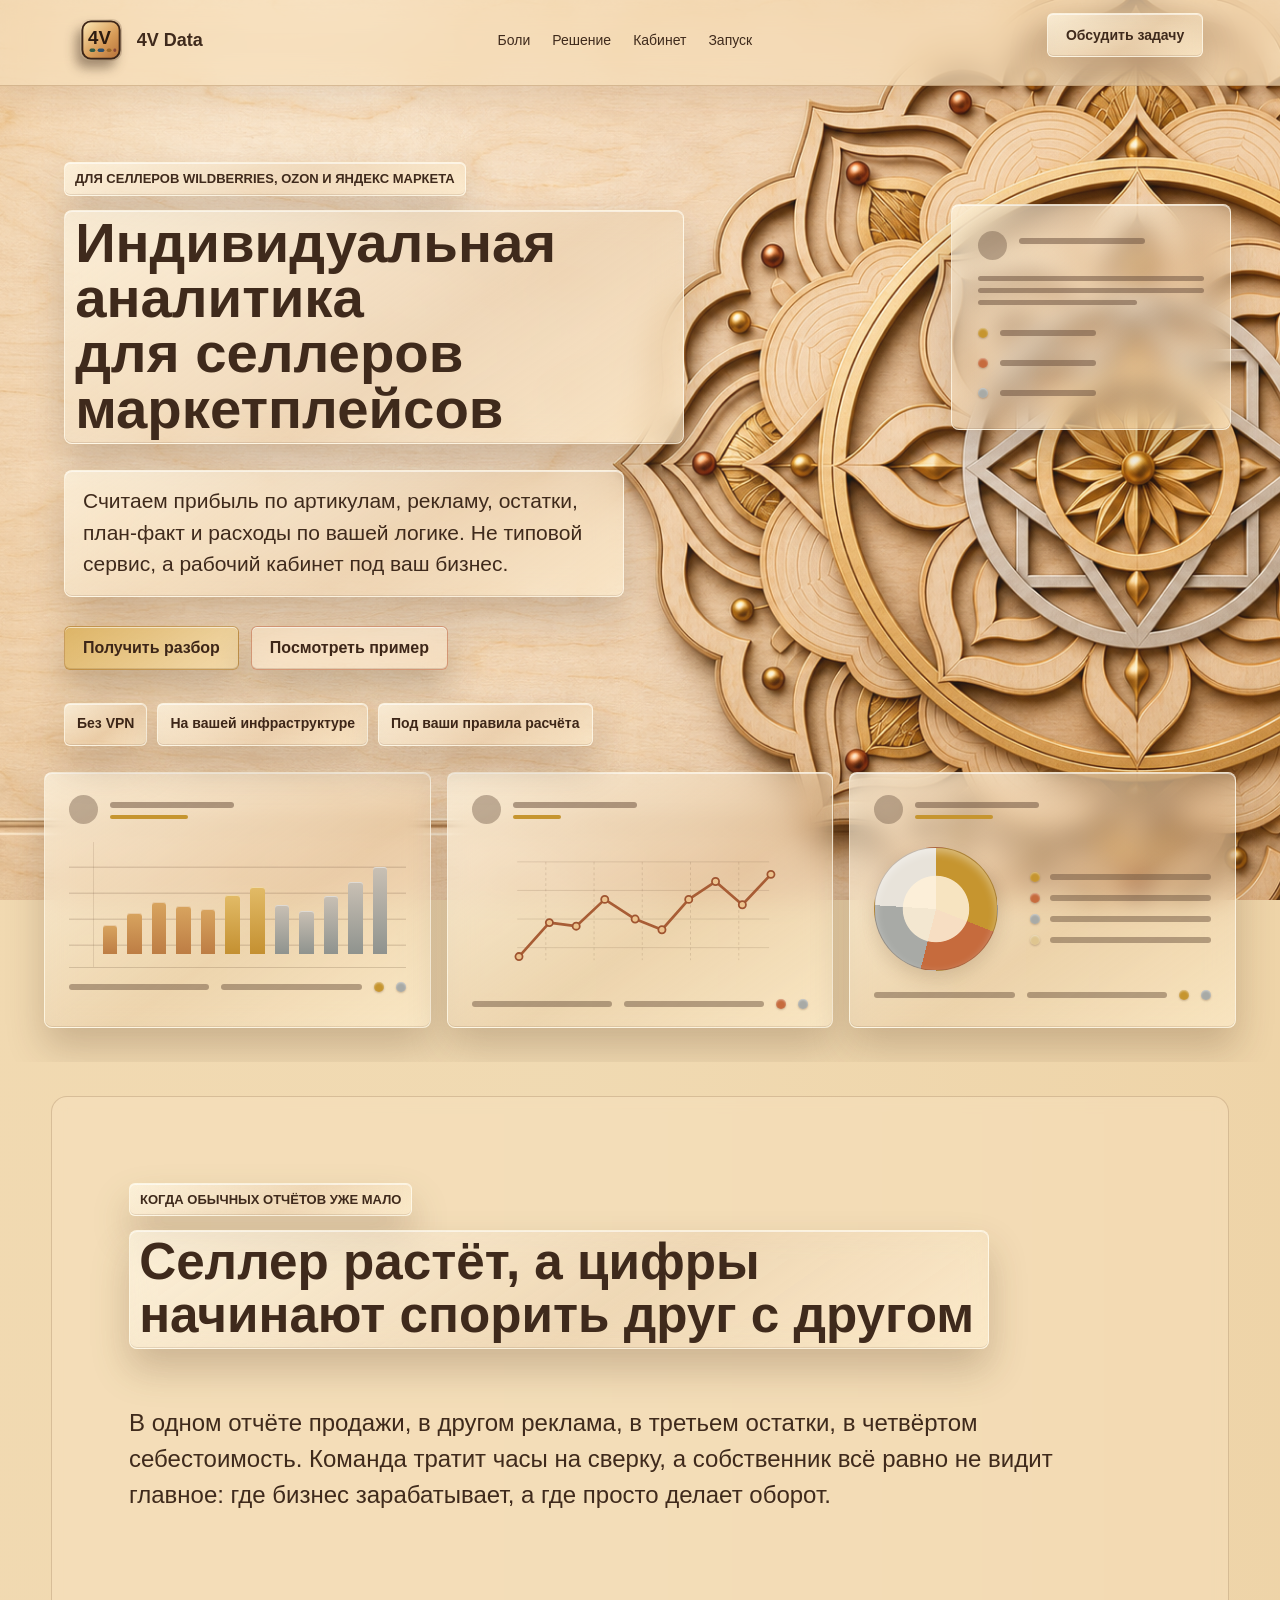
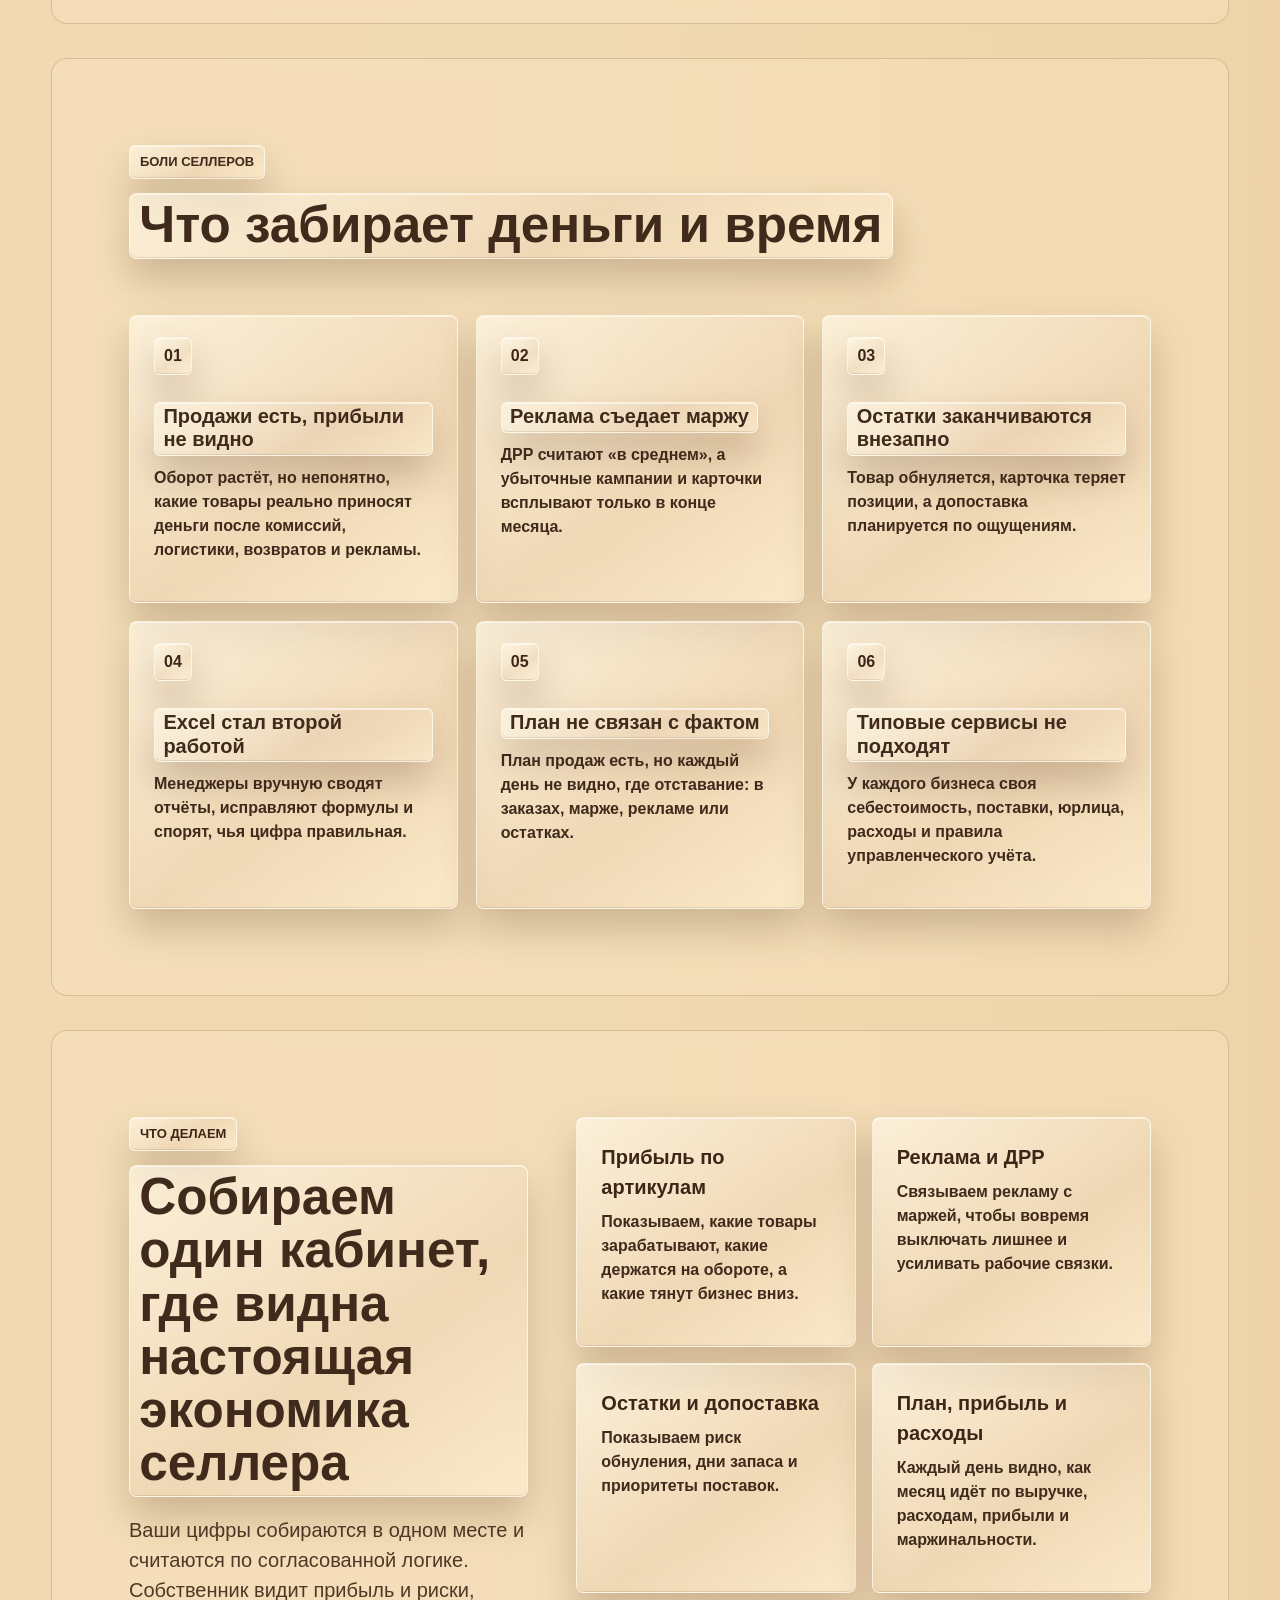
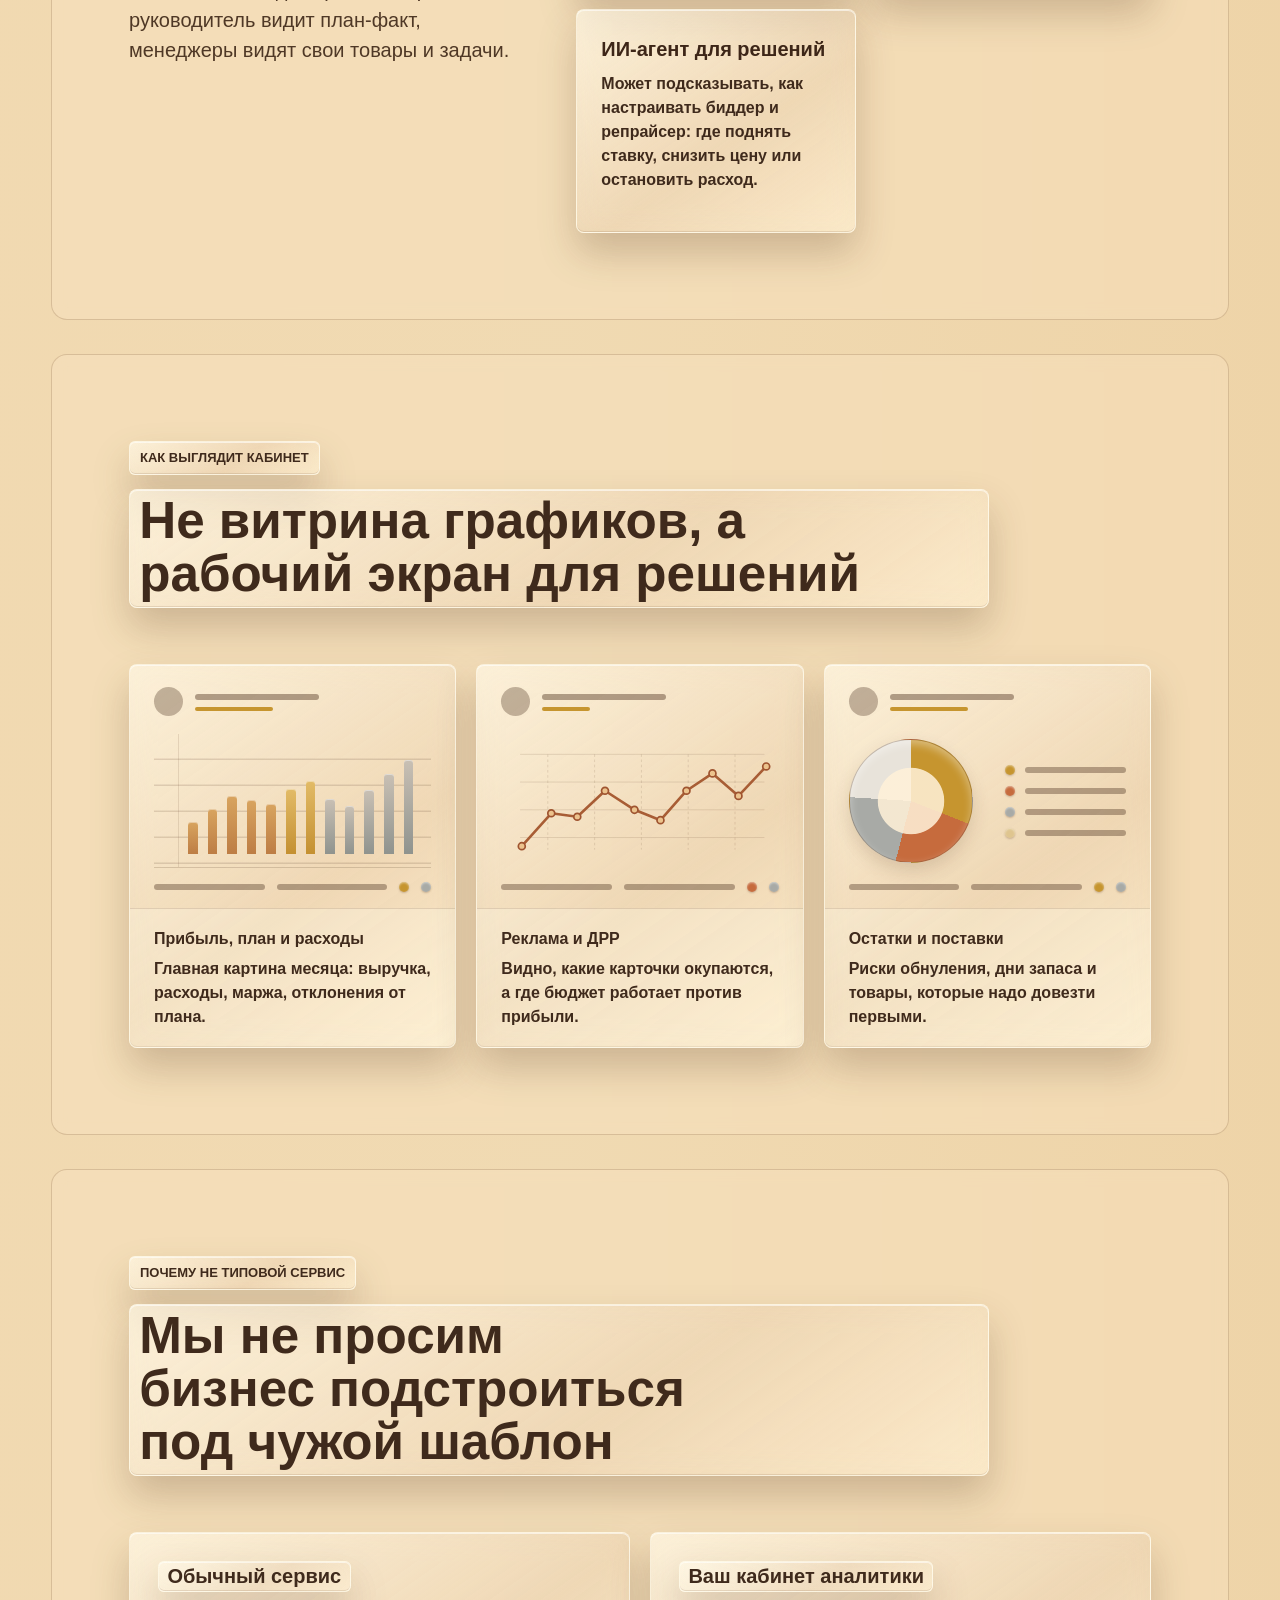
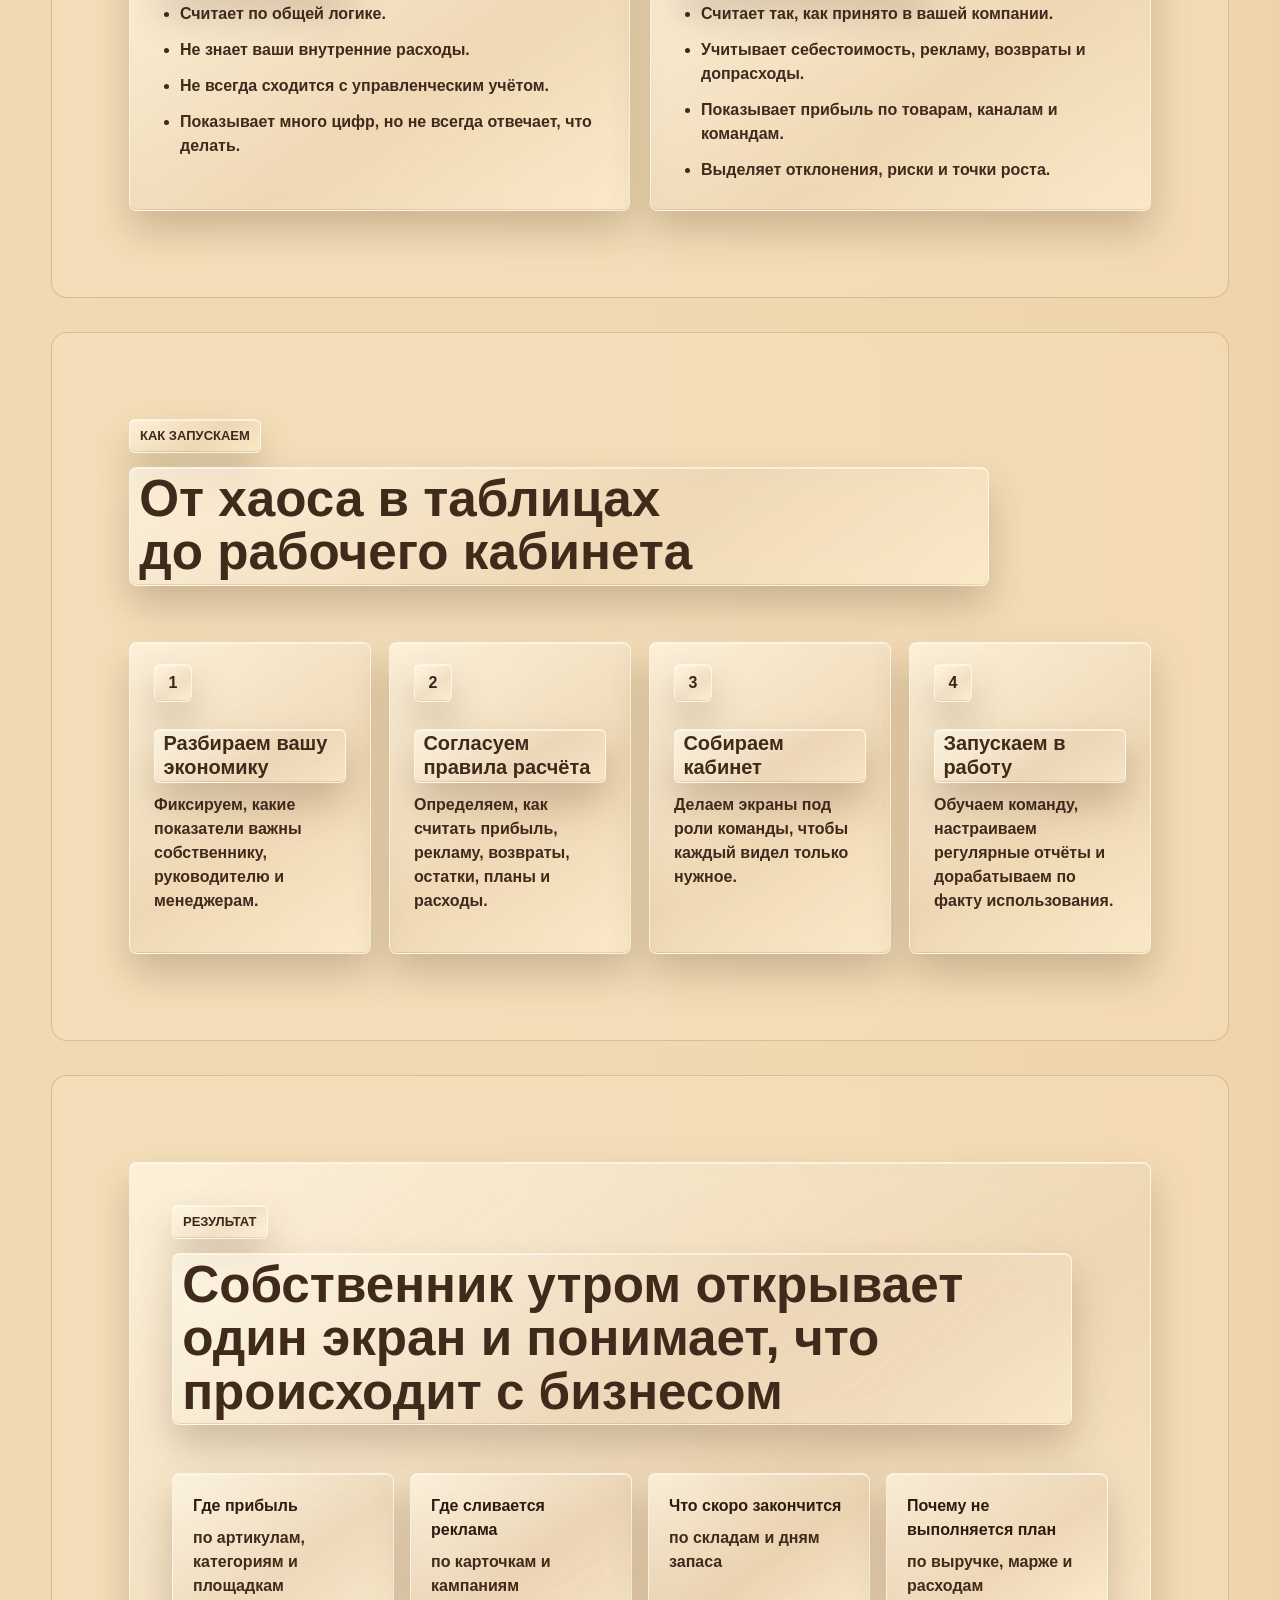
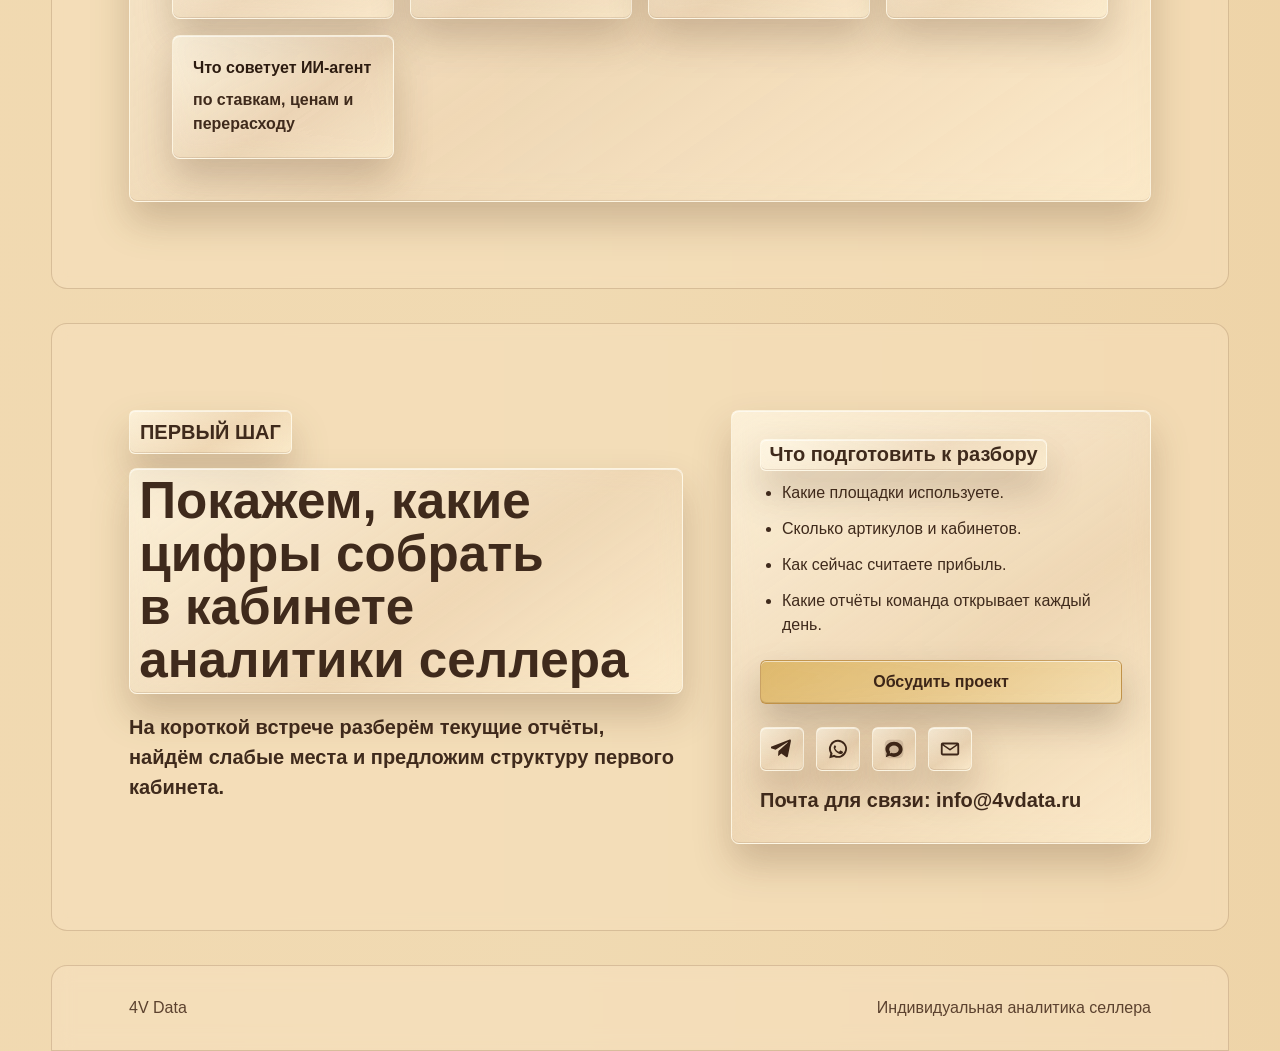
==== index.html @ 86042995 "Redesign site with reference-style background" ====
<!doctype html>
<html lang="ru">
<head>
  <meta charset="utf-8">
  <meta name="viewport" content="width=device-width, initial-scale=1">
  <title>Аналитика селлера для Wildberries и Ozon | 4V Data</title>
  <meta name="description" content="Индивидуальная аналитика селлера для Wildberries, Ozon и Яндекс Маркета: прибыль по артикулам, реклама, остатки, план-факт и ИИ-советы.">
  <meta name="robots" content="index,follow">
  <link rel="canonical" href="https://4vdata.ru/">
  <meta property="og:type" content="website">
  <meta property="og:locale" content="ru_RU">
  <meta property="og:site_name" content="4V Data">
  <meta property="og:title" content="Аналитика селлера для Wildberries и Ozon">
  <meta property="og:description" content="Кабинет аналитики под экономику селлера: прибыль, реклама, остатки, план-факт и ИИ-советы по решениям.">
  <meta property="og:url" content="https://4vdata.ru/">
  <meta property="og:image" content="https://4vdata.ru/assets/site-bg-reference.png?v=20260708-reference-ui">
  <meta name="twitter:card" content="summary_large_image">
  <meta name="twitter:title" content="Аналитика селлера для Wildberries и Ozon">
  <meta name="twitter:description" content="Индивидуальная аналитика селлера: прибыль, реклама, остатки, план-факт и ИИ-советы.">
  <meta name="twitter:image" content="https://4vdata.ru/assets/site-bg-reference.png?v=20260708-reference-ui">
  <link rel="icon" href="assets/logo-mark.svg?v=20260708-logo" type="image/svg+xml">
  <link rel="apple-touch-icon" href="assets/logo-mark.png?v=20260708-logo">
  <script type="application/ld+json">
  {
    "@context": "https://schema.org",
    "@graph": [
      {
        "@type": "Organization",
        "@id": "https://4vdata.ru/#organization",
        "name": "4V Data",
        "url": "https://4vdata.ru/",
        "email": "info@4vdata.ru",
        "logo": "https://4vdata.ru/assets/logo.svg?v=20260708-logo",
        "image": "https://4vdata.ru/assets/site-bg-reference.png?v=20260708-reference-ui"
      },
      {
        "@type": "WebSite",
        "@id": "https://4vdata.ru/#website",
        "url": "https://4vdata.ru/",
        "name": "4V Data",
        "inLanguage": "ru-RU",
        "publisher": {
          "@id": "https://4vdata.ru/#organization"
        }
      },
      {
        "@type": "Service",
        "@id": "https://4vdata.ru/#service",
        "name": "Индивидуальная аналитика селлера",
        "serviceType": "Аналитика селлера маркетплейсов",
        "provider": {
          "@id": "https://4vdata.ru/#organization"
        },
        "areaServed": {
          "@type": "Country",
          "name": "Россия"
        },
        "audience": {
          "@type": "BusinessAudience",
          "audienceType": "Селлеры Wildberries, Ozon и Яндекс Маркета"
        },
        "description": "Кабинет аналитики селлера, который считает прибыль по артикулам, рекламу, остатки, план-факт, расходы и помогает принимать решения по биддеру и репрайсеру."
      }
    ]
  }
  </script>
  <link rel="stylesheet" href="assets/styles.css?v=20260708-reference-ui">
</head>
<body>
  <header class="topbar">
    <a class="brand" href="#top" aria-label="На главную">
      <span class="brand-object" aria-hidden="true">
        <span class="brand-object-inner">
          <img class="brand-object-front" src="assets/logo-mark.svg?v=20260708-logo3d" width="88" height="88" alt="">
          <span class="brand-object-back"></span>
          <span class="brand-object-side right"></span>
          <span class="brand-object-side left"></span>
          <span class="brand-object-side top"></span>
          <span class="brand-object-side bottom"></span>
        </span>
      </span>
      <span class="brand-wordmark">4V Data</span>
    </a>
    <nav class="nav" aria-label="Навигация">
      <a href="#pain">Боли</a>
      <a href="#solution">Решение</a>
      <a href="#screens">Кабинет</a>
      <a href="#start">Запуск</a>
    </nav>
    <a class="top-cta" href="#contact">Обсудить задачу</a>
  </header>

  <main id="top">
    <section class="hero">
      <div class="hero-copy">
        <p class="eyebrow">Для селлеров Wildberries, Ozon и Яндекс Маркета</p>
        <h1>Индивидуальная аналитика для селлеров маркетплейсов</h1>
        <p class="lead">Считаем прибыль по артикулам, рекламу, остатки, план-факт и расходы по вашей логике. Не типовой сервис, а рабочий кабинет под ваш бизнес.</p>
        <div class="hero-actions">
          <a class="button primary" href="#contact">Получить разбор</a>
          <a class="button secondary" href="#screens">Посмотреть пример</a>
        </div>
        <div class="hero-points" aria-label="Ключевые преимущества">
          <span>Без VPN</span>
          <span>На вашей инфраструктуре</span>
          <span>Под ваши правила расчёта</span>
        </div>
      </div>
      <div class="hero-visual reference-board" aria-label="Пример кабинета">
        <article class="ref-card ref-note">
          <div class="ref-title-row">
            <span class="ref-avatar"></span>
            <span class="ref-line long"></span>
          </div>
          <span class="ref-line full"></span>
          <span class="ref-line full"></span>
          <span class="ref-line mid"></span>
          <div class="ref-list">
            <span class="dot gold"></span><span class="ref-line"></span>
            <span class="dot copper"></span><span class="ref-line"></span>
            <span class="dot gray"></span><span class="ref-line"></span>
          </div>
        </article>
        <div class="ref-card-row">
          <article class="ref-card ref-chart ref-bars" aria-label="Столбчатый график прибыли">
            <div class="ref-title-row">
              <span class="ref-avatar"></span>
              <span><span class="ref-line title"></span><span class="ref-line accent"></span></span>
            </div>
            <div class="bar-chart" aria-hidden="true">
              <i style="--h: 31%"></i><i style="--h: 44%"></i><i style="--h: 56%"></i><i style="--h: 52%"></i><i style="--h: 48%"></i><i style="--h: 64%"></i><i style="--h: 72%"></i><i style="--h: 53%"></i><i style="--h: 46%"></i><i style="--h: 63%"></i><i style="--h: 78%"></i><i style="--h: 94%"></i>
            </div>
            <div class="ref-foot"><span></span><span></span><span class="dot gold"></span><span class="dot gray"></span></div>
          </article>
          <article class="ref-card ref-chart ref-line-card" aria-label="Линейный график плана">
            <div class="ref-title-row">
              <span class="ref-avatar"></span>
              <span><span class="ref-line title"></span><span class="ref-line accent short"></span></span>
            </div>
            <svg class="line-chart" viewBox="0 0 320 150" aria-hidden="true">
              <path class="grid" d="M22 20H304M22 52H304M22 84H304M22 116H304"/>
              <path class="guides" d="M54 20V130M108 20V130M162 20V130M216 20V130M270 20V130"/>
              <polyline points="24,126 58,88 88,92 120,62 154,84 184,96 214,62 244,42 274,68 306,34"/>
              <g>
                <circle cx="24" cy="126" r="4"/><circle cx="58" cy="88" r="4"/><circle cx="88" cy="92" r="4"/><circle cx="120" cy="62" r="4"/><circle cx="154" cy="84" r="4"/><circle cx="184" cy="96" r="4"/><circle cx="214" cy="62" r="4"/><circle cx="244" cy="42" r="4"/><circle cx="274" cy="68" r="4"/><circle cx="306" cy="34" r="4"/>
              </g>
            </svg>
            <div class="ref-foot"><span></span><span></span><span class="dot copper"></span><span class="dot gray"></span></div>
          </article>
          <article class="ref-card ref-chart ref-donut-card" aria-label="Кольцевая диаграмма расходов">
            <div class="ref-title-row">
              <span class="ref-avatar"></span>
              <span><span class="ref-line title"></span><span class="ref-line accent"></span></span>
            </div>
            <div class="donut-layout">
              <span class="donut" aria-hidden="true"></span>
              <div class="legend-lines">
                <span><i class="dot gold"></i><b></b></span>
                <span><i class="dot copper"></i><b></b></span>
                <span><i class="dot gray"></i><b></b></span>
                <span><i class="dot sand"></i><b></b></span>
              </div>
            </div>
            <div class="ref-foot"><span></span><span></span><span class="dot gold"></span><span class="dot gray"></span></div>
          </article>
        </div>
      </div>
    </section>

    <section class="section intro">
      <div class="section-head">
        <p class="eyebrow">Когда обычных отчётов уже мало</p>
        <h2>Селлер растёт, а цифры начинают спорить друг с другом</h2>
      </div>
      <p class="wide-text">В одном отчёте продажи, в другом реклама, в третьем остатки, в четвёртом себестоимость. Команда тратит часы на сверку, а собственник всё равно не видит главное: где бизнес зарабатывает, а где просто делает оборот.</p>
    </section>

    <section class="section pains" id="pain">
      <div class="section-head">
        <p class="eyebrow">Боли селлеров</p>
        <h2>Что забирает деньги и время</h2>
      </div>
      <div class="pain-grid">
        <article>
          <span>01</span>
          <h3>Продажи есть, прибыли не видно</h3>
          <p>Оборот растёт, но непонятно, какие товары реально приносят деньги после комиссий, логистики, возвратов и рекламы.</p>
        </article>
        <article>
          <span>02</span>
          <h3>Реклама съедает маржу</h3>
          <p>ДРР считают «в среднем», а убыточные кампании и карточки всплывают только в конце месяца.</p>
        </article>
        <article>
          <span>03</span>
          <h3>Остатки заканчиваются внезапно</h3>
          <p>Товар обнуляется, карточка теряет позиции, а допоставка планируется по ощущениям.</p>
        </article>
        <article>
          <span>04</span>
          <h3>Excel стал второй работой</h3>
          <p>Менеджеры вручную сводят отчёты, исправляют формулы и спорят, чья цифра правильная.</p>
        </article>
        <article>
          <span>05</span>
          <h3>План не связан с фактом</h3>
          <p>План продаж есть, но каждый день не видно, где отставание: в заказах, марже, рекламе или остатках.</p>
        </article>
        <article>
          <span>06</span>
          <h3>Типовые сервисы не подходят</h3>
          <p>У каждого бизнеса своя себестоимость, поставки, юрлица, расходы и правила управленческого учёта.</p>
        </article>
      </div>
    </section>

    <section class="section solution" id="solution">
      <div class="solution-copy">
        <p class="eyebrow">Что делаем</p>
        <h2>Собираем один кабинет, где видна настоящая экономика селлера</h2>
        <p>Ваши цифры собираются в одном месте и считаются по согласованной логике. Собственник видит прибыль и риски, руководитель видит план-факт, менеджеры видят свои товары и задачи.</p>
      </div>
      <div class="solution-list">
        <div>
          <strong>Прибыль по артикулам</strong>
          <p>Показываем, какие товары зарабатывают, какие держатся на обороте, а какие тянут бизнес вниз.</p>
        </div>
        <div>
          <strong>Реклама и ДРР</strong>
          <p>Связываем рекламу с маржей, чтобы вовремя выключать лишнее и усиливать рабочие связки.</p>
        </div>
        <div>
          <strong>Остатки и допоставка</strong>
          <p>Показываем риск обнуления, дни запаса и приоритеты поставок.</p>
        </div>
        <div>
          <strong>План, прибыль и расходы</strong>
          <p>Каждый день видно, как месяц идёт по выручке, расходам, прибыли и маржинальности.</p>
        </div>
        <div>
          <strong>ИИ-агент для решений</strong>
          <p>Может подсказывать, как настраивать биддер и репрайсер: где поднять ставку, снизить цену или остановить расход.</p>
        </div>
      </div>
    </section>

    <section class="section screens" id="screens">
      <div class="section-head">
        <p class="eyebrow">Как выглядит кабинет</p>
        <h2>Не витрина графиков, а рабочий экран для решений</h2>
      </div>
      <div class="screen-grid">
        <figure class="ref-card ref-chart ref-bars">
          <div class="ref-title-row">
            <span class="ref-avatar"></span>
            <span><span class="ref-line title"></span><span class="ref-line accent"></span></span>
          </div>
          <div class="bar-chart" aria-hidden="true">
            <i style="--h: 32%"></i><i style="--h: 45%"></i><i style="--h: 58%"></i><i style="--h: 54%"></i><i style="--h: 50%"></i><i style="--h: 65%"></i><i style="--h: 73%"></i><i style="--h: 55%"></i><i style="--h: 48%"></i><i style="--h: 64%"></i><i style="--h: 80%"></i><i style="--h: 94%"></i>
          </div>
          <div class="ref-foot"><span></span><span></span><span class="dot gold"></span><span class="dot gray"></span></div>
          <figcaption>
            <strong>Прибыль, план и расходы</strong>
            <span>Главная картина месяца: выручка, расходы, маржа, отклонения от плана.</span>
          </figcaption>
        </figure>
        <figure class="ref-card ref-chart ref-line-card">
          <div class="ref-title-row">
            <span class="ref-avatar"></span>
            <span><span class="ref-line title"></span><span class="ref-line accent short"></span></span>
          </div>
          <svg class="line-chart" viewBox="0 0 320 150" aria-hidden="true">
            <path class="grid" d="M22 20H304M22 52H304M22 84H304M22 116H304"/>
            <path class="guides" d="M54 20V130M108 20V130M162 20V130M216 20V130M270 20V130"/>
            <polyline points="24,126 58,88 88,92 120,62 154,84 184,96 214,62 244,42 274,68 306,34"/>
            <g>
              <circle cx="24" cy="126" r="4"/><circle cx="58" cy="88" r="4"/><circle cx="88" cy="92" r="4"/><circle cx="120" cy="62" r="4"/><circle cx="154" cy="84" r="4"/><circle cx="184" cy="96" r="4"/><circle cx="214" cy="62" r="4"/><circle cx="244" cy="42" r="4"/><circle cx="274" cy="68" r="4"/><circle cx="306" cy="34" r="4"/>
            </g>
          </svg>
          <div class="ref-foot"><span></span><span></span><span class="dot copper"></span><span class="dot gray"></span></div>
          <figcaption>
            <strong>Реклама и ДРР</strong>
            <span>Видно, какие карточки окупаются, а где бюджет работает против прибыли.</span>
          </figcaption>
        </figure>
        <figure class="ref-card ref-chart ref-donut-card">
          <div class="ref-title-row">
            <span class="ref-avatar"></span>
            <span><span class="ref-line title"></span><span class="ref-line accent"></span></span>
          </div>
          <div class="donut-layout">
            <span class="donut" aria-hidden="true"></span>
            <div class="legend-lines">
              <span><i class="dot gold"></i><b></b></span>
              <span><i class="dot copper"></i><b></b></span>
              <span><i class="dot gray"></i><b></b></span>
              <span><i class="dot sand"></i><b></b></span>
            </div>
          </div>
          <div class="ref-foot"><span></span><span></span><span class="dot gold"></span><span class="dot gray"></span></div>
          <figcaption>
            <strong>Остатки и поставки</strong>
            <span>Риски обнуления, дни запаса и товары, которые надо довезти первыми.</span>
          </figcaption>
        </figure>
      </div>
    </section>

    <section class="section compare">
      <div class="section-head">
        <p class="eyebrow">Почему не типовой сервис</p>
        <h2>Мы не просим бизнес подстроиться под чужой шаблон</h2>
      </div>
      <div class="compare-grid">
        <div class="muted-panel">
          <h3>Обычный сервис</h3>
          <ul>
            <li>Считает по общей логике.</li>
            <li>Не знает ваши внутренние расходы.</li>
            <li>Не всегда сходится с управленческим учётом.</li>
            <li>Показывает много цифр, но не всегда отвечает, что делать.</li>
          </ul>
        </div>
        <div class="accent-panel">
          <h3>Ваш кабинет аналитики</h3>
          <ul>
            <li>Считает так, как принято в вашей компании.</li>
            <li>Учитывает себестоимость, рекламу, возвраты и допрасходы.</li>
            <li>Показывает прибыль по товарам, каналам и командам.</li>
            <li>Выделяет отклонения, риски и точки роста.</li>
          </ul>
        </div>
      </div>
    </section>

    <section class="section start" id="start">
      <div class="section-head">
        <p class="eyebrow">Как запускаем</p>
        <h2>От хаоса в таблицах до рабочего кабинета</h2>
      </div>
      <div class="steps">
        <div>
          <span>1</span>
          <h3>Разбираем вашу экономику</h3>
          <p>Фиксируем, какие показатели важны собственнику, руководителю и менеджерам.</p>
        </div>
        <div>
          <span>2</span>
          <h3>Согласуем правила расчёта</h3>
          <p>Определяем, как считать прибыль, рекламу, возвраты, остатки, планы и расходы.</p>
        </div>
        <div>
          <span>3</span>
          <h3>Собираем кабинет</h3>
          <p>Делаем экраны под роли команды, чтобы каждый видел только нужное.</p>
        </div>
        <div>
          <span>4</span>
          <h3>Запускаем в работу</h3>
          <p>Обучаем команду, настраиваем регулярные отчёты и дорабатываем по факту использования.</p>
        </div>
      </div>
    </section>

    <section class="section result">
      <div class="result-card">
        <p class="eyebrow">Результат</p>
        <h2>Собственник утром открывает один экран и понимает, что происходит с бизнесом</h2>
        <div class="result-grid">
          <div><strong>Где прибыль</strong><span>по артикулам, категориям и площадкам</span></div>
          <div><strong>Где сливается реклама</strong><span>по карточкам и кампаниям</span></div>
          <div><strong>Что скоро закончится</strong><span>по складам и дням запаса</span></div>
          <div><strong>Почему не выполняется план</strong><span>по выручке, марже и расходам</span></div>
          <div><strong>Что советует ИИ-агент</strong><span>по ставкам, ценам и перерасходу</span></div>
        </div>
      </div>
    </section>

    <section class="section contact" id="contact">
      <div>
        <p class="eyebrow">Первый шаг</p>
        <h2>Покажем, какие цифры собрать в кабинете аналитики селлера</h2>
        <p>На короткой встрече разберём текущие отчёты, найдём слабые места и предложим структуру первого кабинета.</p>
      </div>
      <div class="contact-box">
        <h3>Что подготовить к разбору</h3>
        <ul>
          <li>Какие площадки используете.</li>
          <li>Сколько артикулов и кабинетов.</li>
          <li>Как сейчас считаете прибыль.</li>
          <li>Какие отчёты команда открывает каждый день.</li>
        </ul>
        <a class="button primary full" href="mailto:info@4vdata.ru?subject=%D0%90%D0%BD%D0%B0%D0%BB%D0%B8%D1%82%D0%B8%D0%BA%D0%B0%20%D1%81%D0%B5%D0%BB%D0%BB%D0%B5%D1%80%D0%B0">Обсудить проект</a>
        <div class="contact-links" aria-label="Контакты">
          <a href="https://t.me/Nfrtum" target="_blank" rel="noopener" aria-label="Telegram" title="Telegram" data-tooltip="Telegram">
            <svg viewBox="0 0 24 24" aria-hidden="true">
              <path d="M21.6 4.2 18.4 20c-.2 1-1.1 1.2-1.9.7l-5.3-3.9-2.5 2.4c-.3.3-.5.5-1 .5l.4-5.5 10-9c.4-.4-.1-.6-.7-.3L5 12.7l-5.3-1.7c-1-.3-1-1 .2-1.5L20.4 1.6c.9-.3 1.7.2 1.2 2.6Z"/>
            </svg>
          </a>
          <a href="https://wa.me/qr/QME4Q3PSIIAJF1" target="_blank" rel="noopener" aria-label="WhatsApp" title="WhatsApp" data-tooltip="WhatsApp">
            <svg viewBox="0 0 24 24" aria-hidden="true">
              <path d="M12 2a9.8 9.8 0 0 0-8.4 14.9L2.5 22l5.2-1.4A9.8 9.8 0 1 0 12 2Zm0 2a7.8 7.8 0 1 1-3.8 14.6l-.4-.2-2.3.6.6-2.2-.3-.4A7.8 7.8 0 0 1 12 4Zm-3.2 3.9c-.2 0-.5.1-.7.4-.3.3-.8 1-.8 2.1 0 1.2.8 2.4 1 2.6.1.2 1.7 2.8 4.3 3.8 2.1.9 2.6.7 3 .6.5-.1 1.5-.7 1.7-1.3.2-.6.2-1.1.1-1.2-.1-.1-.3-.2-.6-.3l-1.9-.9c-.3-.1-.5-.1-.7.2l-.7.9c-.2.2-.4.2-.7.1-.4-.2-1.3-.5-2.2-1.3-.8-.8-1.4-1.8-1.6-2.1-.2-.3 0-.5.1-.7l.5-.5c.1-.2.2-.3.3-.5.1-.2 0-.4 0-.6L9 8.3c-.1-.3-.3-.4-.5-.4Z"/>
            </svg>
          </a>
          <a href="https://max.ru/u/f9LHodD0cOLAjqkoKX8pl9Hv4TiIWUYnNJDe6ZqmUyAtlSqjYCbKffk9API" target="_blank" rel="noopener" aria-label="MAX" title="MAX" data-tooltip="MAX">
            <svg class="max-logo" viewBox="0 0 64 64" aria-hidden="true">
              <rect class="max-logo-bg" x="5" y="5" width="54" height="54" rx="14"/>
              <path class="max-logo-mark" fill-rule="evenodd" d="M32 11c13.8 0 25 9.8 25 22s-11.2 22-25 22c-4.7 0-9.1-1.1-12.9-3.2L8 56l3-11.1A20.5 20.5 0 0 1 7 33c0-12.2 11.2-22 25-22Zm0 11c-7.6 0-13.8 5-13.8 11.2 0 2.5 1 4.8 2.8 6.7l-1.4 5.3 5.4-2.5c2 1.1 4.4 1.7 7 1.7 7.6 0 13.8-5 13.8-11.2S39.6 22 32 22Z"/>
            </svg>
          </a>
          <a href="mailto:info@4vdata.ru" aria-label="E-mail" title="E-mail" data-tooltip="E-mail">
            <svg viewBox="0 0 24 24" aria-hidden="true">
              <path d="M4 5h16a2 2 0 0 1 2 2v10a2 2 0 0 1-2 2H4a2 2 0 0 1-2-2V7a2 2 0 0 1 2-2Zm0 3.2V17h16V8.2l-7.4 5.1a1 1 0 0 1-1.2 0Zm1.1-1.2 6.9 4.7L18.9 7Z"/>
            </svg>
          </a>
        </div>
        <p class="small-note">Почта для связи: <a href="mailto:info@4vdata.ru">info@4vdata.ru</a></p>
      </div>
    </section>
  </main>

  <footer class="footer">
    <span>4V Data</span>
    <span>Индивидуальная аналитика селлера</span>
  </footer>
</body>
</html>
---- assets/styles.css ----
:root {
  --ink: #2c1b10;
  --muted: #3f2a1b;
  --line: rgba(93, 55, 25, .35);
  --edge-1: #d7a160;
  --edge-2: #c58b4a;
  --edge-3: #ad7339;
  --edge-4: #8f582a;
  --edge-5: #70411f;
  --cut: #3d2618;
  --green: #345c45;
  --blue: #31506b;
  --red: #8b4a37;
  --gold: #9a6629;
  --wood-flat: #e4b778;
  --wood-light: #f6d89f;
  --wood-mid: #e0ad6b;
  --wood-dark: #b8753c;
  --wood-face: url("plywood-face.jpg");
  --wood-edge: url("plywood-edge.jpg");
  --mandala-panel: url("mandala-panel.svg");
  --burn-rim: inset 0 0 0 1px rgba(38, 15, 5, .42), inset 0 -9px 16px rgba(70, 28, 8, .24), inset 9px 11px 18px rgba(255, 242, 207, .13);
  --carved-plywood:
    radial-gradient(ellipse at 50% 50%, rgba(5, 3, 2, .14), transparent 48%),
    var(--mandala-panel),
    linear-gradient(145deg, rgba(255, 248, 222, .62), rgba(201, 125, 52, .12) 48%, rgba(255, 229, 178, .34)),
    var(--wood-face);
  --carved-size: 1540px 870px, 1540px 870px, auto, 1024px 512px;
  --plywood:
    linear-gradient(145deg, rgba(255, 249, 224, .50), rgba(204, 132, 60, .10) 52%, rgba(255, 229, 178, .26)),
    var(--wood-face);
  --plywood-dark:
    linear-gradient(145deg, rgba(80, 46, 25, .84), rgba(24, 14, 9, .88)),
    var(--wood-edge);
  --base: #28170d;
  --level-1: 0 2px 0 var(--edge-2), -5px 7px 10px rgba(20, 11, 6, .38);
  --level-2: 0 1px 0 var(--edge-1), 0 3px 0 var(--edge-2), 0 5px 0 var(--edge-4), -8px 11px 16px rgba(20, 11, 6, .44);
  --level-3: 0 1px 0 var(--edge-1), 0 3px 0 var(--edge-2), 0 5px 0 var(--edge-3), 0 7px 0 var(--edge-5), -11px 15px 22px rgba(20, 11, 6, .48);
  --level-4: 0 1px 0 var(--edge-1), 0 3px 0 var(--edge-2), 0 5px 0 var(--edge-3), 0 7px 0 var(--edge-4), 0 9px 0 var(--edge-5), -15px 20px 28px rgba(20, 11, 6, .52);
  --level-5: 0 1px 0 var(--edge-1), 0 3px 0 var(--edge-2), 0 5px 0 var(--edge-3), 0 7px 0 var(--edge-4), 0 10px 0 var(--edge-5), -20px 26px 36px rgba(20, 11, 6, .58);
  --pit: inset 0 5px 0 rgba(32, 17, 8, .42), inset -10px 14px 24px rgba(24, 13, 7, .35), inset 0 -1px 0 rgba(255, 235, 184, .18);
  --glass: linear-gradient(145deg, rgba(255, 250, 232, .62), rgba(232, 204, 166, .36) 56%, rgba(255, 242, 211, .54));
  --glass-soft: linear-gradient(145deg, rgba(255, 250, 232, .50), rgba(232, 204, 166, .28) 56%, rgba(255, 242, 211, .42));
  --glass-line: rgba(255, 245, 222, .58);
  --glass-shadow: 0 18px 36px rgba(42, 23, 10, .24), inset 0 1px 0 rgba(255, 255, 255, .56), inset 0 -1px 0 rgba(76, 43, 20, .14);
}

* {
  box-sizing: border-box;
}

html {
  scroll-behavior: smooth;
  background: #080504;
}

body {
  margin: 0;
  color: var(--ink);
  font-family: Arial, sans-serif;
  line-height: 1.5;
  overflow-x: hidden;
  background:
    radial-gradient(900px 260px at 50% -90px, rgba(122, 67, 31, .30), transparent 70%),
    linear-gradient(145deg, rgba(29, 17, 10, .86), rgba(4, 3, 2, .96)),
    var(--wood-edge);
  background-size: auto, auto, 900px auto;
}

img {
  display: block;
  max-width: 100%;
}

main,
section,
.hero-copy,
.hero-visual,
.section-head,
.result-card,
.contact-box {
  min-width: 0;
}

a {
  color: inherit;
  text-decoration: none;
}

.topbar {
  position: sticky;
  top: 0;
  z-index: 10;
  display: flex;
  align-items: center;
  justify-content: space-between;
  gap: 24px;
  padding: 16px 6vw 21px;
  background: var(--plywood);
  border-bottom: 1px solid var(--line);
  box-shadow: var(--level-4);
}

.brand {
  display: inline-flex;
  align-items: center;
  gap: 12px;
  flex: 0 0 auto;
  min-height: 48px;
  font-size: 18px;
  font-weight: 900;
  perspective: 760px;
}

.brand-object {
  display: grid;
  place-items: center;
  width: 48px;
  height: 48px;
  flex: 0 0 48px;
  filter: drop-shadow(-5px 8px 6px rgba(40, 21, 10, .42));
}

.brand-object-inner {
  position: relative;
  width: 42px;
  height: 42px;
  transform-style: preserve-3d;
  animation: logo-spin 2.2s linear infinite;
  will-change: transform;
}

.brand-object-front,
.brand-object-back,
.brand-object-side {
  position: absolute;
  display: block;
}

.brand-object-front,
.brand-object-back {
  inset: 0;
  width: 42px;
  height: 42px;
  border-radius: 10px;
  backface-visibility: hidden;
}

.brand-object-front {
  box-shadow: inset 9px 0 10px rgba(255, 240, 198, .22), inset -8px 0 12px rgba(65, 28, 9, .22);
  transform: translateZ(8px);
}

.brand-object-back {
  background: url("logo-mark.svg?v=20260708-logo3d") center / cover no-repeat;
  filter: brightness(.72) saturate(.9);
  transform: rotateY(180deg) translateZ(8px);
}

.brand-object-side {
  background: linear-gradient(90deg, var(--edge-5), var(--edge-3));
  box-shadow: inset 0 0 0 1px rgba(46, 24, 10, .32);
}

.brand-object-side.right,
.brand-object-side.left {
  top: 6px;
  width: 16px;
  height: 30px;
}

.brand-object-side.right {
  right: -8px;
  transform: rotateY(90deg);
}

.brand-object-side.left {
  left: -8px;
  transform: rotateY(90deg);
}

.brand-object-side.top,
.brand-object-side.bottom {
  left: 6px;
  width: 30px;
  height: 16px;
}

.brand-object-side.top {
  top: -8px;
  transform: rotateX(90deg);
}

.brand-object-side.bottom {
  bottom: -8px;
  transform: rotateX(90deg);
}

.brand-wordmark {
  color: var(--ink);
  line-height: 1;
  white-space: nowrap;
}

@keyframes logo-spin {
  from {
    transform: rotateX(-16deg) rotateY(0deg);
  }

  to {
    transform: rotateX(-16deg) rotateY(360deg);
  }
}

.nav {
  display: flex;
  gap: 22px;
  color: var(--muted);
  font-size: 14px;
}

.nav a {
  padding: 6px 0;
}

.nav a:hover {
  color: var(--cut);
}

.top-cta,
.button {
  display: inline-flex;
  align-items: center;
  justify-content: center;
  min-height: 44px;
  padding: 0 18px;
  color: var(--ink);
  background: var(--plywood);
  border: 1px solid rgba(84, 48, 22, .38);
  border-radius: 6px;
  box-shadow: var(--level-5);
  font-weight: 750;
  white-space: nowrap;
  transform: translateY(-5px);
  transition: transform .16s ease, box-shadow .16s ease;
}

.top-cta {
  font-size: 14px;
}

.top-cta:hover,
.button:hover {
  transform: translateY(-7px);
}

.top-cta:active,
.button:active {
  box-shadow: var(--level-2);
  transform: translateY(-2px);
}

.button.primary {
  color: var(--cut);
  background: var(--plywood);
}

.button.secondary {
  color: var(--cut);
  background: var(--plywood);
}

.button.full {
  width: 100%;
}

.hero {
  display: grid;
  grid-template-columns: minmax(0, .9fr) minmax(460px, 1.1fr);
  gap: 48px;
  align-items: center;
  min-height: calc(100vh - 73px);
  margin: 34px 4vw;
  padding: 58px 6vw 78px;
  background:
    linear-gradient(rgba(245, 211, 158, .10), rgba(121, 66, 29, .08)),
    var(--wood-face);
  background-size: auto, 1024px 512px;
  border: 1px solid rgba(255, 231, 179, .34);
  border-radius: 16px;
  box-shadow: var(--level-5);
}

.hero-copy {
  max-width: 660px;
}

.eyebrow {
  display: block;
  width: fit-content;
  max-width: 100%;
  margin: 0 0 14px;
  padding: 6px 10px;
  color: var(--cut);
  background: var(--plywood);
  border: 1px solid rgba(56, 31, 15, .38);
  border-radius: 6px;
  box-shadow: var(--level-3);
  font-size: 13px;
  font-weight: 800;
  letter-spacing: 0;
  text-transform: uppercase;
}

h1,
h2,
h3,
p {
  margin-top: 0;
}

h1,
h2 {
  display: inline-block;
  max-width: 100%;
  padding: .08em .18em .13em;
  color: var(--cut);
  background: var(--plywood);
  border: 1px solid rgba(84, 48, 22, .34);
  border-radius: 8px;
  box-shadow: var(--level-5);
  text-wrap: balance;
  overflow-wrap: break-word;
}

h1 {
  margin-bottom: 26px;
  font-size: clamp(40px, 4.4vw, 60px);
  line-height: .98;
  letter-spacing: 0;
}

h2 {
  margin-bottom: 18px;
  font-size: clamp(30px, 4vw, 52px);
  line-height: 1.04;
  letter-spacing: 0;
}

h3 {
  display: inline-block;
  margin-bottom: 10px;
  padding: .12em .42em .18em;
  color: var(--cut);
  background: var(--plywood);
  border: 1px solid rgba(84, 48, 22, .30);
  border-radius: 6px;
  box-shadow: var(--level-3);
  font-size: 20px;
  line-height: 1.16;
  overflow-wrap: break-word;
}

.lead {
  display: block;
  max-width: 560px;
  padding: 14px 18px 16px;
  color: #4f3826;
  background: var(--plywood);
  border: 1px solid rgba(84, 48, 22, .28);
  border-radius: 8px;
  box-shadow: var(--level-2), var(--burn-rim);
  font-size: 21px;
}

.hero-actions {
  display: flex;
  flex-wrap: wrap;
  gap: 16px 12px;
  margin: 34px 0 28px;
}

.hero-points {
  display: flex;
  flex-wrap: wrap;
  gap: 10px;
}

.hero-points span {
  padding: 9px 12px 11px;
  color: var(--cut);
  background: var(--plywood);
  border: 1px solid rgba(84, 48, 22, .30);
  border-radius: 6px;
  box-shadow: var(--level-2);
  font-size: 14px;
  font-weight: 700;
}

.hero-visual {
  align-self: stretch;
  display: flex;
  align-items: center;
  padding: 16px;
  background: var(--plywood);
  border: 1px solid rgba(80, 47, 23, .40);
  border-radius: 8px;
  box-shadow: var(--level-4);
}

.hero-visual img {
  flex: 0 1 100%;
  width: 100%;
  min-width: 0;
  height: auto;
  border: 1px solid rgba(69, 40, 19, .38);
  border-radius: 6px;
  box-shadow: var(--level-2);
  filter: sepia(.14) saturate(.92);
}

.section {
  margin: 34px 4vw;
  padding: 86px 6vw;
  background: var(--plywood);
  border: 1px solid rgba(255, 231, 179, .30);
  border-radius: 16px;
  box-shadow: var(--level-4);
}

.topbar,
.hero,
.section,
.footer {
  position: relative;
  overflow: hidden;
  background: var(--carved-plywood);
  background-size: var(--carved-size);
  background-position: center, center, center, center;
  background-repeat: no-repeat, no-repeat, repeat, repeat;
  border-color: rgba(43, 18, 6, .56);
}

.topbar > *,
.hero > *,
.section > *,
.footer > * {
  position: relative;
  z-index: 1;
}

.topbar {
  background: var(--plywood);
  background-size: auto, 1024px 512px;
  box-shadow: var(--level-4), var(--burn-rim);
}

.hero {
  box-shadow: var(--level-5), var(--burn-rim);
}

.section,
.footer {
  box-shadow: var(--level-4), var(--burn-rim);
}

h1,
h2,
.top-cta,
.button {
  box-shadow: var(--level-5), var(--burn-rim);
}

h3,
.eyebrow,
.hero-points span,
.pain-grid span,
.steps span,
.contact-links a {
  border-color: rgba(42, 17, 5, .48);
  box-shadow: var(--level-3), var(--burn-rim);
}

.top-cta:active,
.button:active {
  box-shadow: var(--level-2), var(--burn-rim);
}

.section-head {
  max-width: 860px;
  margin-bottom: 38px;
}

.wide-text {
  max-width: 960px;
  color: #543a27;
  font-size: 24px;
}

.intro,
.screens,
.compare,
.contact {
  background: var(--carved-plywood);
  background-size: var(--carved-size);
  background-position: center, center, center, center;
  background-repeat: no-repeat, no-repeat, repeat, repeat;
  border-top: 1px solid rgba(84, 48, 22, .38);
  border-bottom: 1px solid rgba(255, 230, 177, .35);
  box-shadow: var(--level-4), var(--burn-rim);
}

.pain-grid {
  display: grid;
  grid-template-columns: repeat(3, minmax(0, 1fr));
  gap: 18px;
}

.pain-grid article,
.solution-list div,
.steps div,
.contact-box,
.muted-panel,
.accent-panel,
figure,
.result-card {
  position: relative;
  overflow: hidden;
  background: var(--plywood);
  border: 1px solid rgba(84, 48, 22, .34);
  border-radius: 8px;
  box-shadow: var(--level-2), var(--burn-rim);
}

.pain-grid article {
  min-height: 248px;
  padding: 24px;
}

.pain-grid span,
.steps span {
  display: grid;
  place-items: center;
  width: 38px;
  height: 38px;
  margin-bottom: 24px;
  color: var(--cut);
  background: var(--plywood);
  border: 1px solid rgba(62, 34, 16, .42);
  border-radius: 6px;
  box-shadow: var(--level-4);
  font-weight: 800;
  transform: translateY(-3px);
}

.pain-grid p,
.solution-list p,
.steps p,
figcaption span,
.contact p,
.compare li,
.result-grid span {
  color: var(--muted);
  font-weight: 600;
  text-shadow: 0 1px 0 rgba(255, 241, 201, .22);
}

.solution {
  display: grid;
  grid-template-columns: minmax(0, .82fr) minmax(420px, 1.18fr);
  gap: 48px;
  align-items: start;
  color: var(--ink);
  background: var(--carved-plywood);
  background-size: var(--carved-size);
  background-position: center, center, center, center;
  background-repeat: no-repeat, no-repeat, repeat, repeat;
  border-top: 1px solid rgba(255, 235, 184, .45);
  border-bottom: 1px solid rgba(80, 47, 23, .34);
  box-shadow: var(--level-4), var(--burn-rim);
}

.solution .eyebrow {
  color: var(--cut);
}

.solution-copy p:not(.eyebrow) {
  color: #4f3826;
  font-size: 20px;
}

.solution-list {
  display: grid;
  grid-template-columns: repeat(2, minmax(0, 1fr));
  gap: 16px;
}

.solution-list div {
  padding: 24px;
}

.solution-list strong {
  display: block;
  margin-bottom: 8px;
  color: var(--cut);
  font-size: 20px;
}

.screen-grid {
  display: grid;
  grid-template-columns: repeat(3, minmax(0, 1fr));
  gap: 20px;
}

figure {
  margin: 0;
  box-shadow: var(--level-3), var(--burn-rim);
}

figure img {
  aspect-ratio: 16 / 10;
  object-fit: cover;
  object-position: left top;
  border-bottom: 1px solid rgba(84, 48, 22, .34);
  filter: sepia(.16) saturate(.9);
}

figcaption {
  display: grid;
  gap: 6px;
  padding: 18px;
}

.compare-grid {
  display: grid;
  grid-template-columns: repeat(2, minmax(0, 1fr));
  gap: 20px;
}

.muted-panel,
.accent-panel {
  padding: 28px;
}

.accent-panel {
  color: var(--ink);
  background: var(--plywood);
  box-shadow: var(--level-4), var(--burn-rim);
}

.accent-panel li {
  color: var(--muted);
}

.compare ul,
.contact ul {
  display: grid;
  gap: 12px;
  margin: 0;
  padding-left: 22px;
}

.steps {
  display: grid;
  grid-template-columns: repeat(4, minmax(0, 1fr));
  gap: 18px;
}

.steps div {
  padding: 24px;
}

.result {
  background: var(--carved-plywood);
  background-size: var(--carved-size);
  background-position: center, center, center, center;
  background-repeat: no-repeat, no-repeat, repeat, repeat;
}

.result-card {
  padding: 42px;
  color: var(--ink);
  box-shadow: var(--level-4), var(--burn-rim);
}

.result-card .eyebrow {
  color: var(--cut);
}

.result-card h2 {
  max-width: 900px;
}

.result-grid {
  display: grid;
  grid-template-columns: repeat(4, minmax(0, 1fr));
  gap: 16px;
  margin-top: 30px;
}

.result-grid div {
  min-height: 124px;
  padding: 20px;
  background: var(--plywood);
  border: 1px solid rgba(84, 48, 22, .32);
  border-radius: 8px;
  box-shadow: var(--level-2), var(--burn-rim);
}

.result-grid strong,
.result-grid span {
  display: block;
}

.result-grid span {
  margin-top: 8px;
}

.contact {
  display: grid;
  grid-template-columns: minmax(0, 1fr) 420px;
  gap: 48px;
  align-items: start;
}

.contact p {
  max-width: 720px;
  font-size: 20px;
}

.contact-box {
  padding: 28px;
  box-shadow: var(--level-3), var(--burn-rim);
}

.contact-box .button {
  margin-top: 28px;
}

.contact-links {
  display: flex;
  gap: 12px;
  margin-top: 18px;
}

.contact-links a {
  position: relative;
  display: grid;
  place-items: center;
  width: 44px;
  height: 44px;
  color: var(--cut);
  background: var(--plywood);
  border: 1px solid rgba(84, 48, 22, .34);
  border-radius: 6px;
  box-shadow: var(--level-3);
}

.contact-links a::after {
  position: absolute;
  bottom: calc(100% + 8px);
  left: 50%;
  z-index: 3;
  padding: 6px 8px;
  color: #fff7dc;
  background: var(--plywood-dark);
  border: 1px solid rgba(62, 34, 16, .42);
  border-radius: 6px;
  box-shadow: var(--level-2);
  content: attr(data-tooltip);
  font-size: 12px;
  font-weight: 800;
  opacity: 0;
  pointer-events: none;
  transform: translate(-50%, 4px);
  transition: opacity .14s ease, transform .14s ease;
  white-space: nowrap;
}

.contact-links a:hover::after,
.contact-links a:focus-visible::after {
  opacity: 1;
  transform: translate(-50%, 0);
}

.contact-links a:hover {
  color: #fff7dc;
  background: var(--plywood-dark);
}

h1,
h2,
h3,
.eyebrow,
.lead,
.top-cta,
.button,
.button.primary,
.button.secondary,
.hero-points span,
.hero-visual,
.pain-grid article,
.pain-grid span,
.solution-list div,
.steps div,
.steps span,
.contact-box,
.muted-panel,
.accent-panel,
figure,
.result-card,
.result-grid div,
.contact-links a {
  background: var(--glass);
  border-color: var(--glass-line);
  box-shadow: var(--glass-shadow);
  -webkit-backdrop-filter: blur(11px) saturate(1.08);
  backdrop-filter: blur(11px) saturate(1.08);
}

.hero-visual,
.result-card {
  background: var(--glass-soft);
}

.contact-links svg {
  width: 22px;
  height: 22px;
  fill: currentColor;
}

.max-logo {
  width: 26px;
  height: 26px;
}

.max-logo-bg {
  fill: currentColor;
  opacity: .16;
}

.max-logo-mark {
  fill: currentColor;
}

.small-note {
  margin: 14px 0 0;
  color: #765941;
  font-size: 13px;
}

.footer {
  display: flex;
  justify-content: space-between;
  gap: 20px;
  margin: 34px 4vw 0;
  padding: 30px 6vw;
  color: #5c422f;
  background: var(--carved-plywood);
  background-size: var(--carved-size);
  background-position: center, center, center, center;
  background-repeat: no-repeat, no-repeat, repeat, repeat;
  border: 1px solid rgba(84, 48, 22, .34);
  border-radius: 16px 16px 0 0;
  box-shadow: var(--level-3), var(--burn-rim);
}

@media (max-width: 1050px) {
  .hero,
  .solution,
  .contact {
    grid-template-columns: minmax(0, 1fr);
  }

  .hero {
    min-height: auto;
  }

  .hero-visual {
    max-width: 900px;
  }

  .pain-grid,
  .screen-grid {
    grid-template-columns: repeat(2, minmax(0, 1fr));
  }

  .steps,
  .result-grid {
    grid-template-columns: repeat(2, minmax(0, 1fr));
  }
}

@media (max-width: 760px) {
  .topbar {
    position: static;
    align-items: flex-start;
    flex-direction: column;
    padding: 16px 20px 21px;
  }

  .nav {
    width: 100%;
    overflow-x: auto;
    padding-bottom: 4px;
  }

  .top-cta {
    width: 100%;
  }

  .hero,
  .section {
    width: calc(100vw - 24px);
    margin: 22px 12px;
    padding-left: 20px;
    padding-right: 20px;
  }

  .hero {
    gap: 28px;
    padding-top: 36px;
    width: auto;
    max-width: none;
    overflow: hidden;
  }

  h1 {
    display: block;
    width: 100%;
    font-size: 21px;
    line-height: 1.06;
    text-wrap: wrap;
    overflow-wrap: anywhere;
    white-space: normal;
  }

  h2 {
    display: block;
    width: 100%;
    font-size: 24px;
    text-wrap: wrap;
  }

  h3 {
    display: block;
    width: 100%;
    font-size: 19px;
    text-wrap: wrap;
  }

  .eyebrow {
    display: block;
    width: 100%;
    max-width: 100%;
    font-size: 9px;
    text-align: center;
    text-wrap: wrap;
    overflow-wrap: anywhere;
    white-space: normal;
  }

  .hero-visual {
    display: block;
    width: 100%;
    max-width: 100%;
    padding: 10px;
    overflow: hidden;
  }

  .hero-visual img {
    width: 100%;
    min-width: 0;
    max-width: 100%;
  }

  .lead,
  .wide-text {
    width: 100%;
    max-width: 100%;
    overflow-wrap: anywhere;
    font-size: 17px;
  }

  .hero-copy,
  .section-head,
  .contact p {
    width: 100%;
    min-width: 0;
    max-width: 100%;
    overflow-wrap: anywhere;
  }

  .hero > * {
    min-width: 0;
  }

  .hero-actions,
  .button {
    width: 100%;
  }

  .pain-grid,
  .solution-list,
  .screen-grid,
  .compare-grid,
  .steps,
  .result-grid {
    grid-template-columns: minmax(0, 1fr);
  }

  .result-card {
    padding: 28px 22px;
  }

  .footer {
    flex-direction: column;
    width: calc(100vw - 24px);
    margin: 22px 12px 0;
    padding: 24px 20px;
  }
}

:root {
  --page-bg: url("site-bg-reference.png");
  --ref-ink: #3f2a1c;
  --ref-muted: rgba(74, 55, 42, .72);
  --ref-line: rgba(107, 82, 62, .52);
  --ref-glass: linear-gradient(145deg, rgba(255, 249, 232, .66), rgba(229, 205, 174, .42) 58%, rgba(255, 242, 214, .54));
  --ref-glass-soft: linear-gradient(145deg, rgba(255, 250, 235, .54), rgba(229, 205, 174, .30) 58%, rgba(255, 242, 214, .46));
  --ref-border: rgba(255, 252, 239, .66);
  --ref-shadow: 0 20px 38px rgba(74, 43, 20, .23), inset 0 1px 0 rgba(255, 255, 255, .58), inset 0 -1px 0 rgba(92, 59, 34, .13);
  --ref-gold: #c6952f;
  --ref-copper: #c66b3d;
  --ref-gray: #a8aaa6;
  --ref-sand: #dfc58f;
}

html {
  background: #efd7ad;
}

body {
  color: var(--ref-ink);
  background:
    linear-gradient(90deg, rgba(246, 223, 187, .28), rgba(255, 250, 235, .08) 44%, rgba(232, 185, 124, .10)),
    var(--page-bg) top center / cover fixed no-repeat;
}

.topbar,
.hero,
.section,
.footer,
.intro,
.screens,
.compare,
.contact,
.solution,
.result {
  background: transparent;
  background-image: none;
  border-color: rgba(121, 80, 42, .22);
  box-shadow: none;
}

.topbar {
  background: rgba(246, 224, 190, .64);
  -webkit-backdrop-filter: blur(14px) saturate(1.1);
  backdrop-filter: blur(14px) saturate(1.1);
  border-bottom-color: rgba(137, 91, 43, .28);
  box-shadow: 0 10px 30px rgba(86, 52, 24, .10);
}

.brand-wordmark,
.nav,
.top-cta,
.button,
h1,
h2,
h3,
.eyebrow,
.lead,
.wide-text,
.pain-grid p,
.solution-list p,
.steps p,
figcaption span,
.contact p,
.compare li,
.result-grid span {
  color: var(--ref-ink);
  text-shadow: none;
}

.hero {
  display: block;
  min-height: calc(100vh - 73px);
  margin: 0;
  padding: 76px 5vw 316px;
  border: 0;
  border-radius: 0;
  overflow: hidden;
}

.hero-copy {
  position: relative;
  z-index: 2;
  max-width: 620px;
}

h1,
h2,
h3,
.eyebrow,
.lead,
.top-cta,
.button,
.hero-points span,
.pain-grid article,
.pain-grid span,
.solution-list div,
.steps div,
.steps span,
.contact-box,
.muted-panel,
.accent-panel,
figure,
.result-card,
.result-grid div,
.contact-links a,
.ref-card {
  background: var(--ref-glass);
  border: 1px solid var(--ref-border);
  box-shadow: var(--ref-shadow);
  -webkit-backdrop-filter: blur(13px) saturate(1.1);
  backdrop-filter: blur(13px) saturate(1.1);
}

.button.primary {
  background: linear-gradient(145deg, rgba(218, 176, 91, .84), rgba(244, 221, 171, .72));
  border-color: rgba(166, 112, 39, .54);
}

.button.secondary {
  background: rgba(255, 246, 227, .34);
  border-color: rgba(183, 91, 52, .54);
}

.hero-visual.reference-board {
  position: absolute;
  inset: 0;
  z-index: 1;
  display: block;
  max-width: none;
  padding: 0;
  overflow: visible;
  background: transparent;
  border: 0;
  box-shadow: none;
  -webkit-backdrop-filter: none;
  backdrop-filter: none;
  pointer-events: none;
}

.ref-card {
  overflow: hidden;
  border-radius: 8px;
}

.ref-note {
  position: absolute;
  top: 118px;
  right: 3.8vw;
  width: min(280px, 22vw);
  padding: 26px;
}

.ref-card-row {
  position: absolute;
  left: 3.4vw;
  right: 3.4vw;
  bottom: 34px;
  display: grid;
  grid-template-columns: repeat(3, minmax(0, 1fr));
  gap: 16px;
}

.ref-chart {
  min-height: 242px;
  padding: 22px 24px 18px;
}

.ref-title-row {
  display: grid;
  grid-template-columns: auto 1fr;
  gap: 12px;
  align-items: start;
  margin-bottom: 16px;
}

.ref-avatar {
  width: 29px;
  height: 29px;
  border-radius: 50%;
  background: rgba(113, 88, 70, .42);
}

.ref-line {
  display: block;
  width: 96px;
  height: 6px;
  margin: 7px 0;
  border-radius: 999px;
  background: var(--ref-line);
}

.ref-line.long {
  width: 126px;
}

.ref-line.full {
  width: 100%;
  height: 5px;
}

.ref-line.mid {
  width: 70%;
  height: 5px;
}

.ref-line.title {
  width: 124px;
}

.ref-line.accent {
  width: 78px;
  height: 4px;
  background: var(--ref-gold);
}

.ref-line.accent.short {
  width: 48px;
}

.ref-list {
  display: grid;
  grid-template-columns: auto 1fr;
  gap: 10px 12px;
  align-items: center;
  margin-top: 18px;
}

.dot {
  display: inline-block;
  width: 10px;
  height: 10px;
  border-radius: 50%;
  box-shadow: inset 0 1px 2px rgba(255, 255, 255, .45), 0 1px 2px rgba(72, 39, 18, .26);
}

.dot.gold {
  background: var(--ref-gold);
}

.dot.copper {
  background: var(--ref-copper);
}

.dot.gray {
  background: var(--ref-gray);
}

.dot.sand {
  background: var(--ref-sand);
}

.bar-chart {
  display: flex;
  align-items: end;
  gap: 10px;
  height: 126px;
  padding: 20px 18px 13px 34px;
  background:
    repeating-linear-gradient(to bottom, transparent 0 24px, rgba(115, 87, 64, .20) 25px 26px),
    linear-gradient(to right, rgba(115, 87, 64, .16) 1px, transparent 1px) 24px 0 / 1px 100% no-repeat;
  border-bottom: 1px solid rgba(115, 87, 64, .24);
}

.bar-chart i {
  flex: 1;
  min-width: 5px;
  height: var(--h);
  border-radius: 3px 3px 0 0;
  background: linear-gradient(180deg, #d8a45f, #bd7d44);
  box-shadow: inset 0 1px 0 rgba(255, 255, 255, .42);
}

.bar-chart i:nth-child(n+7) {
  background: linear-gradient(180deg, #c9c0b4, #8f938e);
}

.bar-chart i:nth-child(6),
.bar-chart i:nth-child(7) {
  background: linear-gradient(180deg, #e2bb67, #c49031);
}

.line-chart {
  width: 100%;
  height: 134px;
  margin-top: 2px;
}

.line-chart .grid,
.line-chart .guides {
  fill: none;
  stroke: rgba(115, 87, 64, .20);
  stroke-width: 1;
}

.line-chart .guides {
  stroke-dasharray: 3 3;
}

.line-chart polyline {
  fill: none;
  stroke: #a85d35;
  stroke-width: 3;
  stroke-linecap: round;
  stroke-linejoin: round;
}

.line-chart circle {
  fill: #ecc38d;
  stroke: #9f5430;
  stroke-width: 2;
}

.donut-layout {
  display: grid;
  grid-template-columns: 132px minmax(0, 1fr);
  gap: 24px;
  align-items: center;
  min-height: 134px;
}

.donut {
  display: block;
  width: 124px;
  height: 124px;
  border-radius: 50%;
  background:
    radial-gradient(circle, rgba(255, 241, 216, .86) 0 38%, transparent 39%),
    conic-gradient(var(--ref-gold) 0 31%, var(--ref-copper) 31% 54%, var(--ref-gray) 54% 76%, #e8e3da 76% 100%);
  border: 1px solid rgba(113, 88, 70, .32);
  box-shadow: inset 0 4px 8px rgba(255, 255, 255, .38), 0 8px 18px rgba(74, 43, 20, .16);
}

.legend-lines {
  display: grid;
  gap: 11px;
}

.legend-lines span {
  display: grid;
  grid-template-columns: auto 1fr;
  gap: 10px;
  align-items: center;
}

.legend-lines b,
.ref-foot span:not(.dot) {
  display: block;
  height: 6px;
  border-radius: 999px;
  background: rgba(107, 82, 62, .48);
}

.ref-foot {
  display: grid;
  grid-template-columns: minmax(70px, .8fr) minmax(70px, .8fr) auto auto;
  gap: 12px;
  align-items: center;
  margin-top: 14px;
}

.screen-grid {
  align-items: stretch;
}

.screen-grid figure.ref-card {
  display: flex;
  flex-direction: column;
  margin: 0;
}

.screen-grid .ref-chart {
  min-height: 334px;
}

.screen-grid figcaption {
  margin: 16px -24px -18px;
  padding: 18px 24px;
  border-top: 1px solid rgba(115, 87, 64, .18);
  background: rgba(255, 249, 232, .28);
}

.screen-grid .bar-chart,
.screen-grid .line-chart,
.screen-grid .donut-layout {
  flex: 1;
}

.section {
  margin: 34px 4vw;
  background: rgba(247, 226, 194, .42);
  -webkit-backdrop-filter: blur(7px);
  backdrop-filter: blur(7px);
}

.footer {
  background: rgba(247, 226, 194, .50);
  -webkit-backdrop-filter: blur(10px);
  backdrop-filter: blur(10px);
}

@media (max-width: 1050px) {
  body {
    background-position: top right 32%;
  }

  .hero {
    padding-bottom: 560px;
  }

  .ref-note {
    top: auto;
    right: 5vw;
    bottom: 300px;
    width: min(280px, 42vw);
  }

  .ref-card-row {
    grid-template-columns: minmax(0, 1fr);
  }
}

@media (max-width: 760px) {
  body {
    background:
      linear-gradient(rgba(246, 223, 187, .28), rgba(255, 250, 235, .18)),
      var(--page-bg) top right 33% / auto 100vh fixed no-repeat;
  }

  .hero {
    width: 100%;
    min-height: auto;
    margin: 0;
    padding: 34px 12px 830px;
  }

  .hero-copy,
  .section-head,
  .contact p {
    width: 100%;
    max-width: 100%;
  }

  .ref-note {
    display: none;
  }

  .ref-card-row {
    left: 12px;
    right: 12px;
    bottom: 24px;
    gap: 12px;
  }

  .ref-chart {
    min-height: 212px;
    padding: 18px;
  }

  .bar-chart {
    gap: 6px;
    padding-left: 24px;
  }

  .donut-layout {
    grid-template-columns: 106px minmax(0, 1fr);
    gap: 16px;
  }

  .donut {
    width: 104px;
    height: 104px;
  }

  .section {
    background: rgba(247, 226, 194, .52);
  }

  .screen-grid .ref-chart {
    min-height: 292px;
  }
}
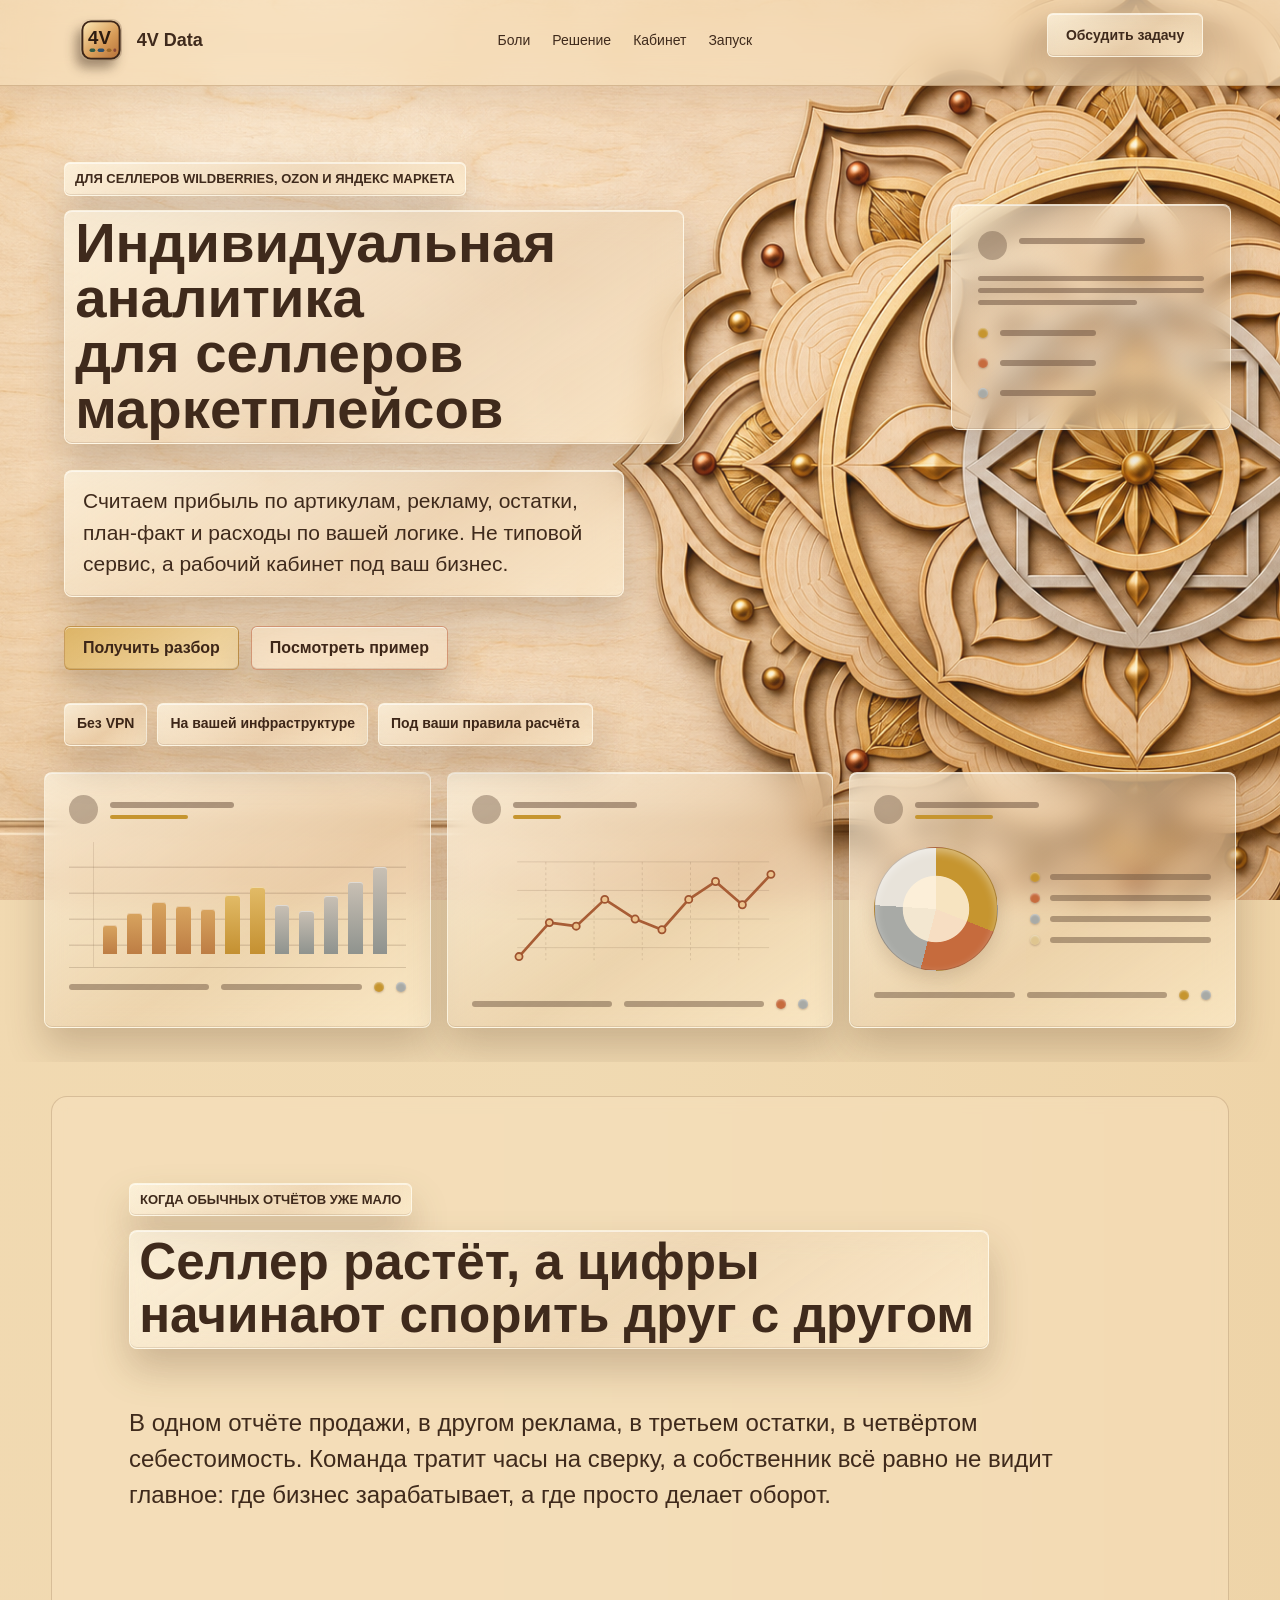
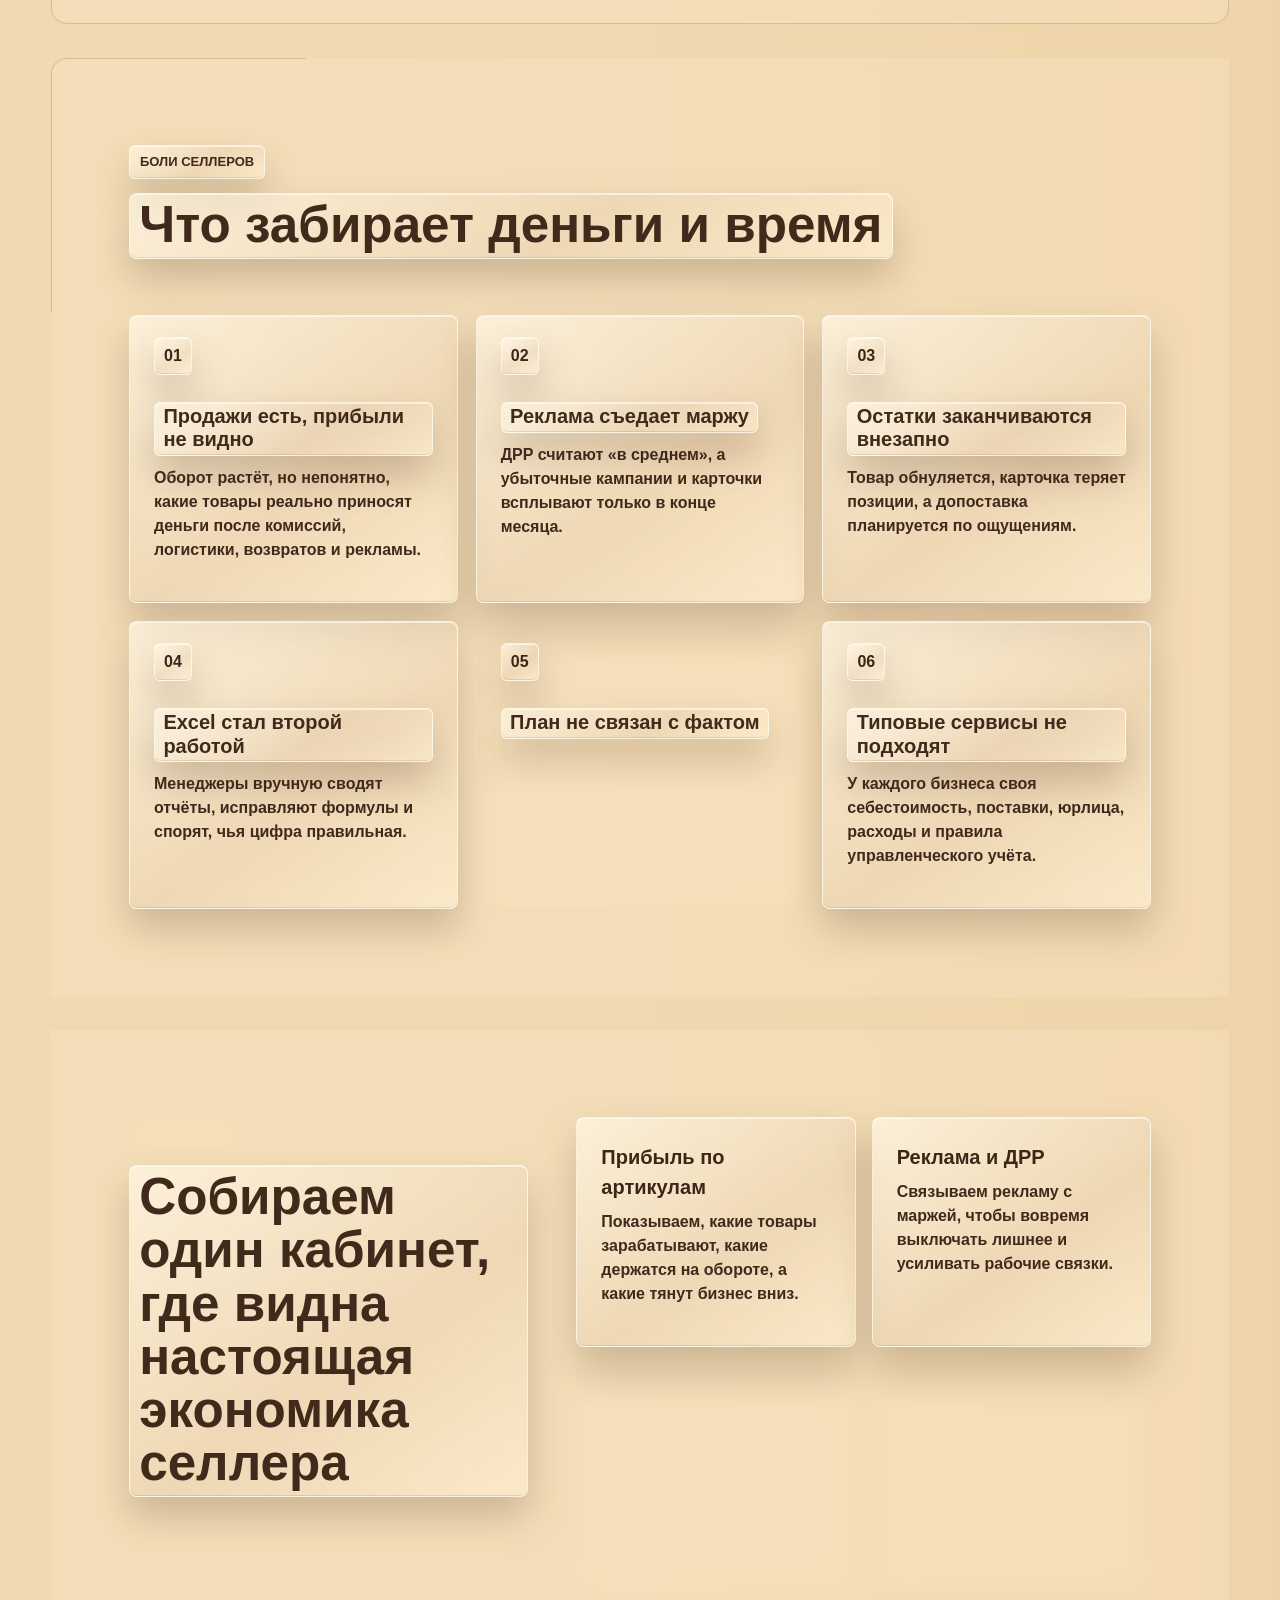
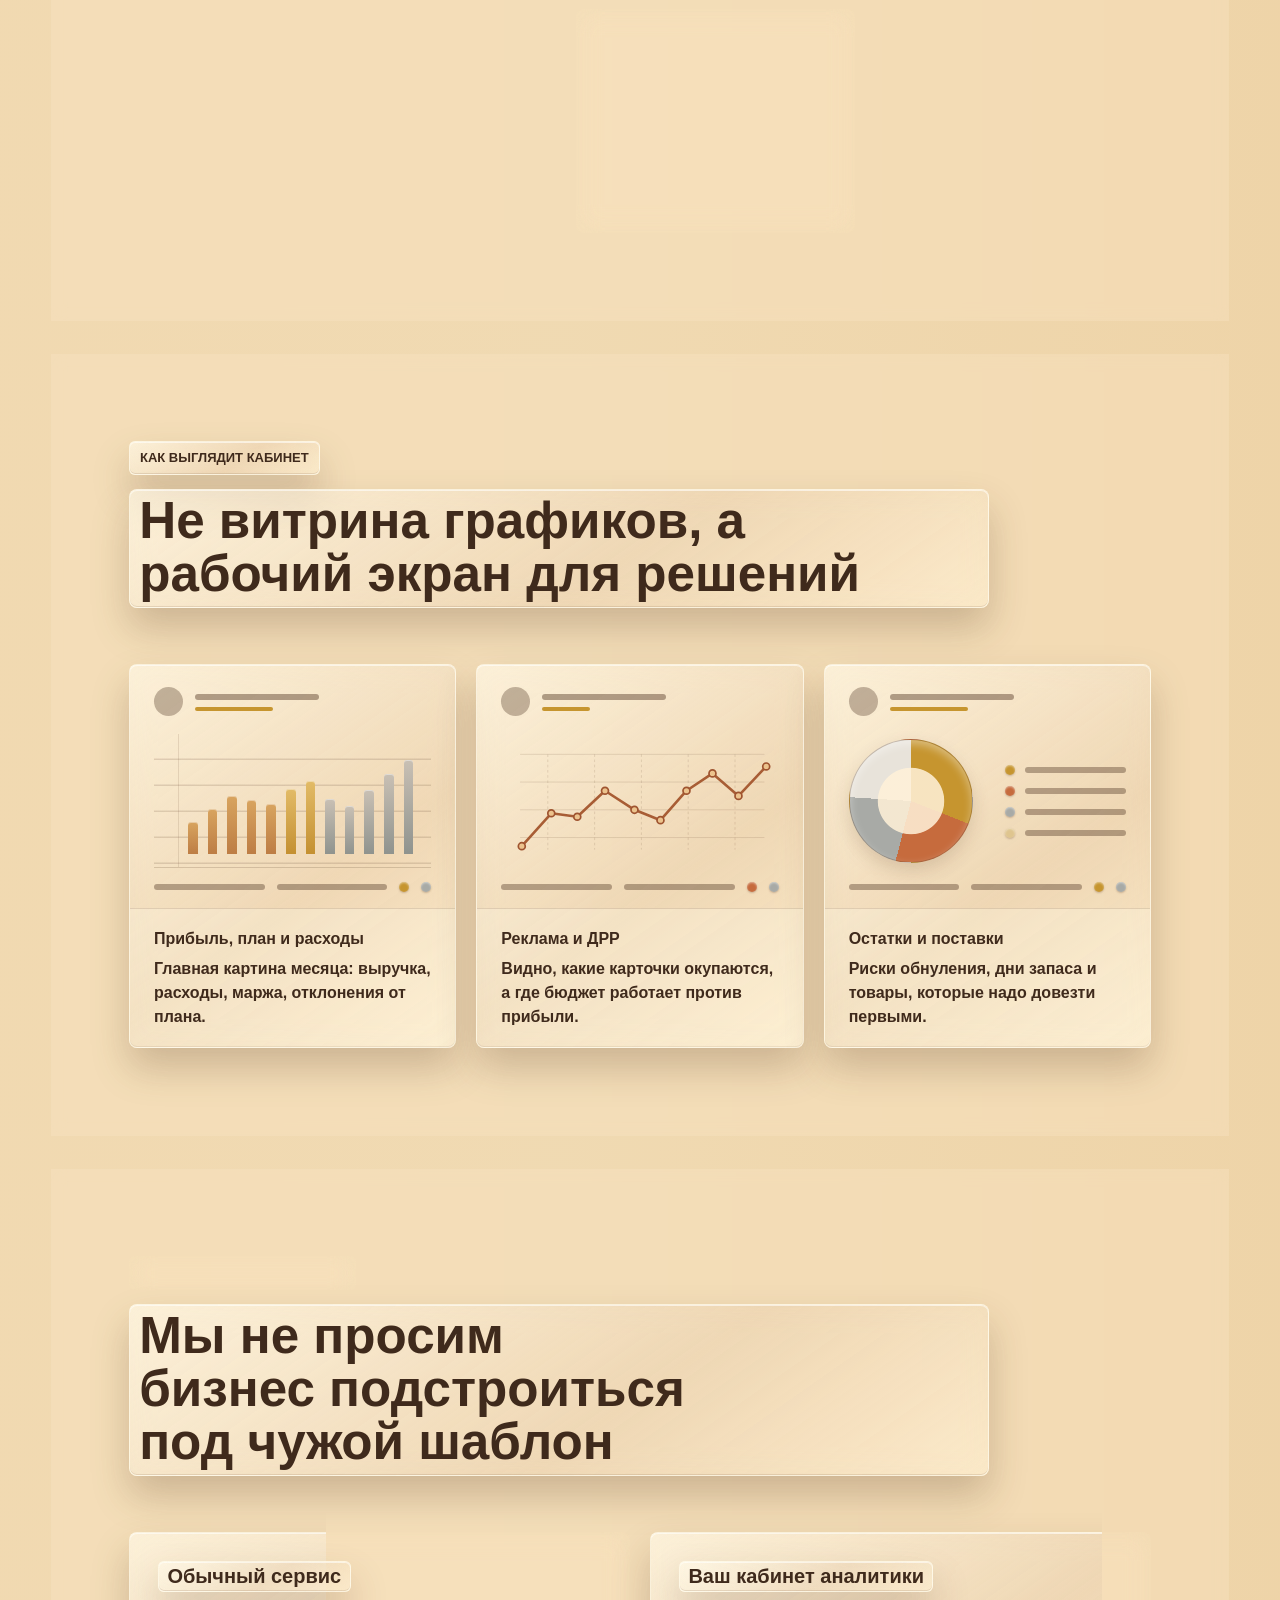
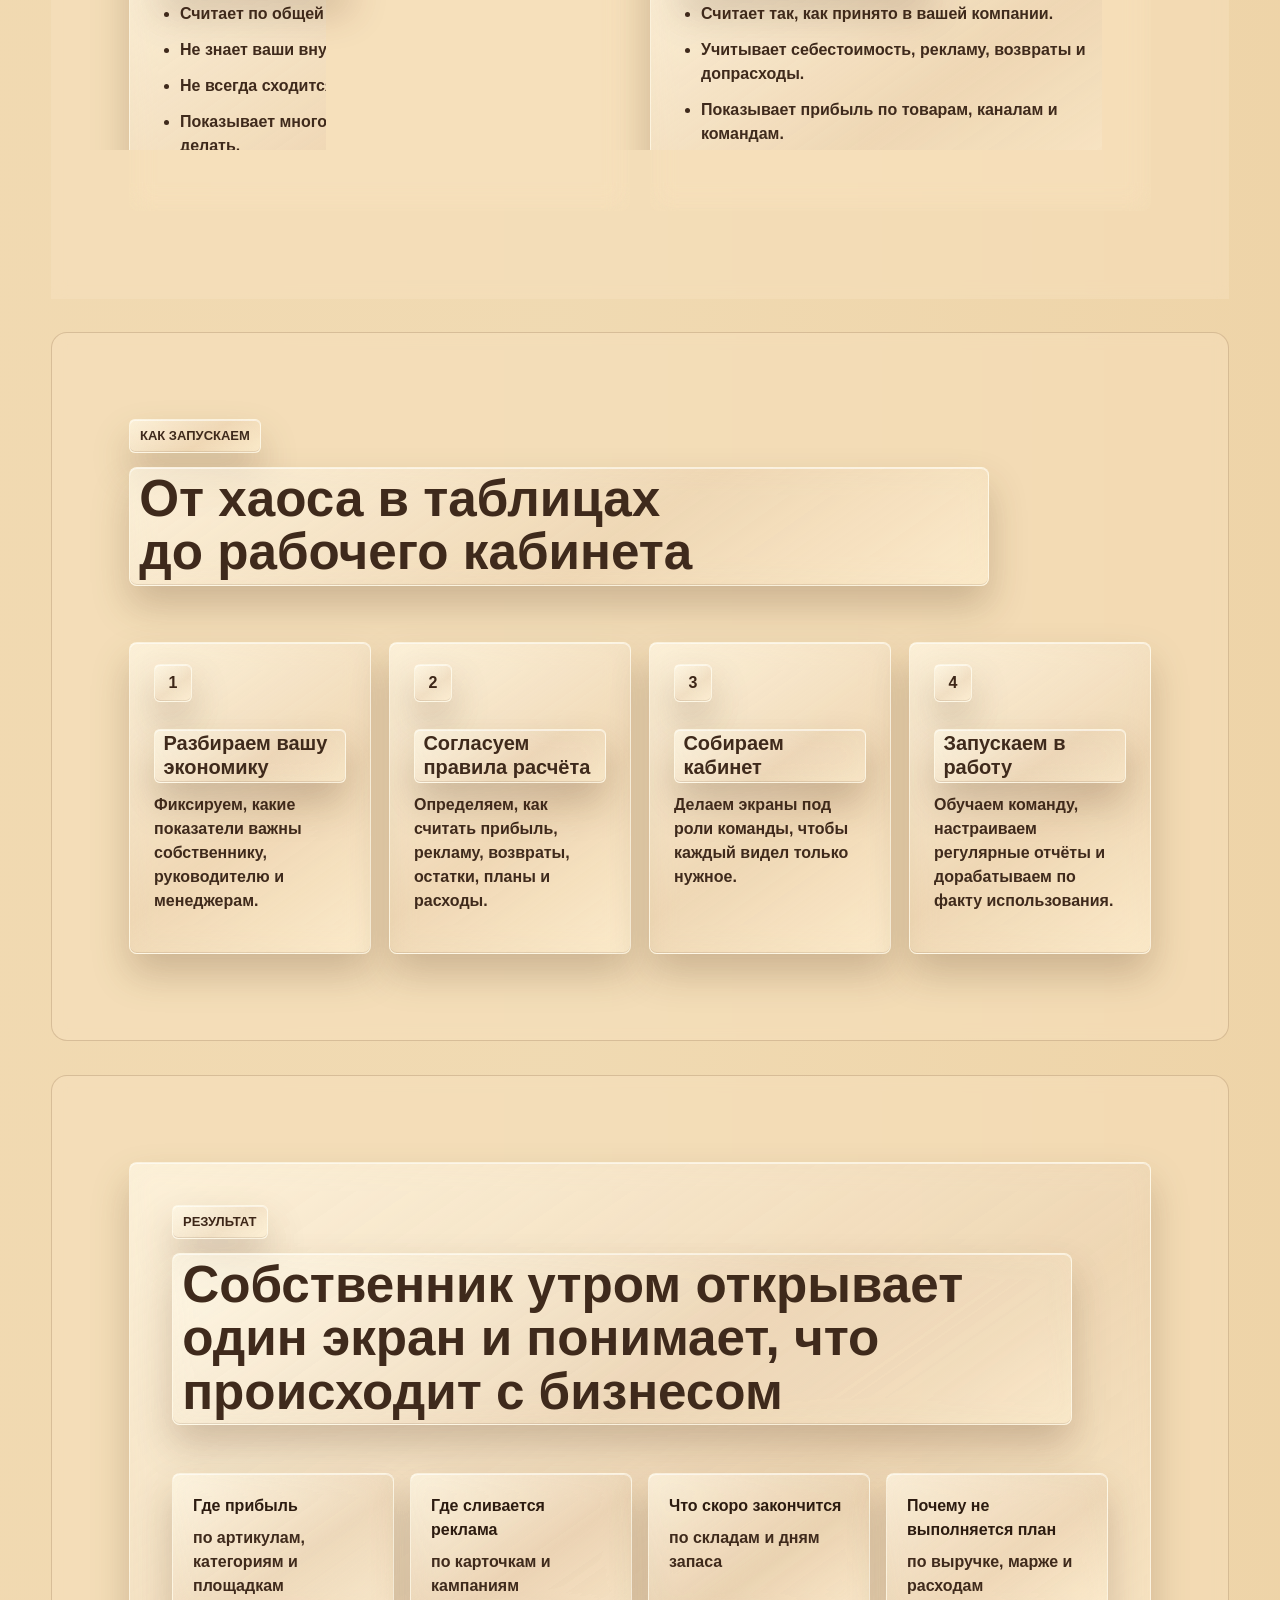
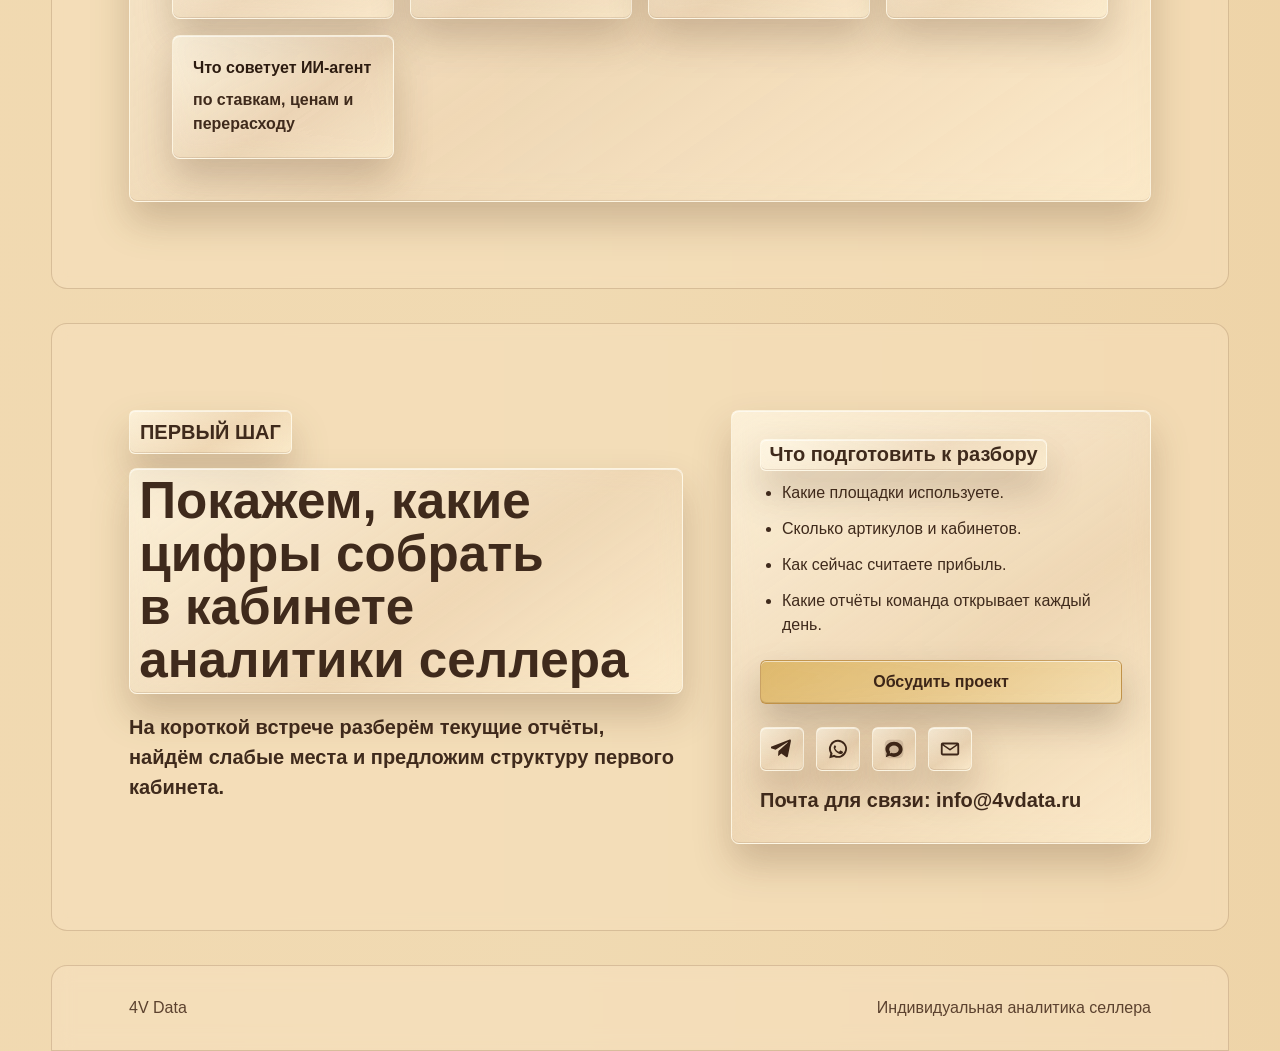
==== commit 3720875f: "Add Yandex Metrika counter" ====
--- a/index.html
+++ b/index.html
@@ -64,9 +64,22 @@
     ]
   }
   </script>
+  <!-- Yandex.Metrika counter -->
+  <script type="text/javascript">
+      (function(m,e,t,r,i,k,a){
+          m[i]=m[i]||function(){(m[i].a=m[i].a||[]).push(arguments)};
+          m[i].l=1*new Date();
+          for (var j = 0; j < document.scripts.length; j++) {if (document.scripts[j].src === r) { return; }}
+          k=e.createElement(t),a=e.getElementsByTagName(t)[0],k.async=1,k.src=r,a.parentNode.insertBefore(k,a)
+      })(window, document,'script','https://mc.yandex.ru/metrika/tag.js?id=110597182', 'ym');
+
+      ym(110597182, 'init', {ssr:true, webvisor:true, clickmap:true, ecommerce:"dataLayer", referrer: document.referrer, url: location.href, accurateTrackBounce:true, trackLinks:true});
+  </script>
+  <!-- /Yandex.Metrika counter -->
   <link rel="stylesheet" href="assets/styles.css?v=20260708-reference-ui">
 </head>
 <body>
+  <noscript><div><img src="https://mc.yandex.ru/watch/110597182" style="position:absolute; left:-9999px;" alt=""></div></noscript>
   <header class="topbar">
     <a class="brand" href="#top" aria-label="На главную">
       <span class="brand-object" aria-hidden="true">
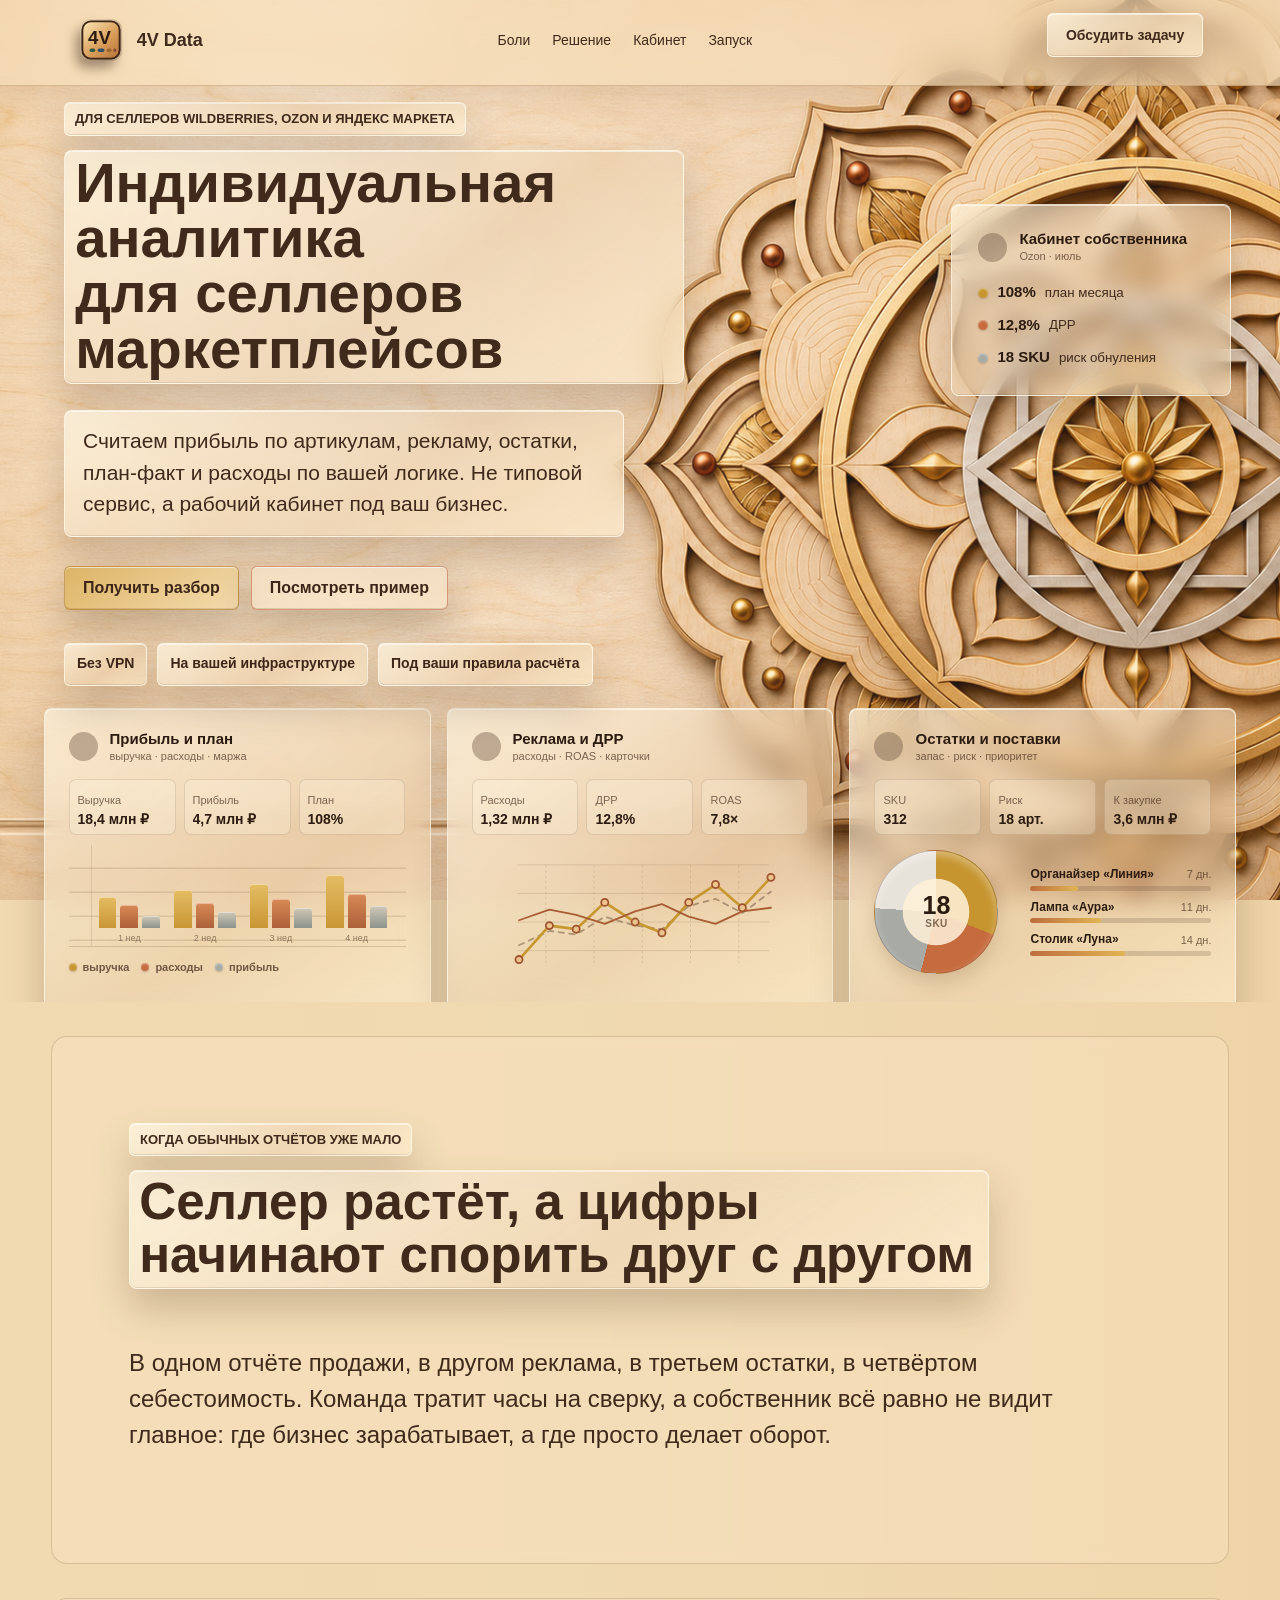
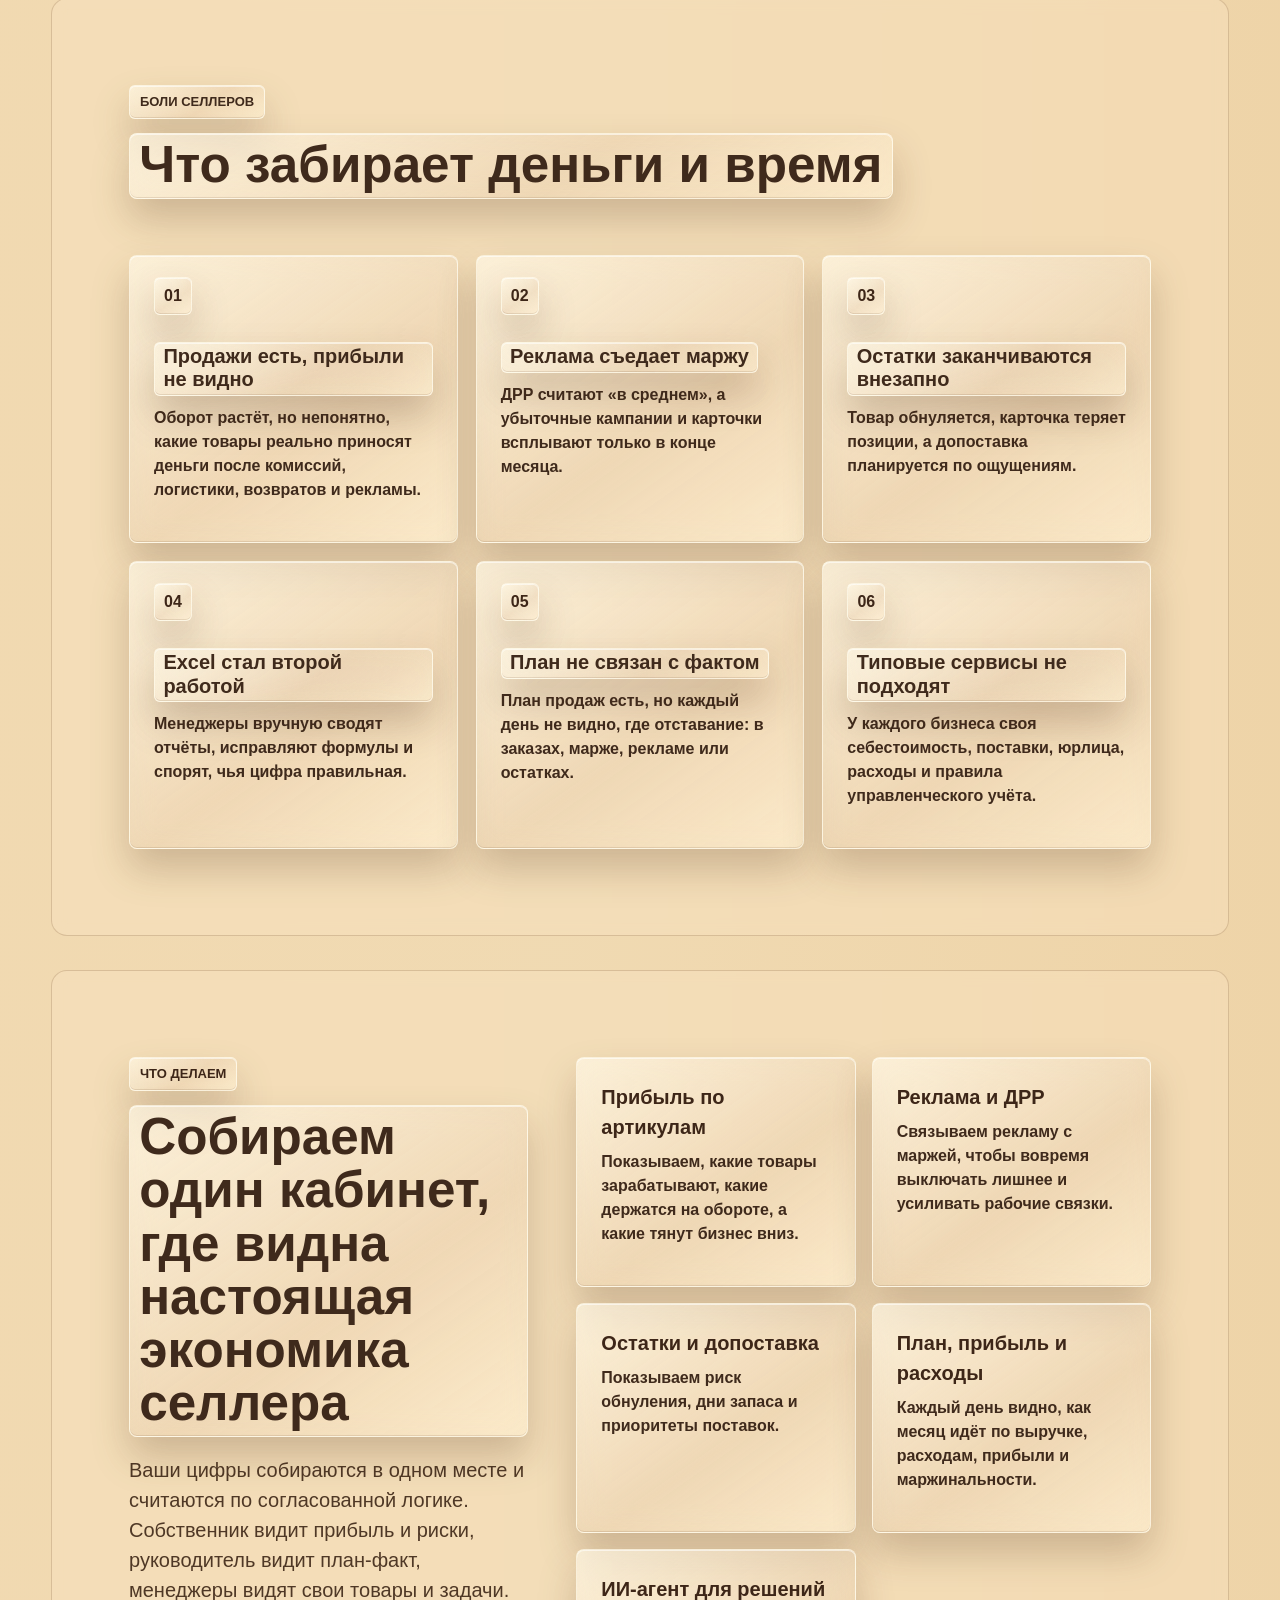
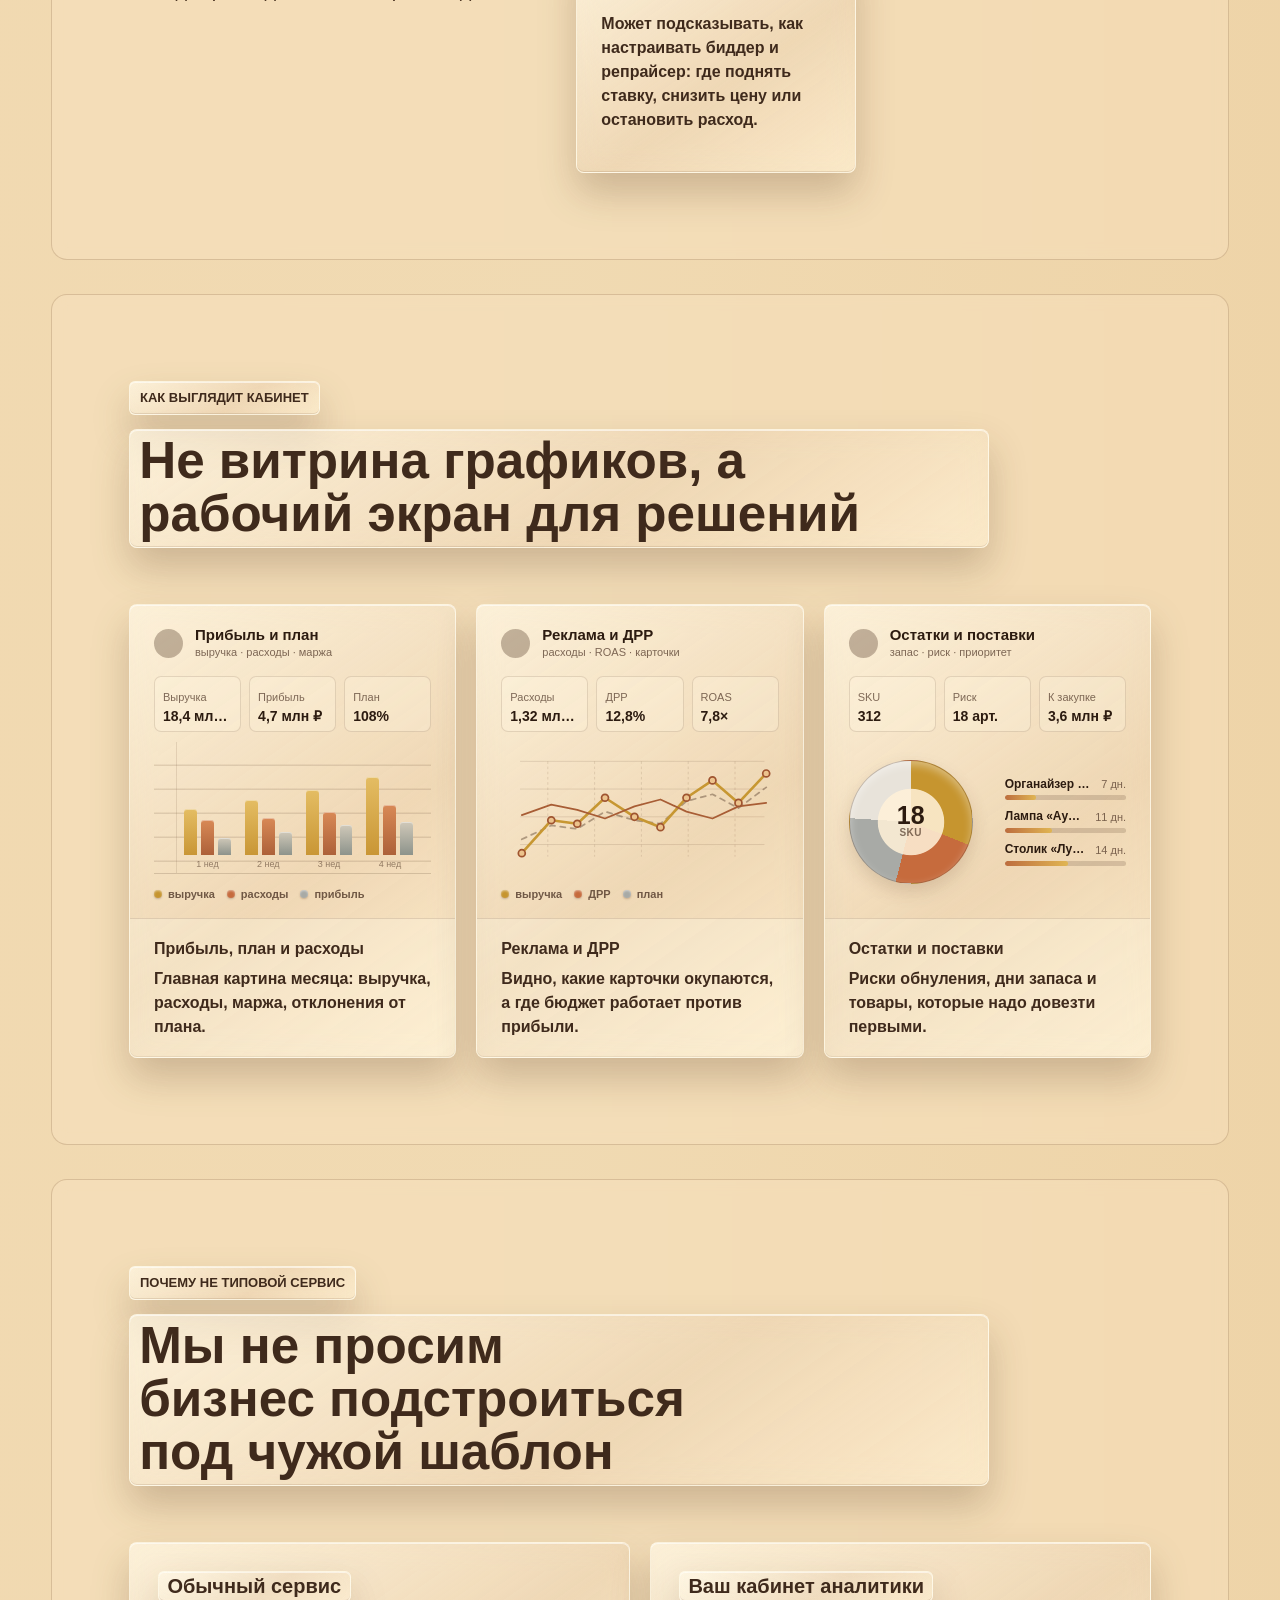
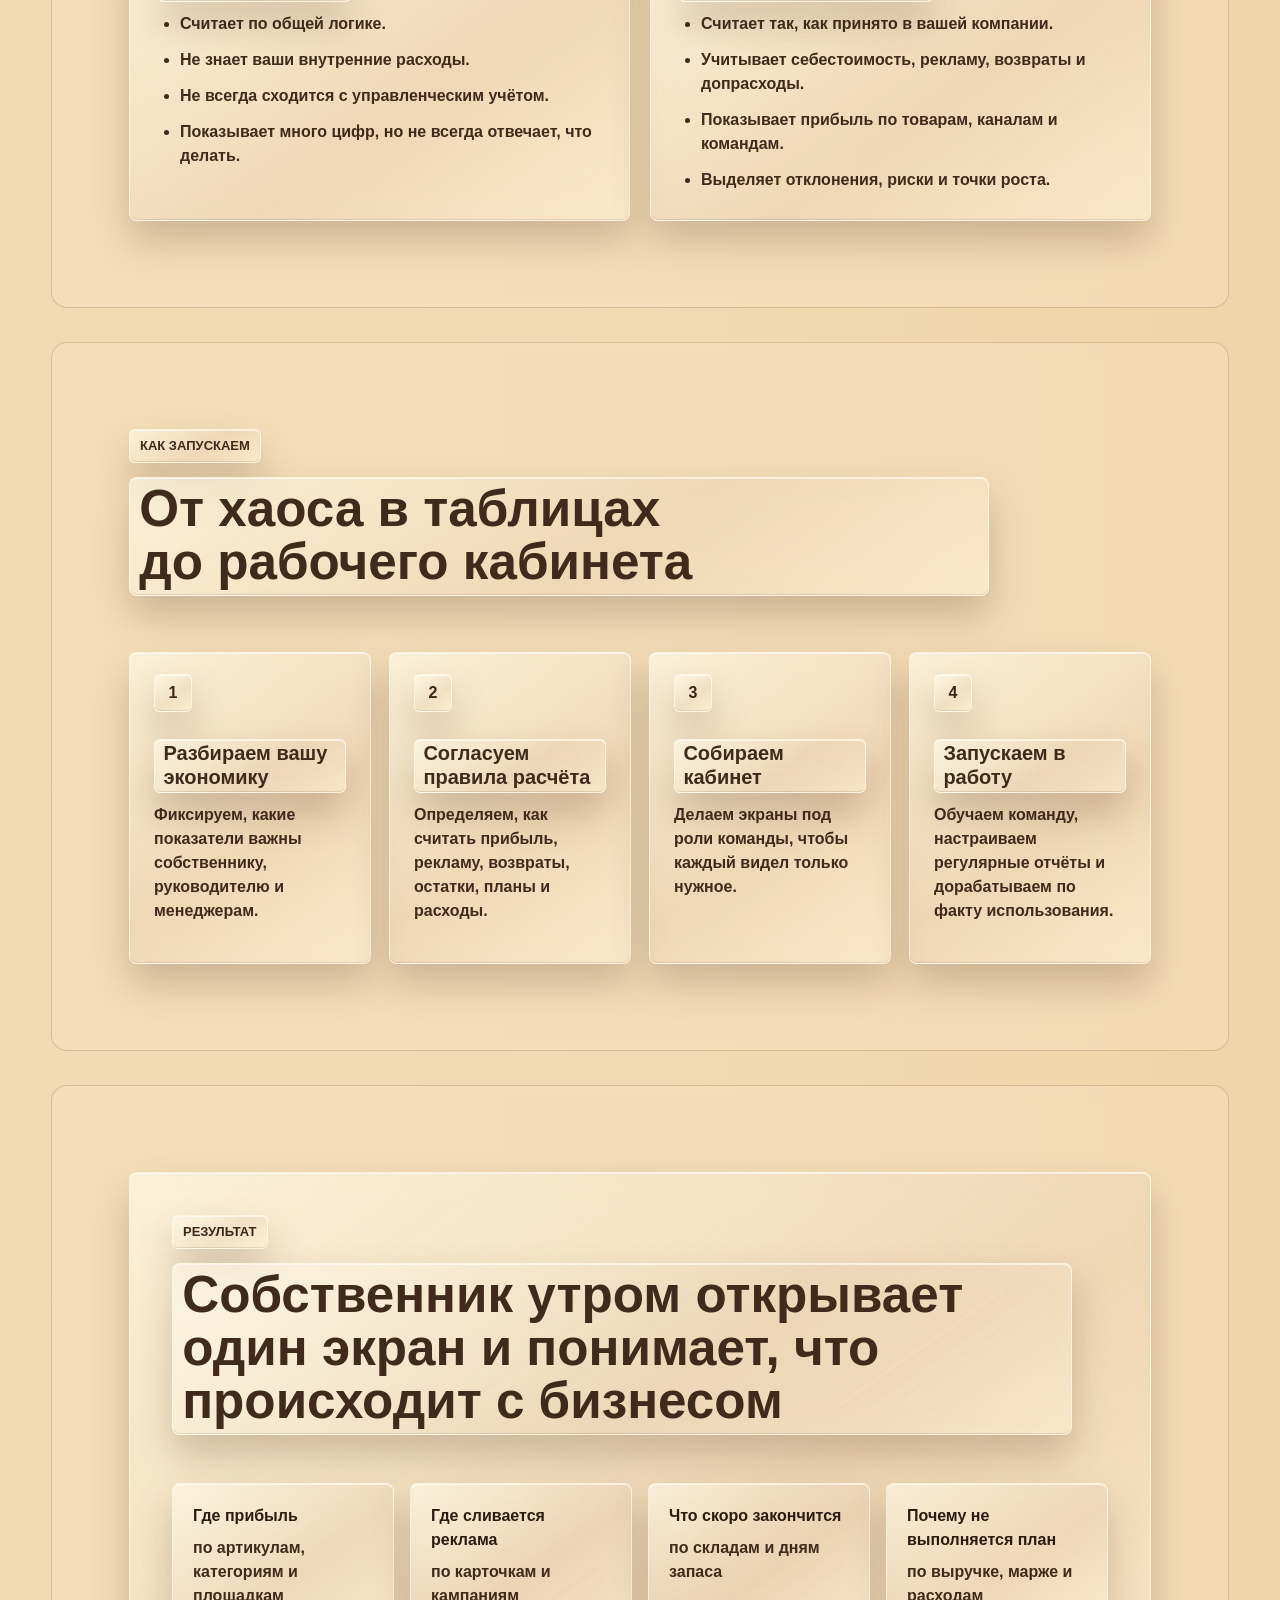
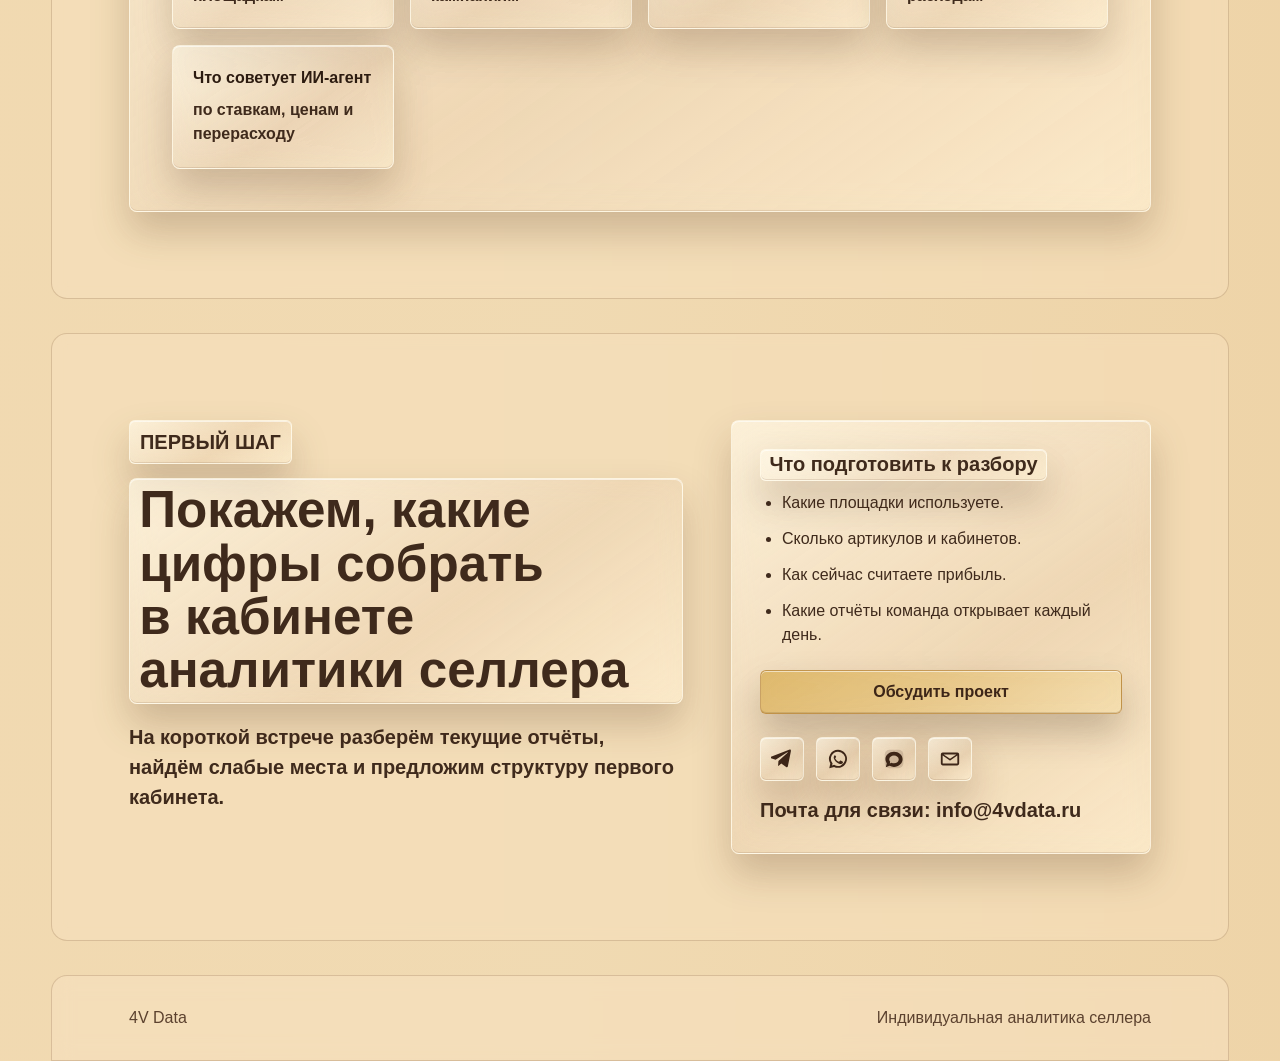
==== commit 91238f03: "Replace placeholder charts with seller visuals" ====
--- a/index.html
+++ b/index.html
@@ -76,7 +76,7 @@
       ym(110597182, 'init', {ssr:true, webvisor:true, clickmap:true, ecommerce:"dataLayer", referrer: document.referrer, url: location.href, accurateTrackBounce:true, trackLinks:true});
   </script>
   <!-- /Yandex.Metrika counter -->
-  <link rel="stylesheet" href="assets/styles.css?v=20260708-reference-ui">
+  <link rel="stylesheet" href="assets/styles.css?v=20260713-seller-visuals">
 </head>
 <body>
   <noscript><div><img src="https://mc.yandex.ru/watch/110597182" style="position:absolute; left:-9999px;" alt=""></div></noscript>
@@ -120,61 +120,76 @@
         </div>
       </div>
       <div class="hero-visual reference-board" aria-label="Пример кабинета">
-        <article class="ref-card ref-note">
-          <div class="ref-title-row">
+        <article class="ref-card ref-note seller-note">
+          <div class="seller-note-head">
             <span class="ref-avatar"></span>
-            <span class="ref-line long"></span>
-          </div>
-          <span class="ref-line full"></span>
-          <span class="ref-line full"></span>
-          <span class="ref-line mid"></span>
-          <div class="ref-list">
-            <span class="dot gold"></span><span class="ref-line"></span>
-            <span class="dot copper"></span><span class="ref-line"></span>
-            <span class="dot gray"></span><span class="ref-line"></span>
+            <span><b>Кабинет собственника</b><small>Ozon · июль</small></span>
+          </div>
+          <div class="seller-note-list">
+            <span><i class="dot gold"></i><b>108%</b><small>план месяца</small></span>
+            <span><i class="dot copper"></i><b>12,8%</b><small>ДРР</small></span>
+            <span><i class="dot gray"></i><b>18 SKU</b><small>риск обнуления</small></span>
           </div>
         </article>
         <div class="ref-card-row">
-          <article class="ref-card ref-chart ref-bars" aria-label="Столбчатый график прибыли">
-            <div class="ref-title-row">
+          <article class="ref-card ref-chart ref-bars seller-profit-card" aria-label="Пример дашборда прибыли">
+            <div class="ref-title-row dashboard-title">
               <span class="ref-avatar"></span>
-              <span><span class="ref-line title"></span><span class="ref-line accent"></span></span>
-            </div>
-            <div class="bar-chart" aria-hidden="true">
-              <i style="--h: 31%"></i><i style="--h: 44%"></i><i style="--h: 56%"></i><i style="--h: 52%"></i><i style="--h: 48%"></i><i style="--h: 64%"></i><i style="--h: 72%"></i><i style="--h: 53%"></i><i style="--h: 46%"></i><i style="--h: 63%"></i><i style="--h: 78%"></i><i style="--h: 94%"></i>
-            </div>
-            <div class="ref-foot"><span></span><span></span><span class="dot gold"></span><span class="dot gray"></span></div>
+              <span><b>Прибыль и план</b><small>выручка · расходы · маржа</small></span>
+            </div>
+            <div class="mini-kpis">
+              <span><small>Выручка</small><b>18,4 млн ₽</b></span>
+              <span><small>Прибыль</small><b>4,7 млн ₽</b></span>
+              <span><small>План</small><b>108%</b></span>
+            </div>
+            <div class="dashboard-bars" aria-hidden="true">
+              <span><i class="rev" style="--h: 48%"></i><i class="cost" style="--h: 36%"></i><i class="profit" style="--h: 18%"></i><small>1 нед</small></span>
+              <span><i class="rev" style="--h: 58%"></i><i class="cost" style="--h: 39%"></i><i class="profit" style="--h: 24%"></i><small>2 нед</small></span>
+              <span><i class="rev" style="--h: 68%"></i><i class="cost" style="--h: 45%"></i><i class="profit" style="--h: 31%"></i><small>3 нед</small></span>
+              <span><i class="rev" style="--h: 82%"></i><i class="cost" style="--h: 52%"></i><i class="profit" style="--h: 34%"></i><small>4 нед</small></span>
+            </div>
+            <div class="mini-legend"><span><i class="dot gold"></i>выручка</span><span><i class="dot copper"></i>расходы</span><span><i class="dot gray"></i>прибыль</span></div>
           </article>
-          <article class="ref-card ref-chart ref-line-card" aria-label="Линейный график плана">
-            <div class="ref-title-row">
+          <article class="ref-card ref-chart ref-line-card seller-ads-card" aria-label="Пример дашборда рекламы">
+            <div class="ref-title-row dashboard-title">
               <span class="ref-avatar"></span>
-              <span><span class="ref-line title"></span><span class="ref-line accent short"></span></span>
-            </div>
-            <svg class="line-chart" viewBox="0 0 320 150" aria-hidden="true">
+              <span><b>Реклама и ДРР</b><small>расходы · ROAS · карточки</small></span>
+            </div>
+            <div class="mini-kpis">
+              <span><small>Расходы</small><b>1,32 млн ₽</b></span>
+              <span><small>ДРР</small><b>12,8%</b></span>
+              <span><small>ROAS</small><b>7,8×</b></span>
+            </div>
+            <svg class="line-chart seller-line" viewBox="0 0 320 150" aria-hidden="true">
               <path class="grid" d="M22 20H304M22 52H304M22 84H304M22 116H304"/>
               <path class="guides" d="M54 20V130M108 20V130M162 20V130M216 20V130M270 20V130"/>
-              <polyline points="24,126 58,88 88,92 120,62 154,84 184,96 214,62 244,42 274,68 306,34"/>
+              <polyline class="plan-line" points="24,110 58,94 88,98 120,78 154,88 184,92 214,66 244,58 274,74 306,50"/>
+              <polyline class="profit-line" points="24,126 58,88 88,92 120,62 154,84 184,96 214,62 244,42 274,68 306,34"/>
+              <polyline class="drr-line" points="24,82 58,70 88,76 120,86 154,72 184,64 214,78 244,86 274,72 306,68"/>
               <g>
                 <circle cx="24" cy="126" r="4"/><circle cx="58" cy="88" r="4"/><circle cx="88" cy="92" r="4"/><circle cx="120" cy="62" r="4"/><circle cx="154" cy="84" r="4"/><circle cx="184" cy="96" r="4"/><circle cx="214" cy="62" r="4"/><circle cx="244" cy="42" r="4"/><circle cx="274" cy="68" r="4"/><circle cx="306" cy="34" r="4"/>
               </g>
             </svg>
-            <div class="ref-foot"><span></span><span></span><span class="dot copper"></span><span class="dot gray"></span></div>
+            <div class="mini-legend"><span><i class="dot gold"></i>выручка</span><span><i class="dot copper"></i>ДРР</span><span><i class="dot gray"></i>план</span></div>
           </article>
-          <article class="ref-card ref-chart ref-donut-card" aria-label="Кольцевая диаграмма расходов">
-            <div class="ref-title-row">
+          <article class="ref-card ref-chart ref-donut-card seller-stock-card" aria-label="Пример дашборда остатков">
+            <div class="ref-title-row dashboard-title">
               <span class="ref-avatar"></span>
-              <span><span class="ref-line title"></span><span class="ref-line accent"></span></span>
+              <span><b>Остатки и поставки</b><small>запас · риск · приоритет</small></span>
+            </div>
+            <div class="mini-kpis">
+              <span><small>SKU</small><b>312</b></span>
+              <span><small>Риск</small><b>18 арт.</b></span>
+              <span><small>К закупке</small><b>3,6 млн ₽</b></span>
             </div>
             <div class="donut-layout">
-              <span class="donut" aria-hidden="true"></span>
-              <div class="legend-lines">
-                <span><i class="dot gold"></i><b></b></span>
-                <span><i class="dot copper"></i><b></b></span>
-                <span><i class="dot gray"></i><b></b></span>
-                <span><i class="dot sand"></i><b></b></span>
+              <span class="donut stock-donut" aria-hidden="true"><b>18</b><small>SKU</small></span>
+              <div class="stock-list">
+                <span><b>Органайзер «Линия»</b><small>7 дн.</small><i style="--w: 26%"></i></span>
+                <span><b>Лампа «Аура»</b><small>11 дн.</small><i style="--w: 39%"></i></span>
+                <span><b>Столик «Луна»</b><small>14 дн.</small><i style="--w: 52%"></i></span>
               </div>
             </div>
-            <div class="ref-foot"><span></span><span></span><span class="dot gold"></span><span class="dot gray"></span></div>
           </article>
         </div>
       </div>
@@ -263,54 +278,72 @@
         <h2>Не витрина графиков, а рабочий экран для решений</h2>
       </div>
       <div class="screen-grid">
-        <figure class="ref-card ref-chart ref-bars">
-          <div class="ref-title-row">
+        <figure class="ref-card ref-chart ref-bars seller-profit-card">
+          <div class="ref-title-row dashboard-title">
             <span class="ref-avatar"></span>
-            <span><span class="ref-line title"></span><span class="ref-line accent"></span></span>
-          </div>
-          <div class="bar-chart" aria-hidden="true">
-            <i style="--h: 32%"></i><i style="--h: 45%"></i><i style="--h: 58%"></i><i style="--h: 54%"></i><i style="--h: 50%"></i><i style="--h: 65%"></i><i style="--h: 73%"></i><i style="--h: 55%"></i><i style="--h: 48%"></i><i style="--h: 64%"></i><i style="--h: 80%"></i><i style="--h: 94%"></i>
-          </div>
-          <div class="ref-foot"><span></span><span></span><span class="dot gold"></span><span class="dot gray"></span></div>
+            <span><b>Прибыль и план</b><small>выручка · расходы · маржа</small></span>
+          </div>
+          <div class="mini-kpis">
+            <span><small>Выручка</small><b>18,4 млн ₽</b></span>
+            <span><small>Прибыль</small><b>4,7 млн ₽</b></span>
+            <span><small>План</small><b>108%</b></span>
+          </div>
+          <div class="dashboard-bars" aria-hidden="true">
+            <span><i class="rev" style="--h: 48%"></i><i class="cost" style="--h: 36%"></i><i class="profit" style="--h: 18%"></i><small>1 нед</small></span>
+            <span><i class="rev" style="--h: 58%"></i><i class="cost" style="--h: 39%"></i><i class="profit" style="--h: 24%"></i><small>2 нед</small></span>
+            <span><i class="rev" style="--h: 68%"></i><i class="cost" style="--h: 45%"></i><i class="profit" style="--h: 31%"></i><small>3 нед</small></span>
+            <span><i class="rev" style="--h: 82%"></i><i class="cost" style="--h: 52%"></i><i class="profit" style="--h: 34%"></i><small>4 нед</small></span>
+          </div>
+          <div class="mini-legend"><span><i class="dot gold"></i>выручка</span><span><i class="dot copper"></i>расходы</span><span><i class="dot gray"></i>прибыль</span></div>
           <figcaption>
             <strong>Прибыль, план и расходы</strong>
             <span>Главная картина месяца: выручка, расходы, маржа, отклонения от плана.</span>
           </figcaption>
         </figure>
-        <figure class="ref-card ref-chart ref-line-card">
-          <div class="ref-title-row">
+        <figure class="ref-card ref-chart ref-line-card seller-ads-card">
+          <div class="ref-title-row dashboard-title">
             <span class="ref-avatar"></span>
-            <span><span class="ref-line title"></span><span class="ref-line accent short"></span></span>
-          </div>
-          <svg class="line-chart" viewBox="0 0 320 150" aria-hidden="true">
+            <span><b>Реклама и ДРР</b><small>расходы · ROAS · карточки</small></span>
+          </div>
+          <div class="mini-kpis">
+            <span><small>Расходы</small><b>1,32 млн ₽</b></span>
+            <span><small>ДРР</small><b>12,8%</b></span>
+            <span><small>ROAS</small><b>7,8×</b></span>
+          </div>
+          <svg class="line-chart seller-line" viewBox="0 0 320 150" aria-hidden="true">
             <path class="grid" d="M22 20H304M22 52H304M22 84H304M22 116H304"/>
             <path class="guides" d="M54 20V130M108 20V130M162 20V130M216 20V130M270 20V130"/>
-            <polyline points="24,126 58,88 88,92 120,62 154,84 184,96 214,62 244,42 274,68 306,34"/>
+            <polyline class="plan-line" points="24,110 58,94 88,98 120,78 154,88 184,92 214,66 244,58 274,74 306,50"/>
+            <polyline class="profit-line" points="24,126 58,88 88,92 120,62 154,84 184,96 214,62 244,42 274,68 306,34"/>
+            <polyline class="drr-line" points="24,82 58,70 88,76 120,86 154,72 184,64 214,78 244,86 274,72 306,68"/>
             <g>
               <circle cx="24" cy="126" r="4"/><circle cx="58" cy="88" r="4"/><circle cx="88" cy="92" r="4"/><circle cx="120" cy="62" r="4"/><circle cx="154" cy="84" r="4"/><circle cx="184" cy="96" r="4"/><circle cx="214" cy="62" r="4"/><circle cx="244" cy="42" r="4"/><circle cx="274" cy="68" r="4"/><circle cx="306" cy="34" r="4"/>
             </g>
           </svg>
-          <div class="ref-foot"><span></span><span></span><span class="dot copper"></span><span class="dot gray"></span></div>
+          <div class="mini-legend"><span><i class="dot gold"></i>выручка</span><span><i class="dot copper"></i>ДРР</span><span><i class="dot gray"></i>план</span></div>
           <figcaption>
             <strong>Реклама и ДРР</strong>
             <span>Видно, какие карточки окупаются, а где бюджет работает против прибыли.</span>
           </figcaption>
         </figure>
-        <figure class="ref-card ref-chart ref-donut-card">
-          <div class="ref-title-row">
+        <figure class="ref-card ref-chart ref-donut-card seller-stock-card">
+          <div class="ref-title-row dashboard-title">
             <span class="ref-avatar"></span>
-            <span><span class="ref-line title"></span><span class="ref-line accent"></span></span>
+            <span><b>Остатки и поставки</b><small>запас · риск · приоритет</small></span>
+          </div>
+          <div class="mini-kpis">
+            <span><small>SKU</small><b>312</b></span>
+            <span><small>Риск</small><b>18 арт.</b></span>
+            <span><small>К закупке</small><b>3,6 млн ₽</b></span>
           </div>
           <div class="donut-layout">
-            <span class="donut" aria-hidden="true"></span>
-            <div class="legend-lines">
-              <span><i class="dot gold"></i><b></b></span>
-              <span><i class="dot copper"></i><b></b></span>
-              <span><i class="dot gray"></i><b></b></span>
-              <span><i class="dot sand"></i><b></b></span>
-            </div>
-          </div>
-          <div class="ref-foot"><span></span><span></span><span class="dot gold"></span><span class="dot gray"></span></div>
+            <span class="donut stock-donut" aria-hidden="true"><b>18</b><small>SKU</small></span>
+            <div class="stock-list">
+              <span><b>Органайзер «Линия»</b><small>7 дн.</small><i style="--w: 26%"></i></span>
+              <span><b>Лампа «Аура»</b><small>11 дн.</small><i style="--w: 39%"></i></span>
+              <span><b>Столик «Луна»</b><small>14 дн.</small><i style="--w: 52%"></i></span>
+            </div>
+          </div>
           <figcaption>
             <strong>Остатки и поставки</strong>
             <span>Риски обнуления, дни запаса и товары, которые надо довезти первыми.</span>
--- a/assets/styles.css
+++ b/assets/styles.css
@@ -1096,7 +1096,7 @@
   display: block;
   min-height: calc(100vh - 73px);
   margin: 0;
-  padding: 76px 5vw 316px;
+  padding: 16px 5vw 316px;
   border: 0;
   border-radius: 0;
   overflow: hidden;
@@ -1383,6 +1383,238 @@
   margin-top: 14px;
 }
 
+.seller-note-head,
+.dashboard-title {
+  align-items: center;
+}
+
+.seller-note-head {
+  display: grid;
+  grid-template-columns: auto 1fr;
+  gap: 12px;
+  margin-bottom: 18px;
+}
+
+.seller-note-head span:last-child,
+.dashboard-title span:last-child {
+  display: grid;
+  gap: 3px;
+  min-width: 0;
+}
+
+.seller-note-head b,
+.dashboard-title b {
+  color: var(--ink);
+  font-size: 15px;
+  line-height: 1.08;
+}
+
+.seller-note-head small,
+.dashboard-title small,
+.mini-kpis small,
+.stock-list small {
+  color: rgba(66, 42, 28, .68);
+  font-size: 11px;
+  line-height: 1.2;
+}
+
+.seller-note-list {
+  display: grid;
+  gap: 10px;
+}
+
+.seller-note-list span {
+  display: grid;
+  grid-template-columns: auto auto 1fr;
+  gap: 9px;
+  align-items: center;
+}
+
+.seller-note-list b {
+  color: var(--ink);
+  font-size: 15px;
+}
+
+.mini-kpis {
+  display: grid;
+  grid-template-columns: repeat(3, minmax(0, 1fr));
+  gap: 8px;
+  margin-bottom: 10px;
+}
+
+.mini-kpis span {
+  min-width: 0;
+  padding: 7px 8px;
+  border: 1px solid rgba(115, 87, 64, .18);
+  border-radius: 7px;
+  background: rgba(255, 246, 225, .28);
+}
+
+.mini-kpis b {
+  display: block;
+  overflow: hidden;
+  color: var(--ink);
+  font-size: 14px;
+  line-height: 1.15;
+  text-overflow: ellipsis;
+  white-space: nowrap;
+}
+
+.dashboard-bars {
+  display: grid;
+  grid-template-columns: repeat(4, minmax(0, 1fr));
+  align-items: end;
+  gap: 14px;
+  height: 102px;
+  padding: 18px 18px 18px 30px;
+  background:
+    repeating-linear-gradient(to bottom, transparent 0 22px, rgba(115, 87, 64, .18) 23px 24px),
+    linear-gradient(to right, rgba(115, 87, 64, .16) 1px, transparent 1px) 22px 0 / 1px 100% no-repeat;
+  border-bottom: 1px solid rgba(115, 87, 64, .24);
+}
+
+.dashboard-bars span {
+  position: relative;
+  display: grid;
+  grid-template-columns: repeat(3, 1fr);
+  align-items: end;
+  gap: 4px;
+  height: 100%;
+}
+
+.dashboard-bars i {
+  display: block;
+  height: var(--h);
+  min-height: 5px;
+  border-radius: 3px 3px 0 0;
+  box-shadow: inset 0 1px 0 rgba(255, 255, 255, .42);
+}
+
+.dashboard-bars .rev {
+  background: linear-gradient(180deg, #e4bd63, #c99635);
+}
+
+.dashboard-bars .cost {
+  background: linear-gradient(180deg, #d88956, #ad6139);
+}
+
+.dashboard-bars .profit {
+  background: linear-gradient(180deg, #cfc8b8, #8d938b);
+}
+
+.dashboard-bars small {
+  position: absolute;
+  right: -8px;
+  bottom: -17px;
+  left: -8px;
+  color: rgba(66, 42, 28, .54);
+  font-size: 9px;
+  text-align: center;
+}
+
+.mini-legend {
+  display: flex;
+  flex-wrap: wrap;
+  gap: 8px 12px;
+  align-items: center;
+  margin-top: 12px;
+  color: rgba(66, 42, 28, .74);
+  font-size: 11px;
+  font-weight: 800;
+}
+
+.mini-legend span {
+  display: inline-flex;
+  gap: 6px;
+  align-items: center;
+}
+
+.mini-legend .dot {
+  width: 8px;
+  height: 8px;
+}
+
+.line-chart polyline.plan-line {
+  stroke: rgba(107, 82, 62, .50);
+  stroke-dasharray: 6 6;
+  stroke-width: 2;
+}
+
+.line-chart polyline.profit-line {
+  stroke: #c79732;
+  stroke-width: 3;
+}
+
+.line-chart polyline.drr-line {
+  stroke: #a85d35;
+  stroke-width: 2;
+}
+
+.stock-donut {
+  display: grid;
+  place-items: center;
+  color: var(--ink);
+  font-weight: 900;
+  text-align: center;
+}
+
+.stock-donut b,
+.stock-donut small {
+  grid-area: 1 / 1;
+}
+
+.stock-donut b {
+  margin-top: -13px;
+  font-size: 25px;
+}
+
+.stock-donut small {
+  margin-top: 22px;
+  color: rgba(66, 42, 28, .66);
+  font-size: 10px;
+  letter-spacing: .04em;
+  text-transform: uppercase;
+}
+
+.stock-list {
+  display: grid;
+  gap: 10px;
+  min-width: 0;
+}
+
+.stock-list span {
+  display: grid;
+  grid-template-columns: minmax(0, 1fr) auto;
+  gap: 4px 10px;
+  align-items: center;
+}
+
+.stock-list b {
+  overflow: hidden;
+  color: var(--ink);
+  font-size: 12px;
+  line-height: 1.15;
+  text-overflow: ellipsis;
+  white-space: nowrap;
+}
+
+.stock-list i {
+  grid-column: 1 / -1;
+  height: 5px;
+  overflow: hidden;
+  border-radius: 999px;
+  background: rgba(107, 82, 62, .23);
+}
+
+.stock-list i::before {
+  display: block;
+  width: var(--w);
+  height: 100%;
+  border-radius: inherit;
+  background: linear-gradient(90deg, #bd6d3e, #e0b553);
+  content: "";
+}
+
 .screen-grid {
   align-items: stretch;
 }
@@ -1405,6 +1637,7 @@
 }
 
 .screen-grid .bar-chart,
+.screen-grid .dashboard-bars,
 .screen-grid .line-chart,
 .screen-grid .donut-layout {
   flex: 1;
@@ -1444,6 +1677,12 @@
   }
 }
 
+@media (min-width: 761px) and (max-height: 940px) {
+  .ref-card-row {
+    bottom: -34px;
+  }
+}
+
 @media (max-width: 760px) {
   body {
     background:
@@ -1465,6 +1704,21 @@
     max-width: 100%;
   }
 
+  h1 {
+    display: block;
+    width: 100%;
+    font-size: clamp(21px, 6.5vw, 28px);
+    line-height: 1.08;
+    text-wrap: wrap;
+    overflow-wrap: anywhere;
+    white-space: normal;
+  }
+
+  .lead {
+    font-size: 17px;
+    line-height: 1.45;
+  }
+
   .ref-note {
     display: none;
   }
@@ -1472,7 +1726,7 @@
   .ref-card-row {
     left: 12px;
     right: 12px;
-    bottom: 24px;
+    bottom: -124px;
     gap: 12px;
   }
 
@@ -1486,6 +1740,11 @@
     padding-left: 24px;
   }
 
+  .dashboard-bars {
+    gap: 9px;
+    padding-left: 22px;
+  }
+
   .donut-layout {
     grid-template-columns: 106px minmax(0, 1fr);
     gap: 16px;
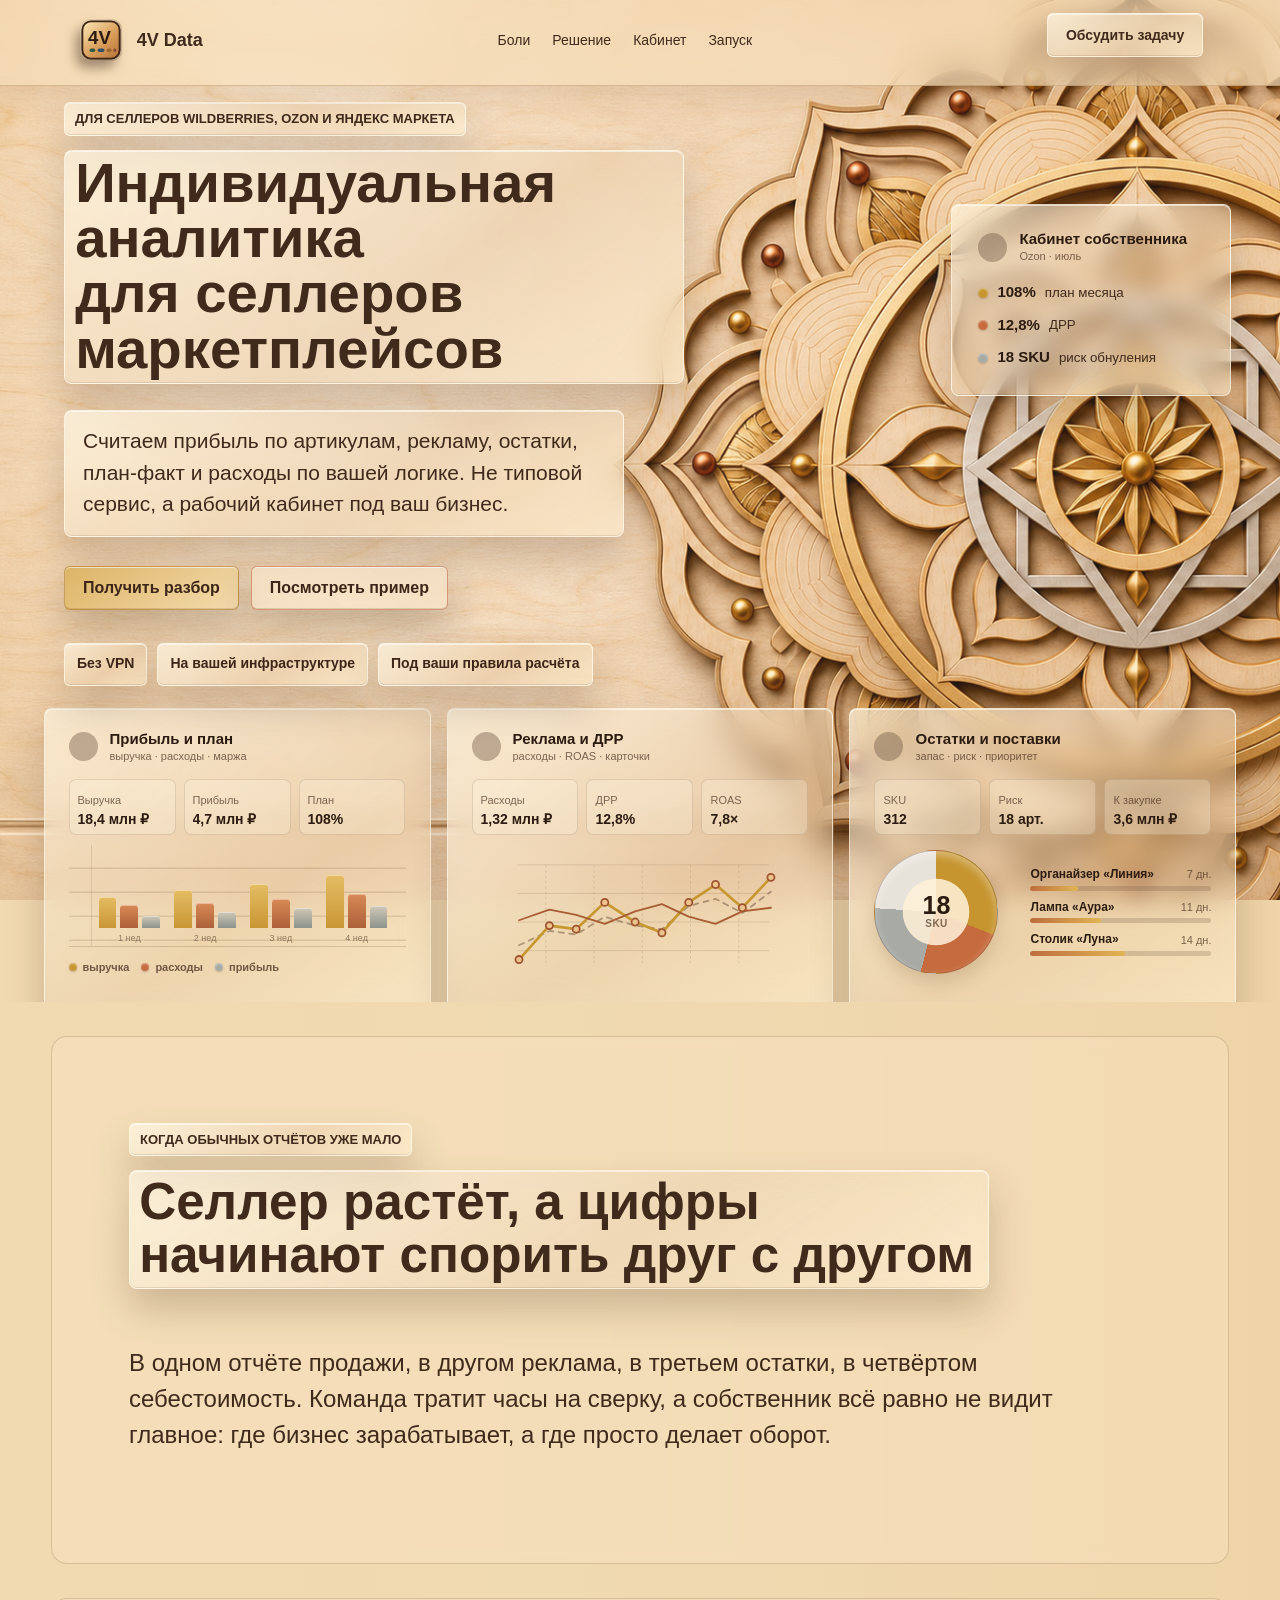
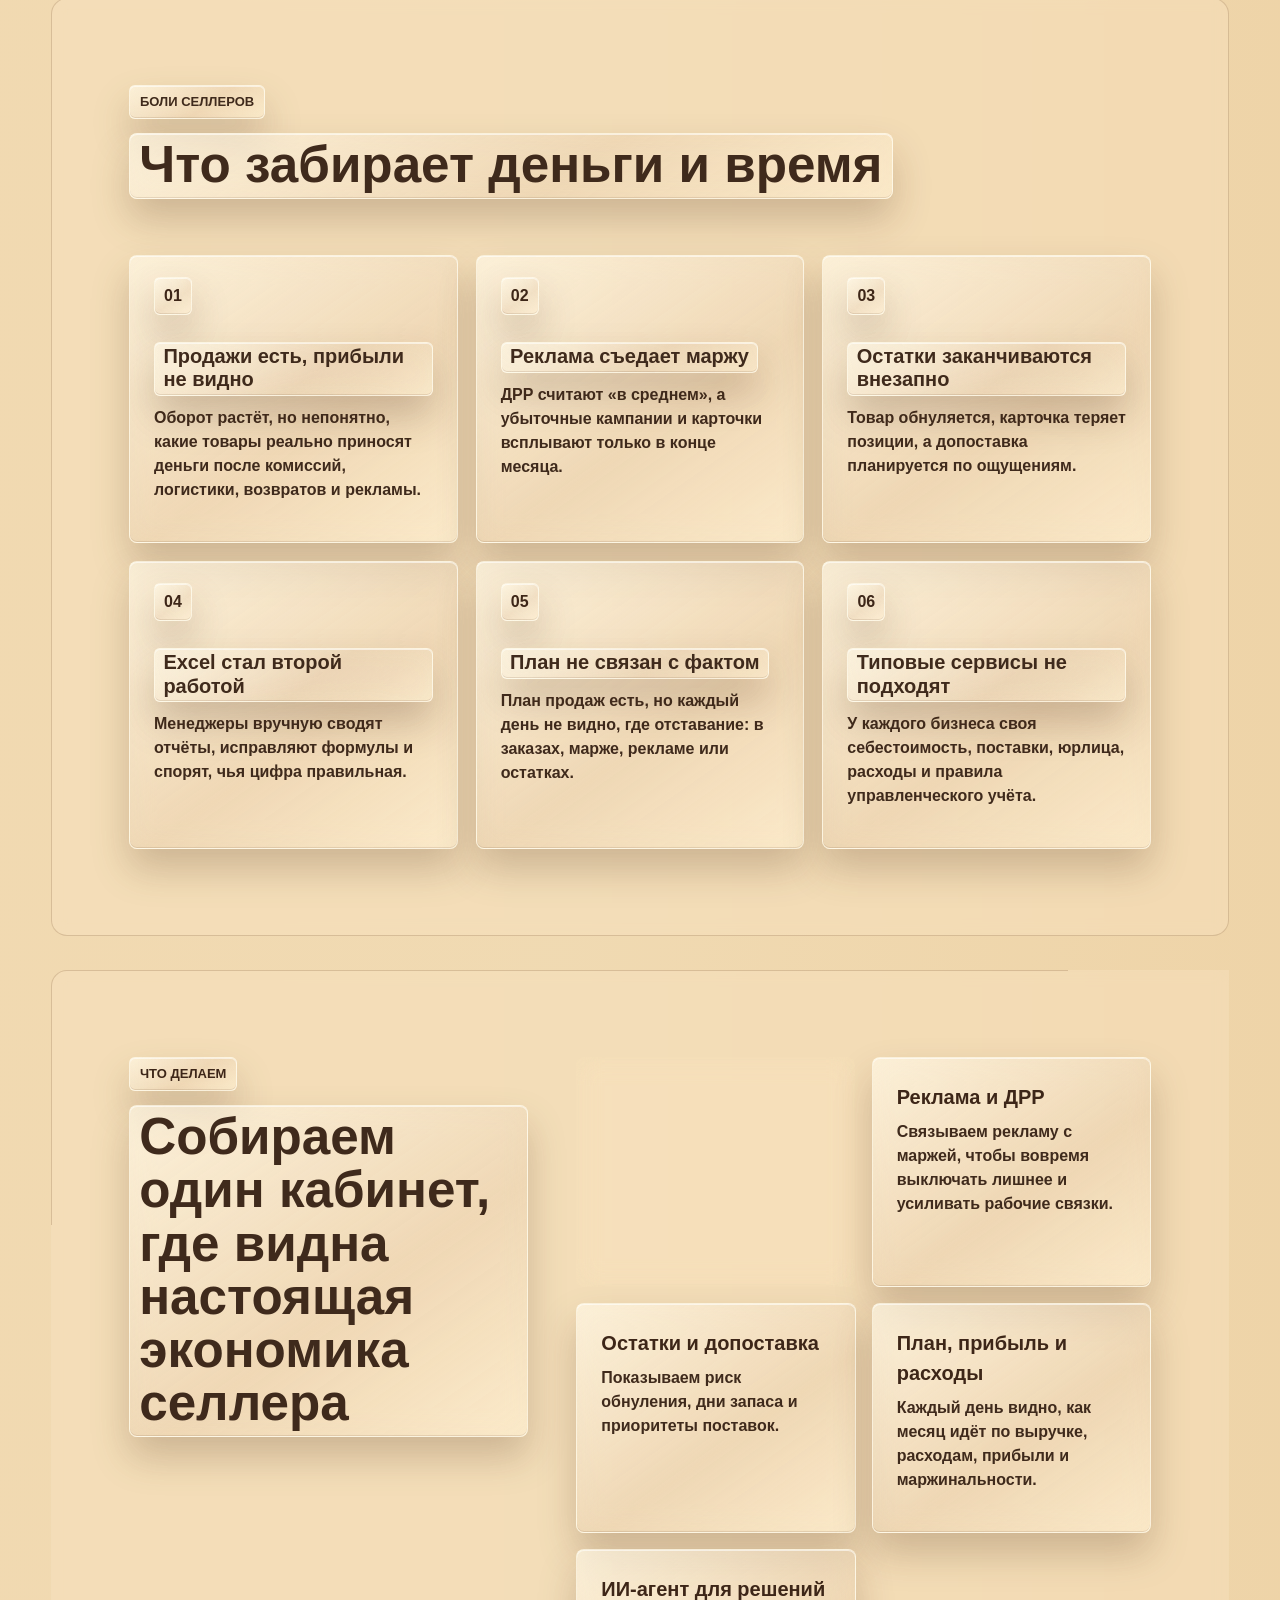
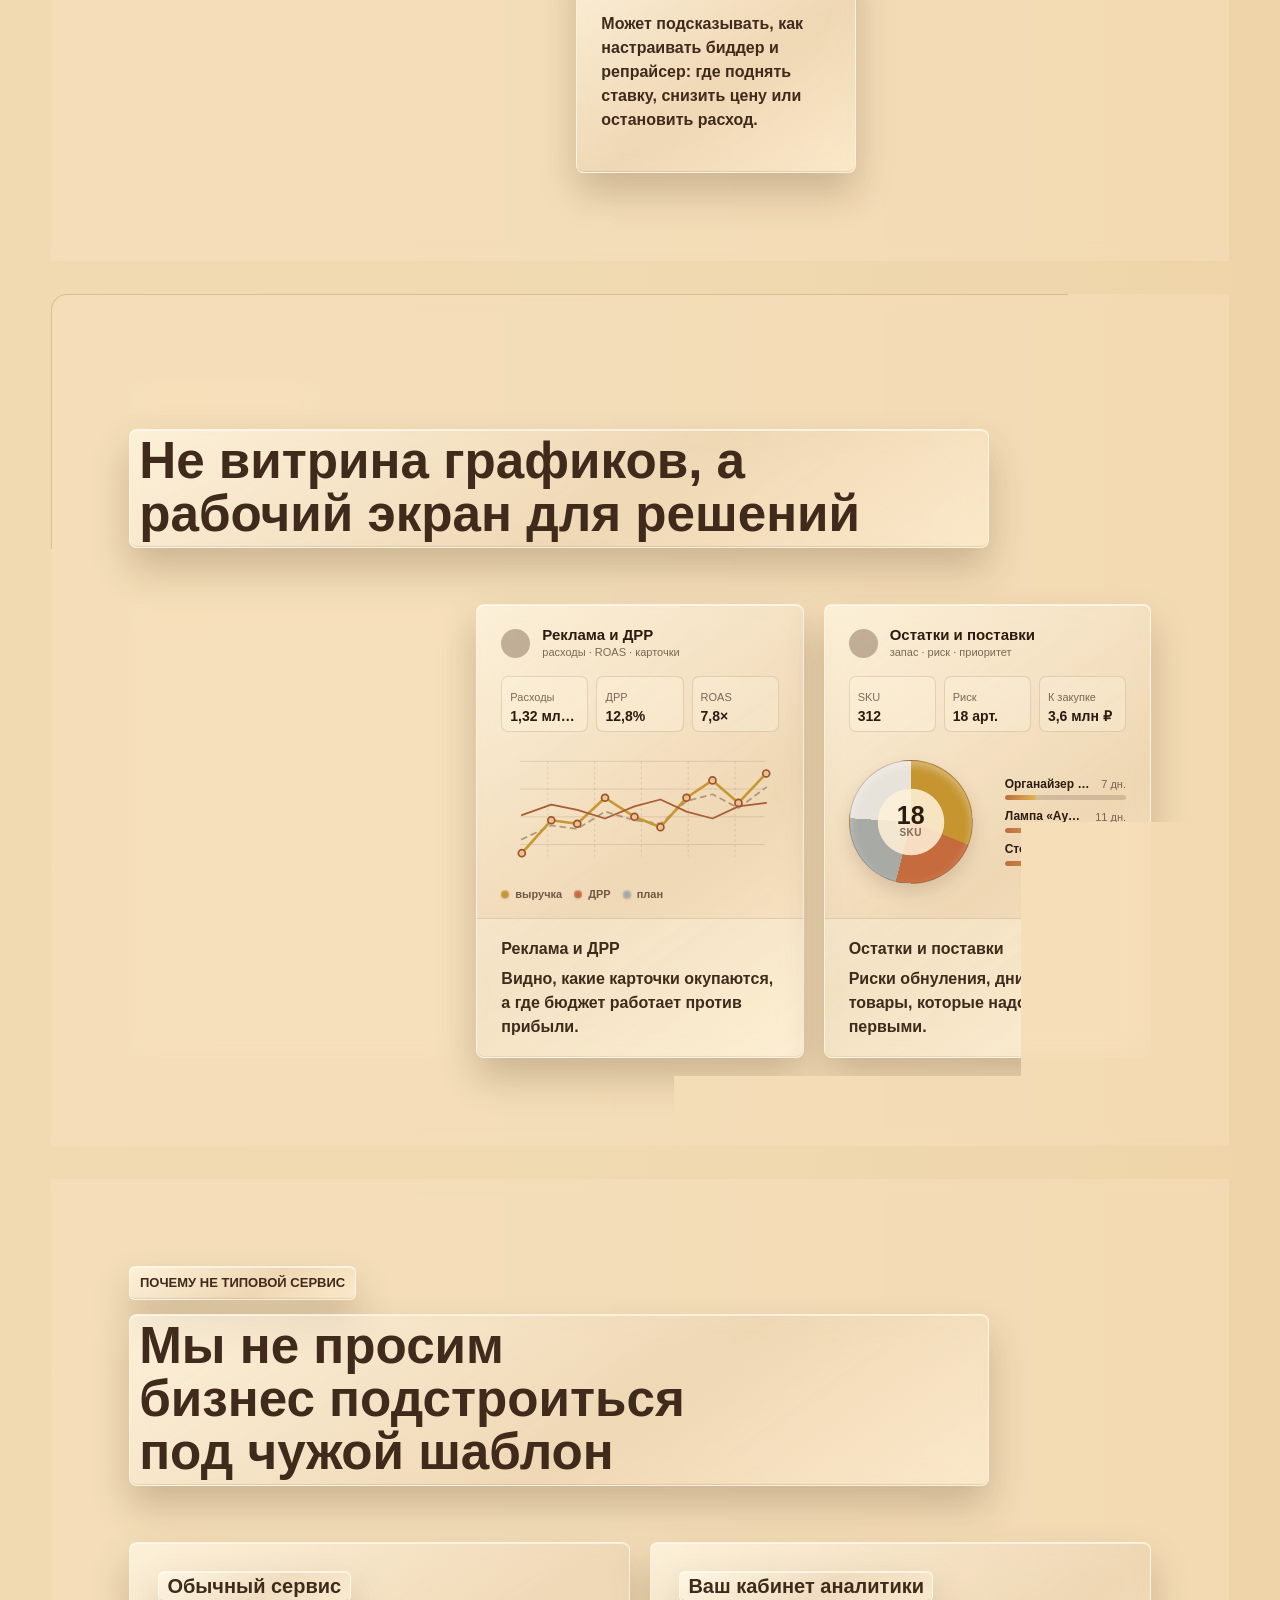
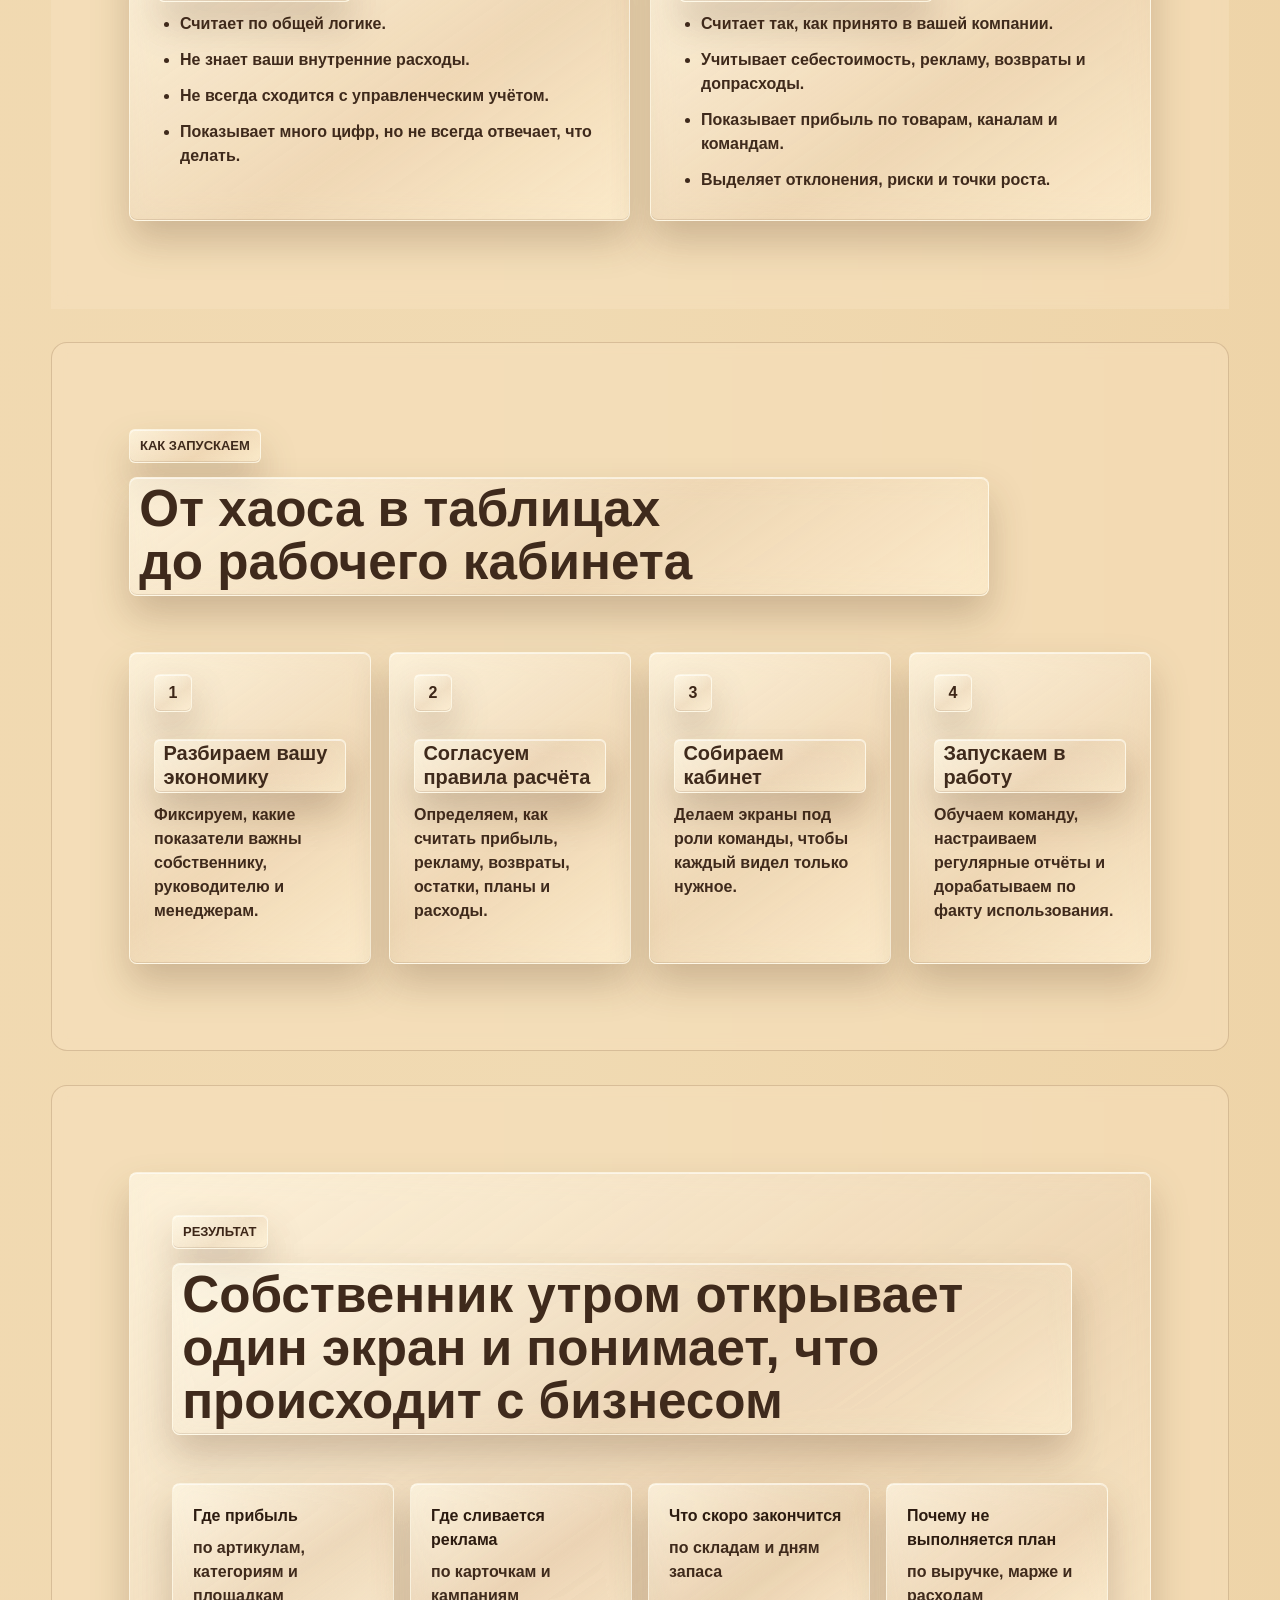
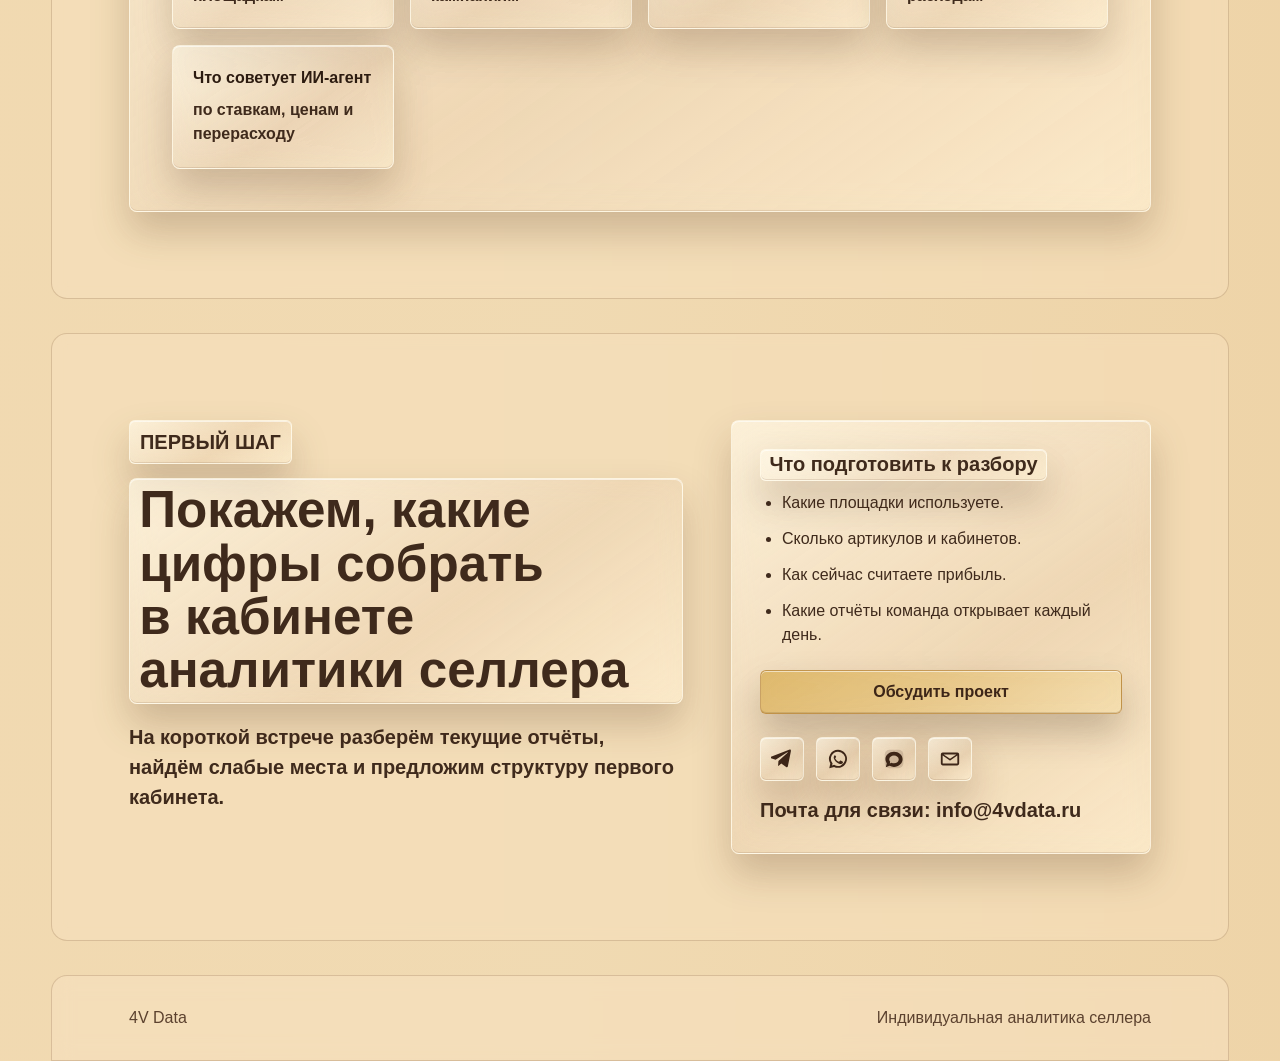
==== commit 5c07ec99: "Open dashboard demo from example button" ====
--- a/index.html
+++ b/index.html
@@ -111,7 +111,7 @@
         <p class="lead">Считаем прибыль по артикулам, рекламу, остатки, план-факт и расходы по вашей логике. Не типовой сервис, а рабочий кабинет под ваш бизнес.</p>
         <div class="hero-actions">
           <a class="button primary" href="#contact">Получить разбор</a>
-          <a class="button secondary" href="#screens">Посмотреть пример</a>
+          <a class="button secondary" href="ozon-seller-dashboard-demo.html" target="_blank" rel="noopener">Посмотреть пример</a>
         </div>
         <div class="hero-points" aria-label="Ключевые преимущества">
           <span>Без VPN</span>
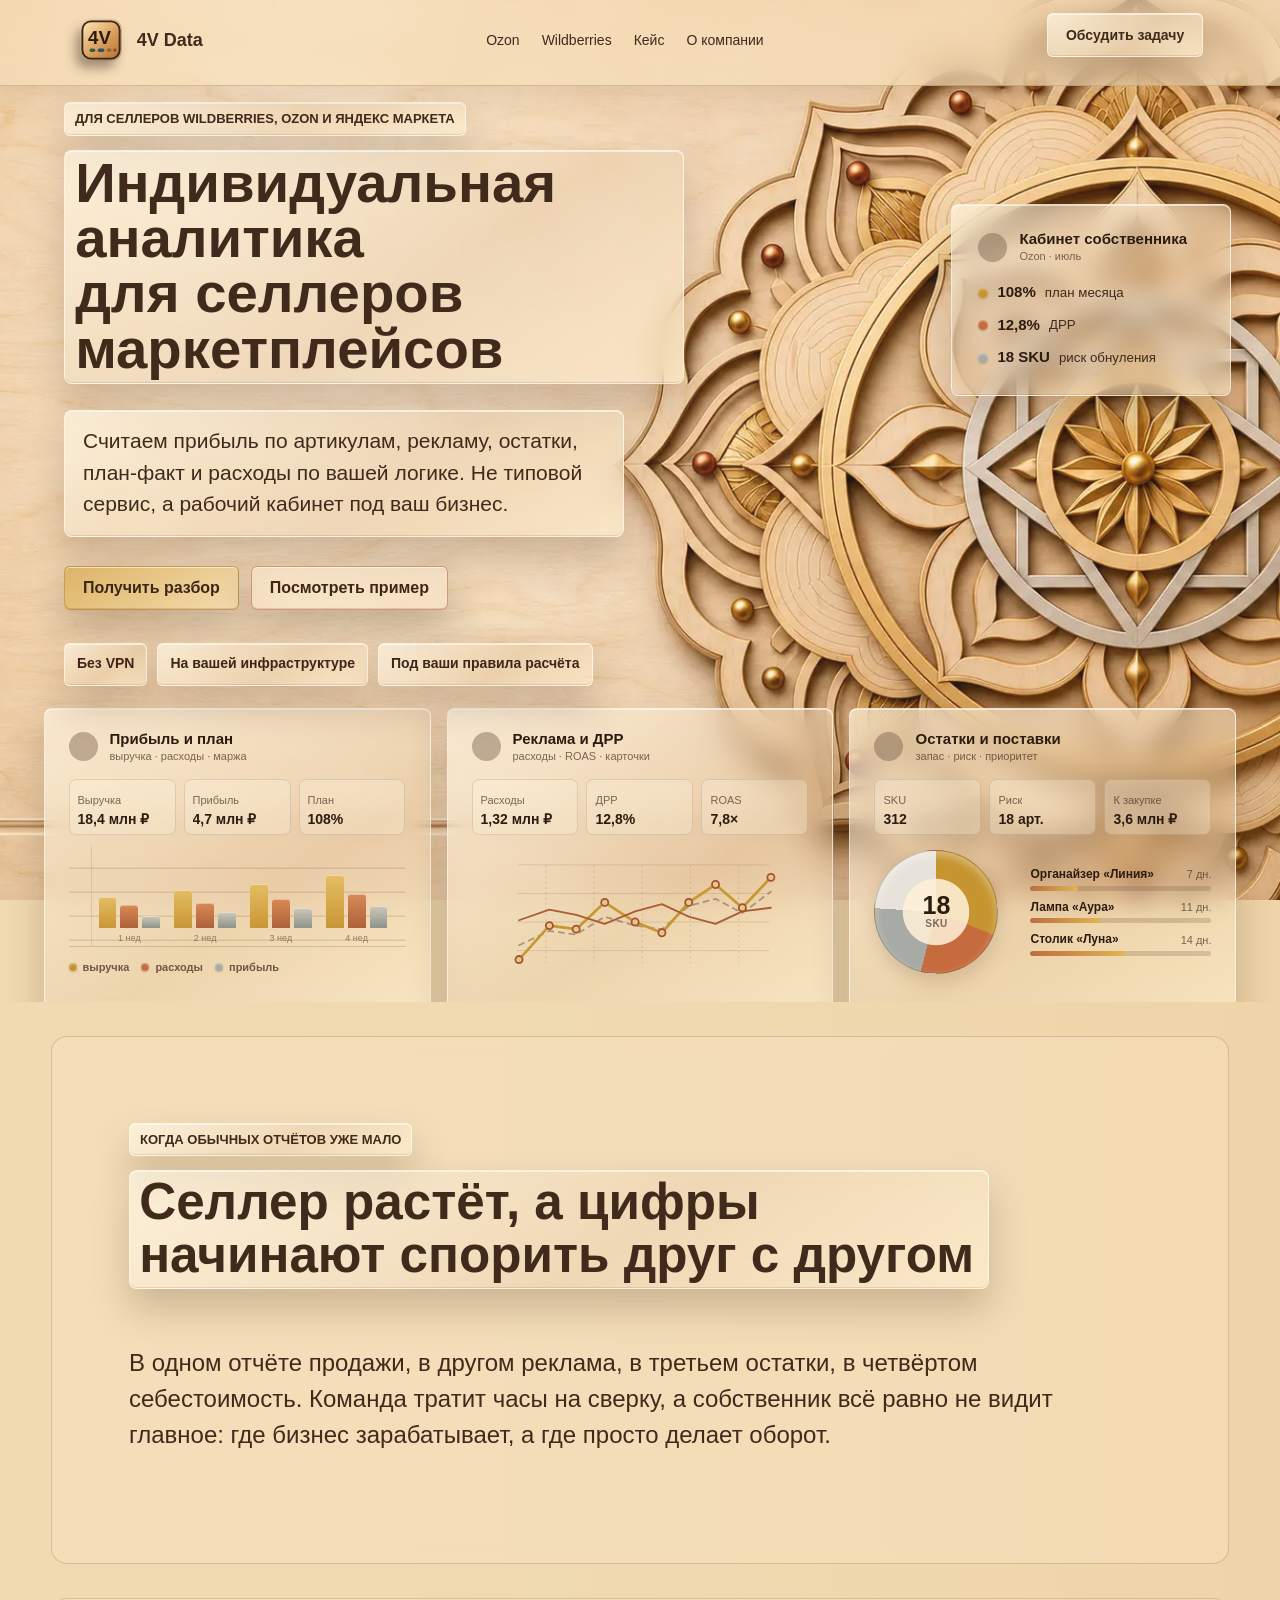
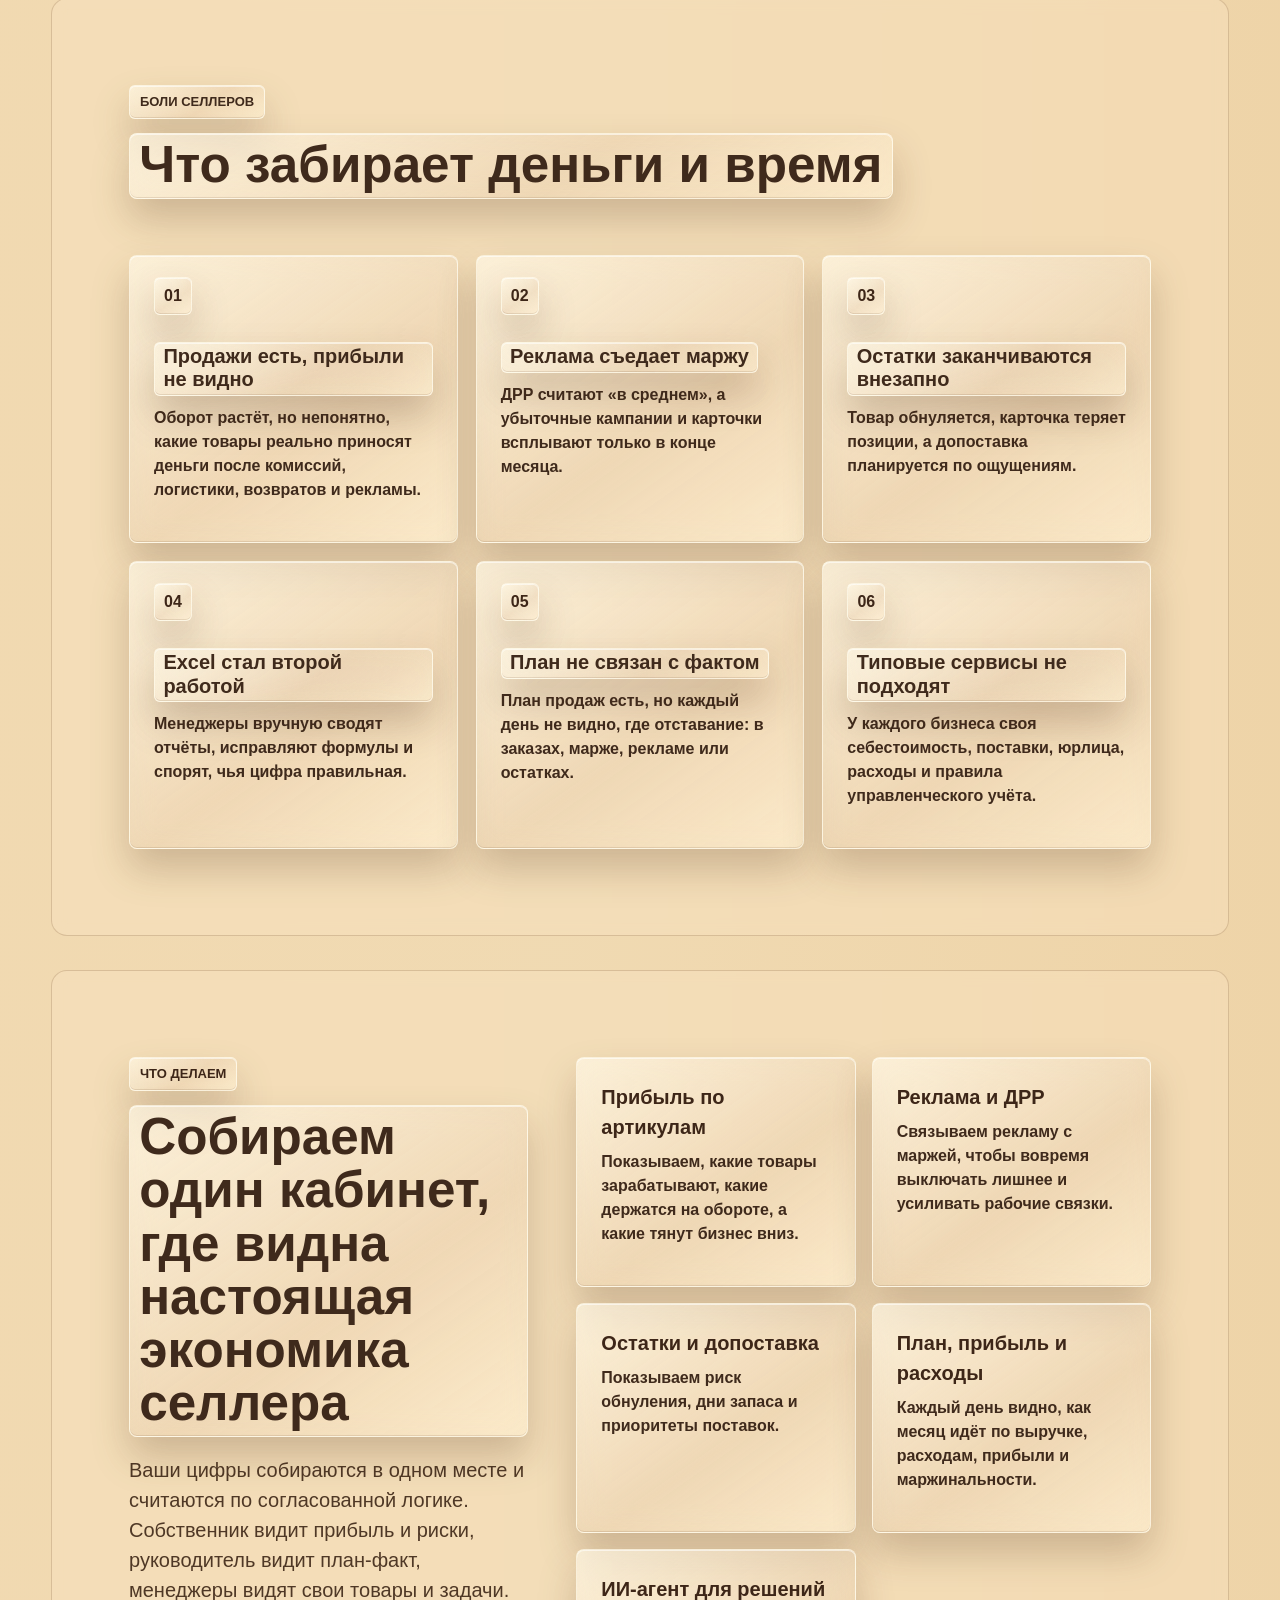
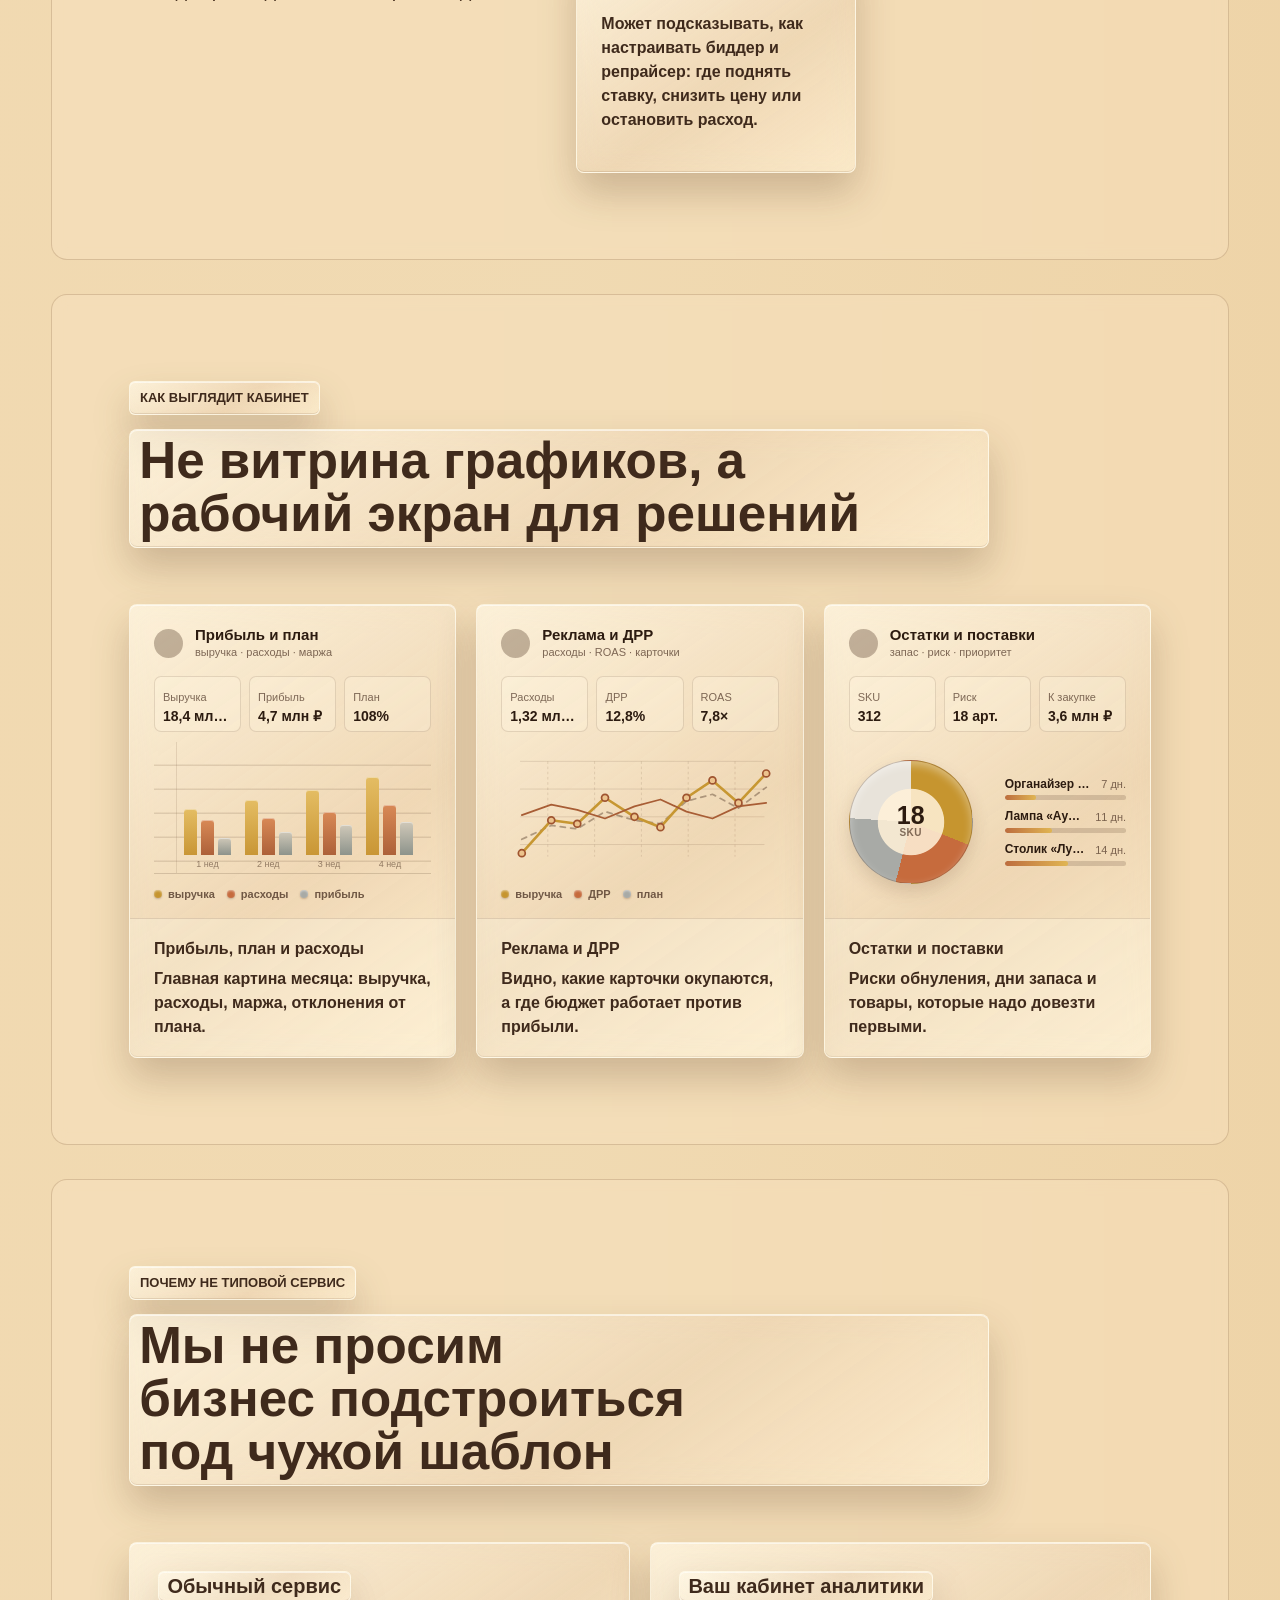
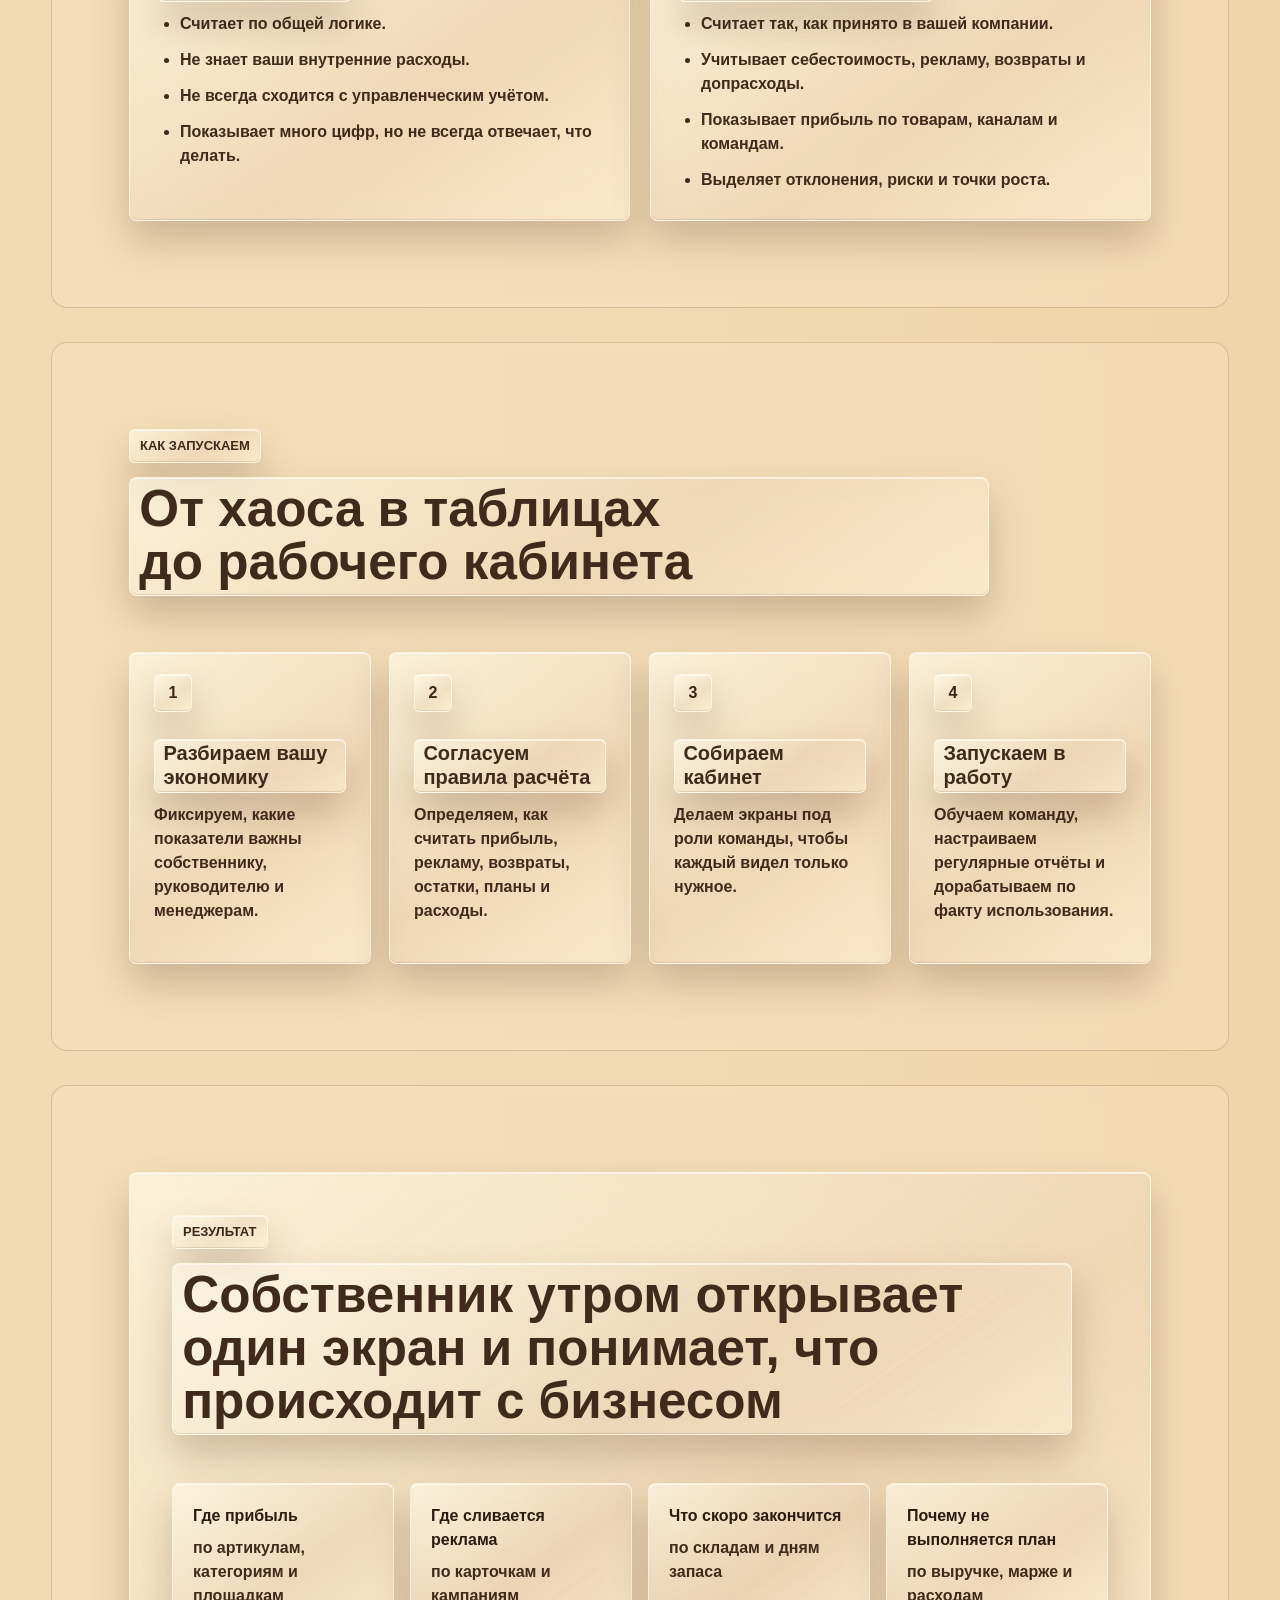
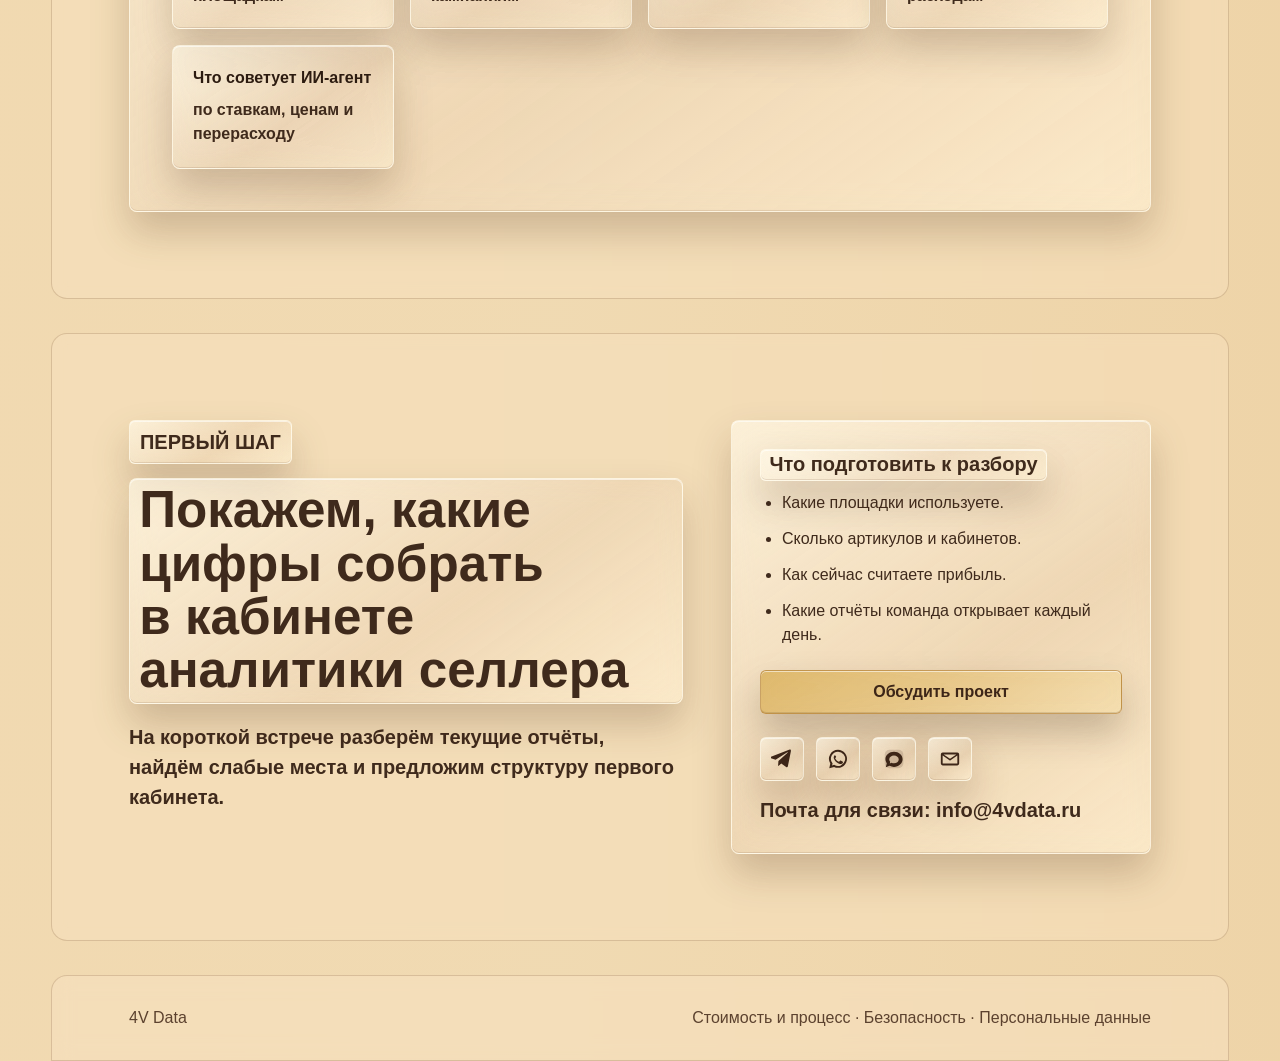
==== commit a1305bf9: "Implement SEO landing pages and conversion tracking" ====
--- a/index.html
+++ b/index.html
@@ -13,11 +13,11 @@
   <meta property="og:title" content="Аналитика селлера для Wildberries и Ozon">
   <meta property="og:description" content="Кабинет аналитики под экономику селлера: прибыль, реклама, остатки, план-факт и ИИ-советы по решениям.">
   <meta property="og:url" content="https://4vdata.ru/">
-  <meta property="og:image" content="https://4vdata.ru/assets/site-bg-reference.png?v=20260708-reference-ui">
+  <meta property="og:image" content="https://4vdata.ru/assets/og-4vdata.jpg?v=20260714">
   <meta name="twitter:card" content="summary_large_image">
   <meta name="twitter:title" content="Аналитика селлера для Wildberries и Ozon">
   <meta name="twitter:description" content="Индивидуальная аналитика селлера: прибыль, реклама, остатки, план-факт и ИИ-советы.">
-  <meta name="twitter:image" content="https://4vdata.ru/assets/site-bg-reference.png?v=20260708-reference-ui">
+  <meta name="twitter:image" content="https://4vdata.ru/assets/og-4vdata.jpg?v=20260714">
   <link rel="icon" href="assets/logo-mark.svg?v=20260708-logo" type="image/svg+xml">
   <link rel="apple-touch-icon" href="assets/logo-mark.png?v=20260708-logo">
   <script type="application/ld+json">
@@ -31,7 +31,8 @@
         "url": "https://4vdata.ru/",
         "email": "info@4vdata.ru",
         "logo": "https://4vdata.ru/assets/logo.svg?v=20260708-logo",
-        "image": "https://4vdata.ru/assets/site-bg-reference.png?v=20260708-reference-ui"
+        "image": "https://4vdata.ru/assets/og-4vdata.jpg?v=20260714",
+        "founder": { "@id": "https://4vdata.ru/o-kompanii/#person" }
       },
       {
         "@type": "WebSite",
@@ -60,6 +61,17 @@
           "audienceType": "Селлеры Wildberries, Ozon и Яндекс Маркета"
         },
         "description": "Кабинет аналитики селлера, который считает прибыль по артикулам, рекламу, остатки, план-факт, расходы и помогает принимать решения по биддеру и репрайсеру."
+      },
+      {
+        "@type": "Person",
+        "@id": "https://4vdata.ru/o-kompanii/#person",
+        "name": "Руслан Гайфутдинов",
+        "honorificSuffix": "FCCA",
+        "url": "https://4vdata.ru/o-kompanii/",
+        "sameAs": [
+          "https://profi.ru/profile/GayfutdinovRV/",
+          "https://www.linkedin.com/in/ruslan-gaifutdinov-fcca-670609101/"
+        ]
       }
     ]
   }
@@ -95,12 +107,12 @@
       <span class="brand-wordmark">4V Data</span>
     </a>
     <nav class="nav" aria-label="Навигация">
-      <a href="#pain">Боли</a>
-      <a href="#solution">Решение</a>
-      <a href="#screens">Кабинет</a>
-      <a href="#start">Запуск</a>
+      <a href="analitika-ozon/">Ozon</a>
+      <a href="analitika-wildberries/">Wildberries</a>
+      <a href="keisy/individualnaya-analitika-sellera/">Кейс</a>
+      <a href="o-kompanii/">О компании</a>
     </nav>
-    <a class="top-cta" href="#contact">Обсудить задачу</a>
+    <a class="top-cta" href="#contact" data-goal="cta_contact">Обсудить задачу</a>
   </header>
 
   <main id="top">
@@ -110,8 +122,8 @@
         <h1>Индивидуальная аналитика для селлеров маркетплейсов</h1>
         <p class="lead">Считаем прибыль по артикулам, рекламу, остатки, план-факт и расходы по вашей логике. Не типовой сервис, а рабочий кабинет под ваш бизнес.</p>
         <div class="hero-actions">
-          <a class="button primary" href="#contact">Получить разбор</a>
-          <a class="button secondary" href="ozon-seller-dashboard-demo.html" target="_blank" rel="noopener">Посмотреть пример</a>
+          <a class="button primary" href="#contact" data-goal="cta_contact">Получить разбор</a>
+          <a class="button secondary" href="ozon-seller-dashboard-demo.html" target="_blank" rel="noopener" data-goal="open_demo">Посмотреть пример</a>
         </div>
         <div class="hero-points" aria-label="Ключевые преимущества">
           <span>Без VPN</span>
@@ -436,7 +448,7 @@
           <li>Как сейчас считаете прибыль.</li>
           <li>Какие отчёты команда открывает каждый день.</li>
         </ul>
-        <a class="button primary full" href="mailto:info@4vdata.ru?subject=%D0%90%D0%BD%D0%B0%D0%BB%D0%B8%D1%82%D0%B8%D0%BA%D0%B0%20%D1%81%D0%B5%D0%BB%D0%BB%D0%B5%D1%80%D0%B0">Обсудить проект</a>
+        <a class="button primary full" href="mailto:info@4vdata.ru?subject=%D0%90%D0%BD%D0%B0%D0%BB%D0%B8%D1%82%D0%B8%D0%BA%D0%B0%20%D1%81%D0%B5%D0%BB%D0%BB%D0%B5%D1%80%D0%B0" data-goal="cta_contact">Обсудить проект</a>
         <div class="contact-links" aria-label="Контакты">
           <a href="https://t.me/Nfrtum" target="_blank" rel="noopener" aria-label="Telegram" title="Telegram" data-tooltip="Telegram">
             <svg viewBox="0 0 24 24" aria-hidden="true">
@@ -467,7 +479,8 @@
 
   <footer class="footer">
     <span>4V Data</span>
-    <span>Индивидуальная аналитика селлера</span>
+    <span><a href="stoimost-i-process/">Стоимость и процесс</a> · <a href="bezopasnost-dannyh/">Безопасность</a> · <a href="privacy/">Персональные данные</a></span>
   </footer>
+  <script src="assets/site.js?v=20260714" defer></script>
 </body>
 </html>
--- a/assets/styles.css
+++ b/assets/styles.css
@@ -1022,7 +1022,7 @@
 }
 
 :root {
-  --page-bg: url("site-bg-reference.png");
+  --page-bg: url("site-bg-reference.webp");
   --ref-ink: #3f2a1c;
   --ref-muted: rgba(74, 55, 42, .72);
   --ref-line: rgba(107, 82, 62, .52);
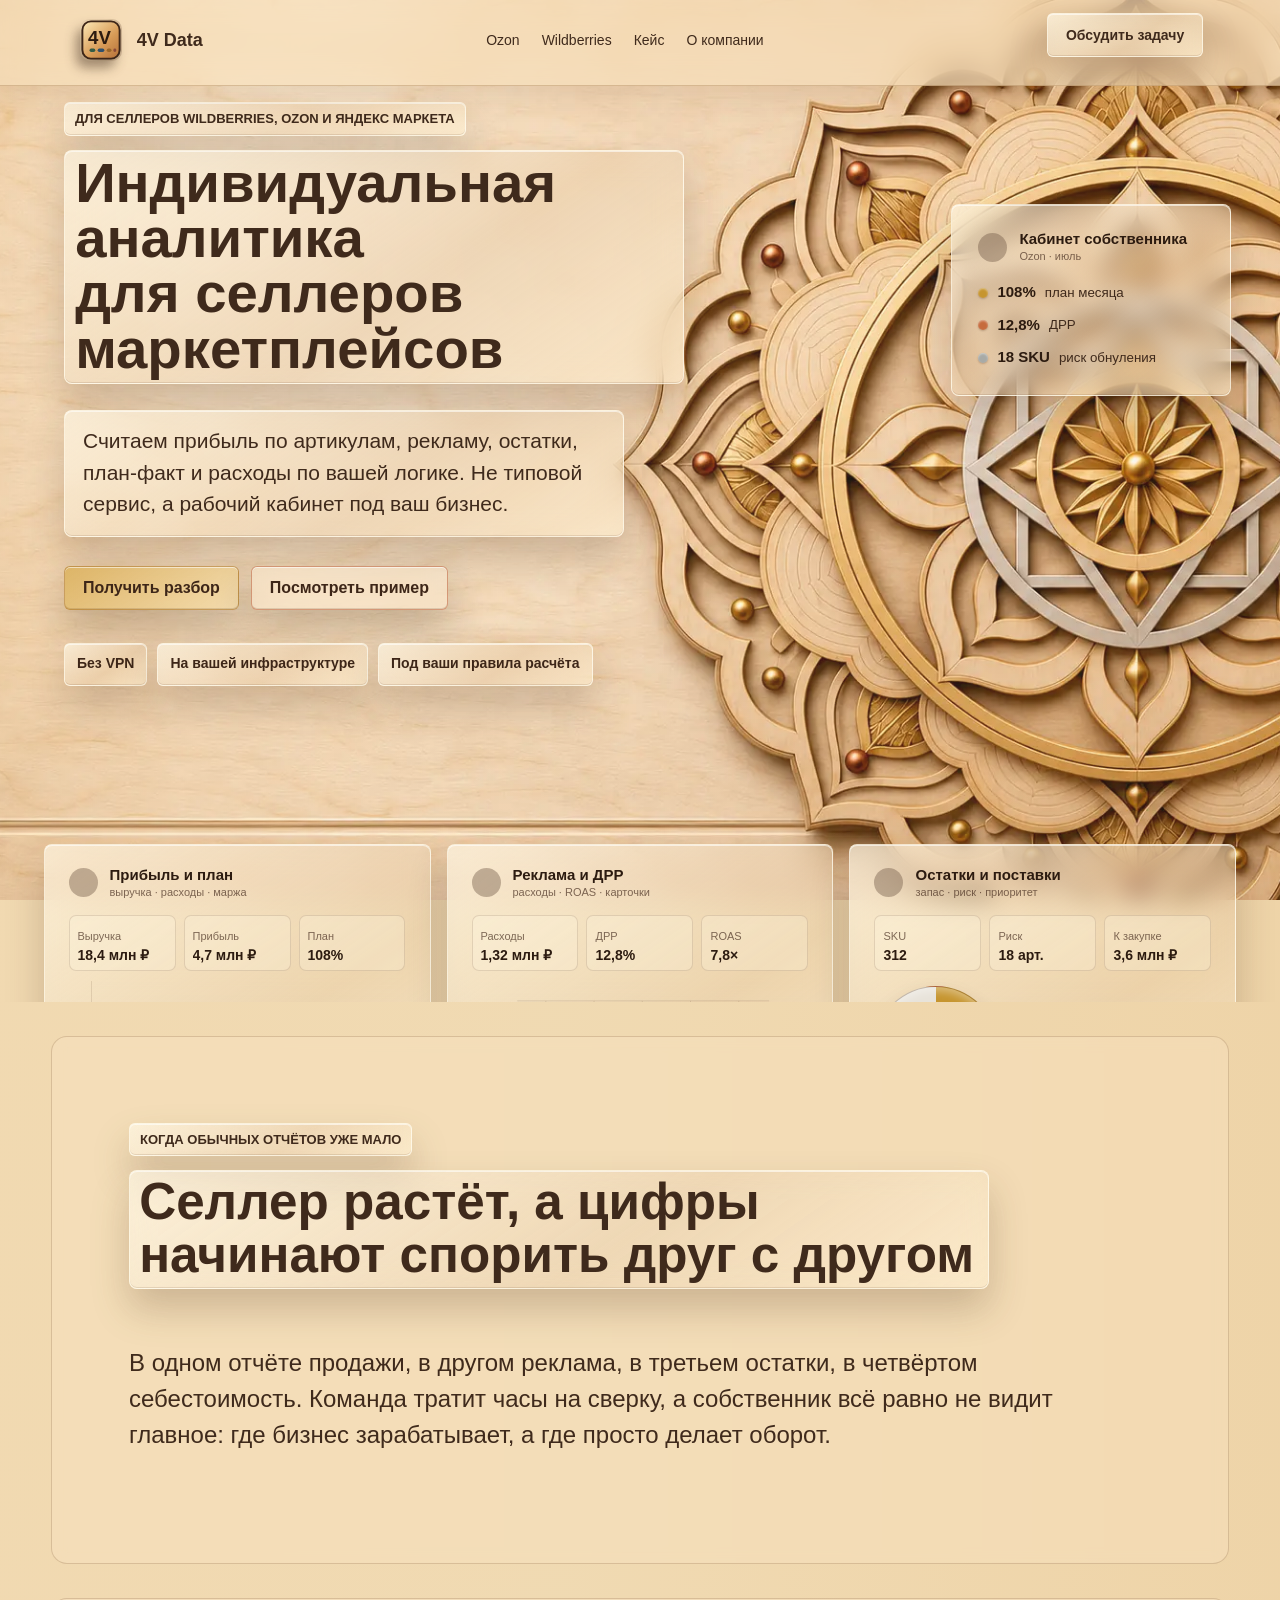
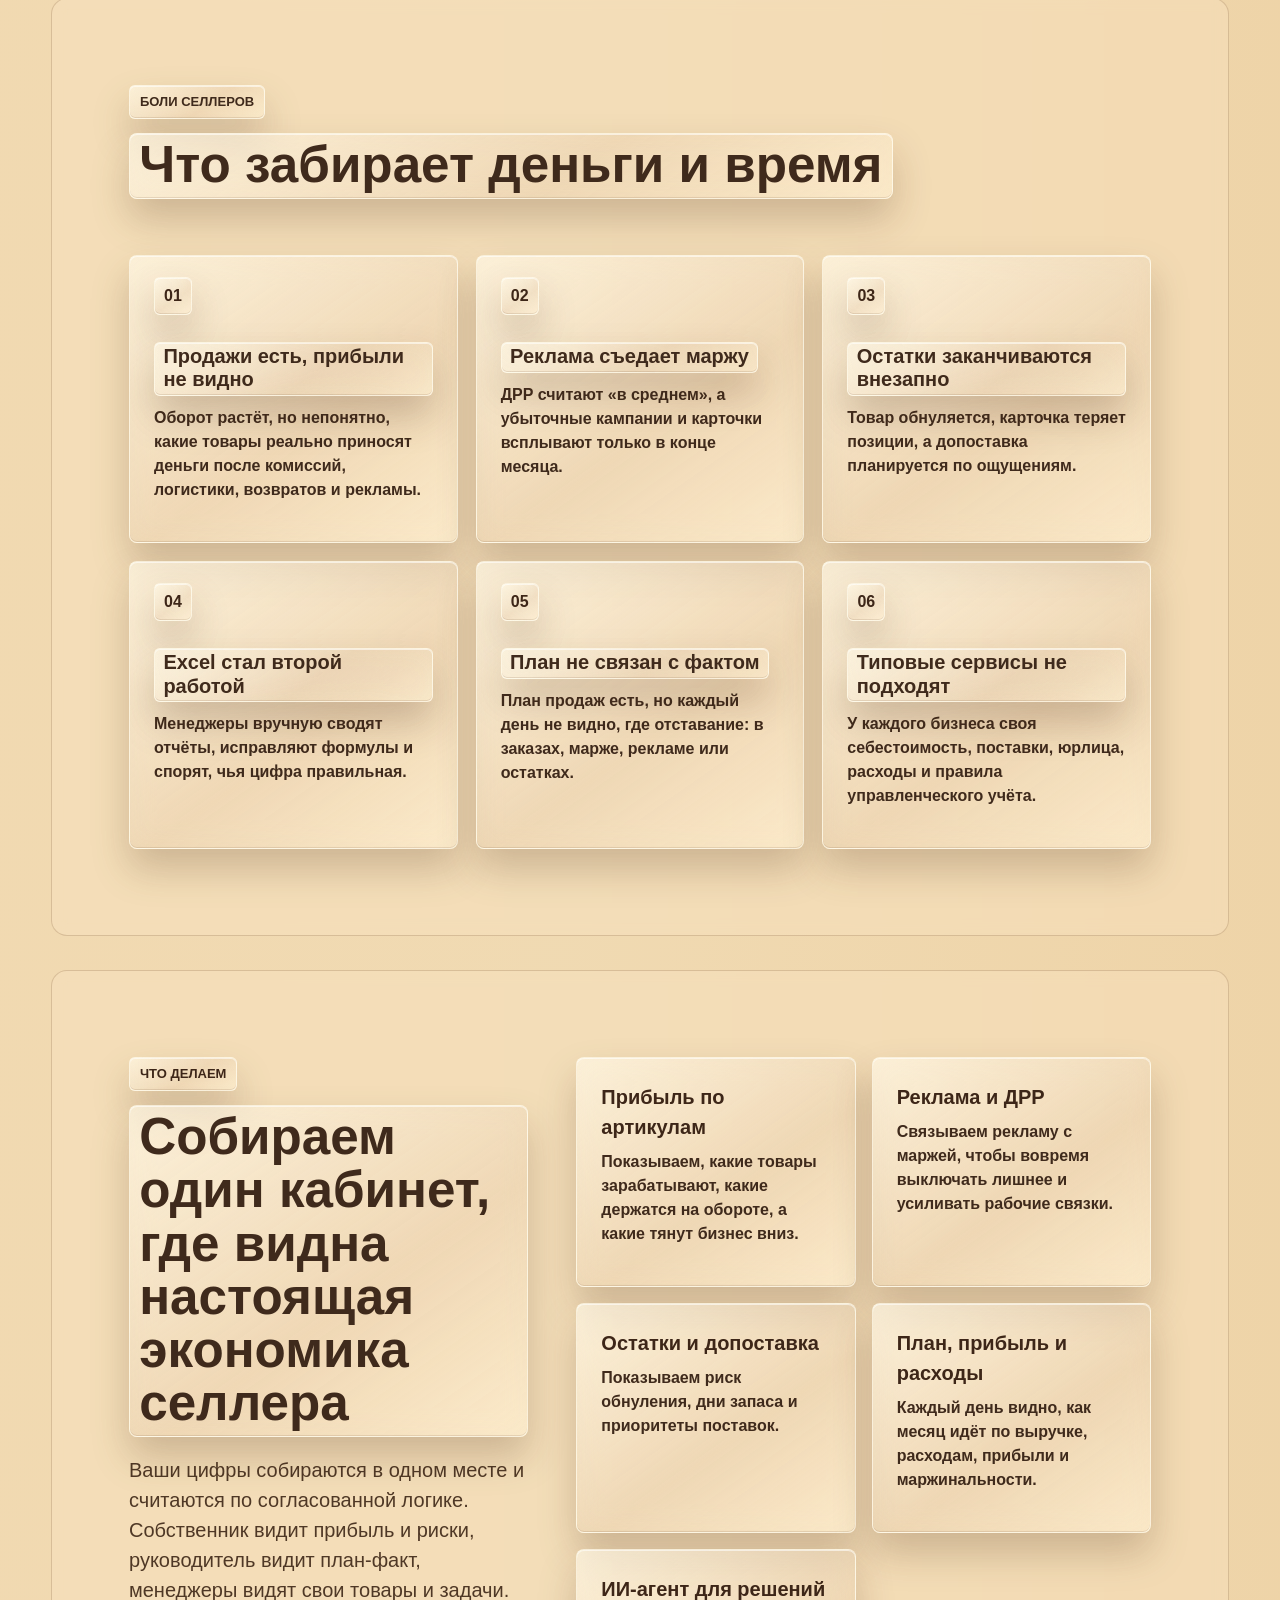
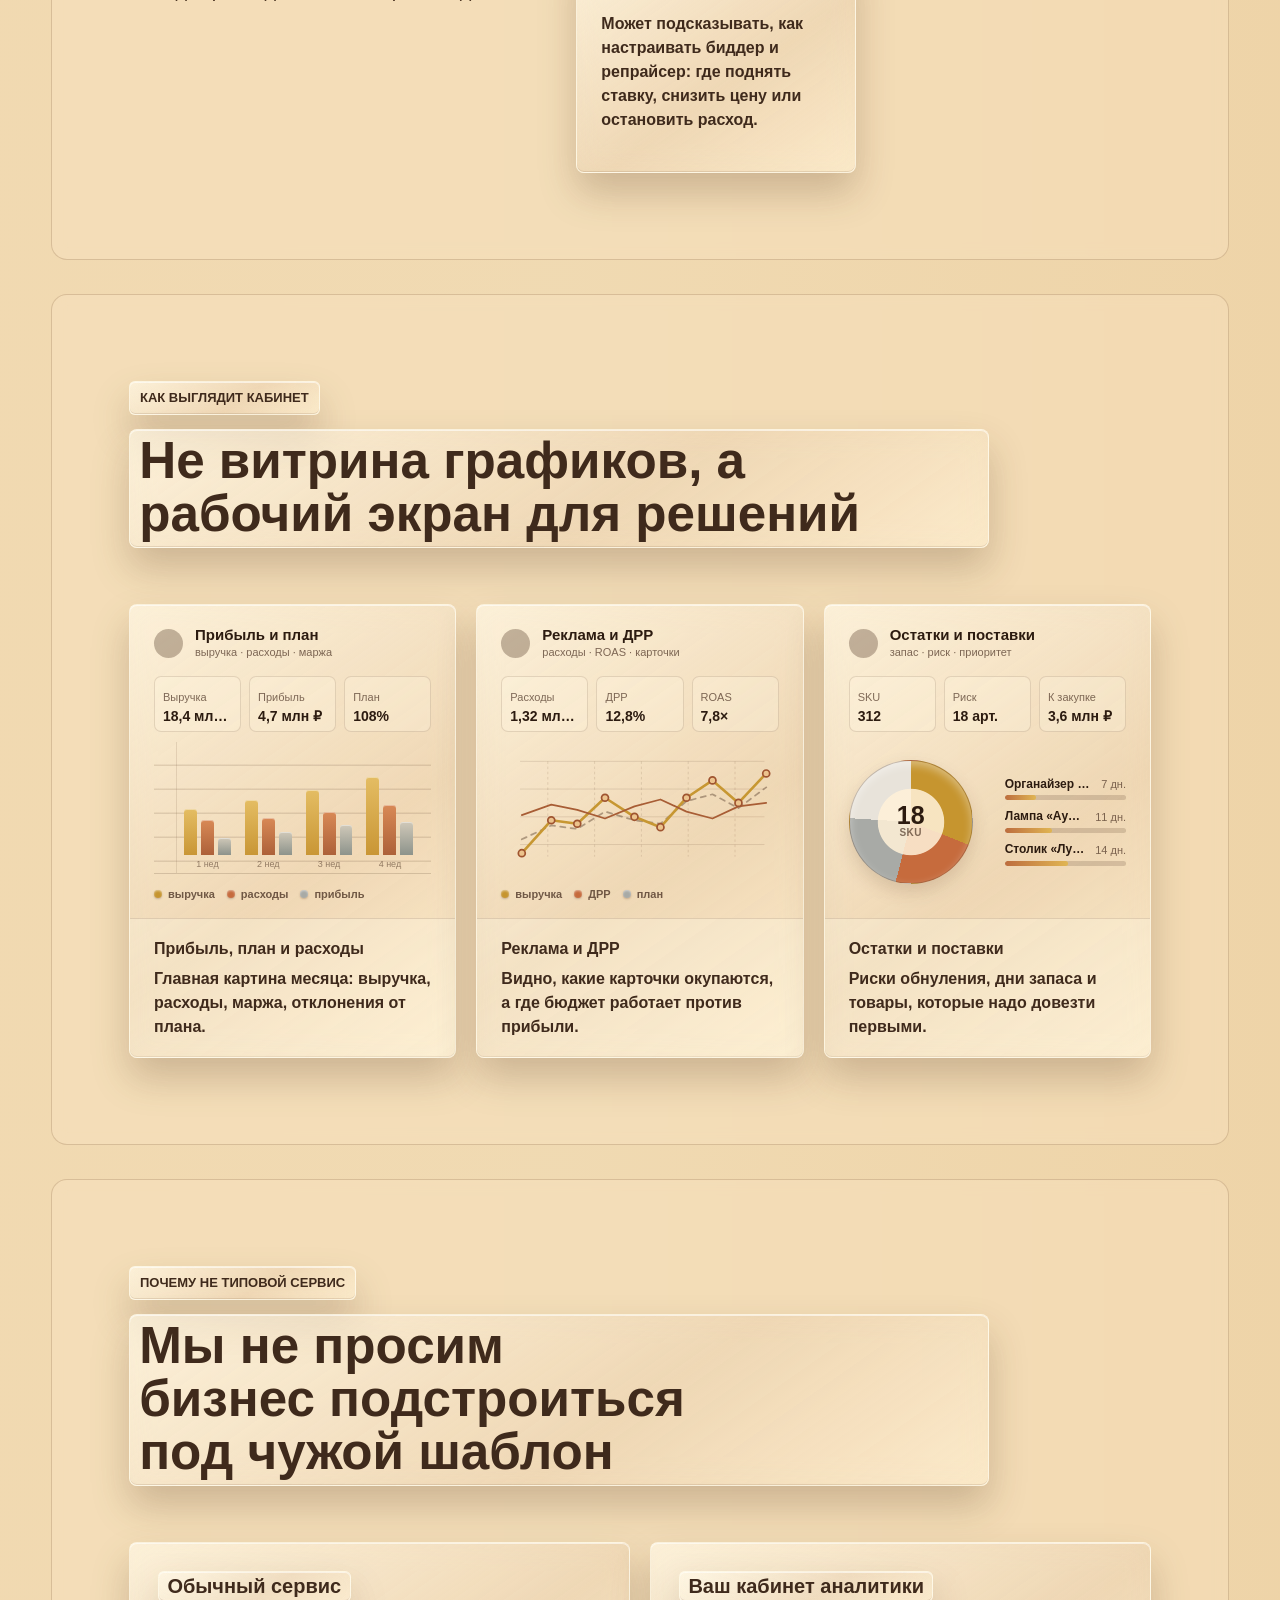
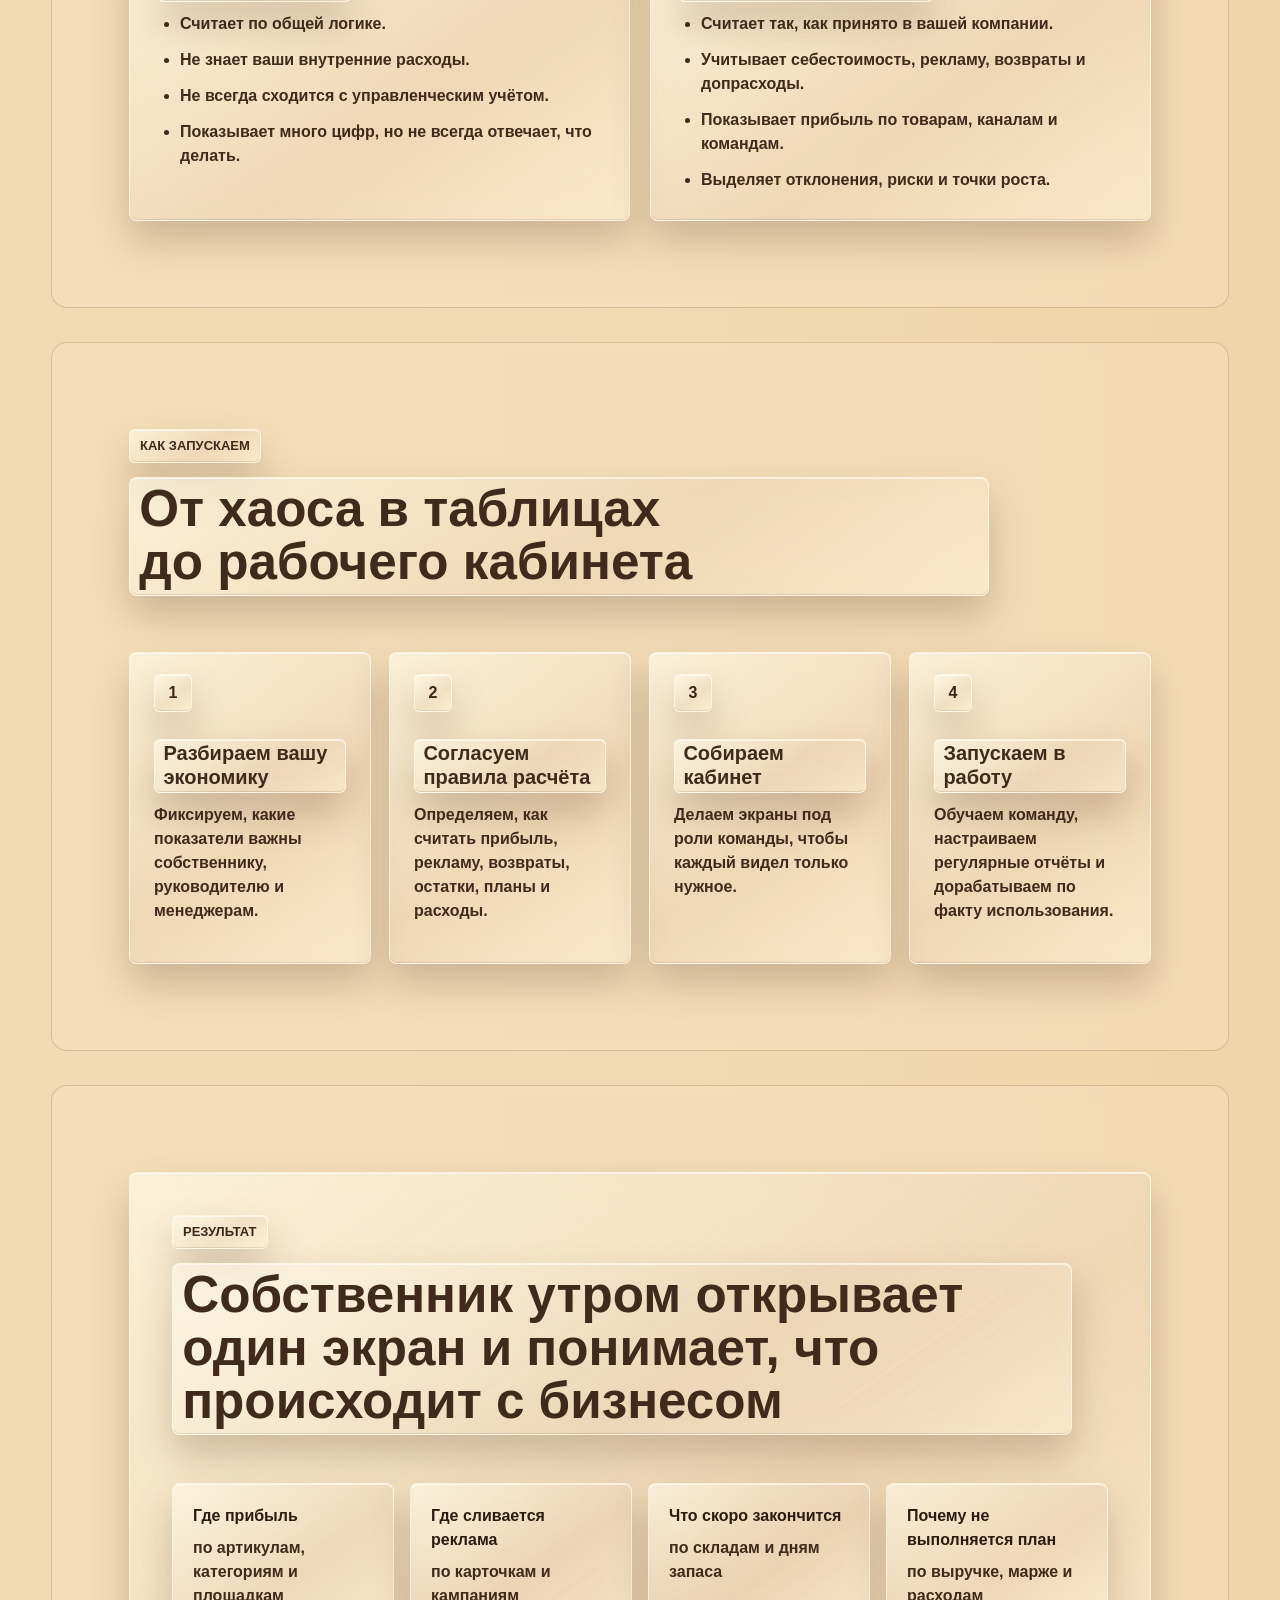
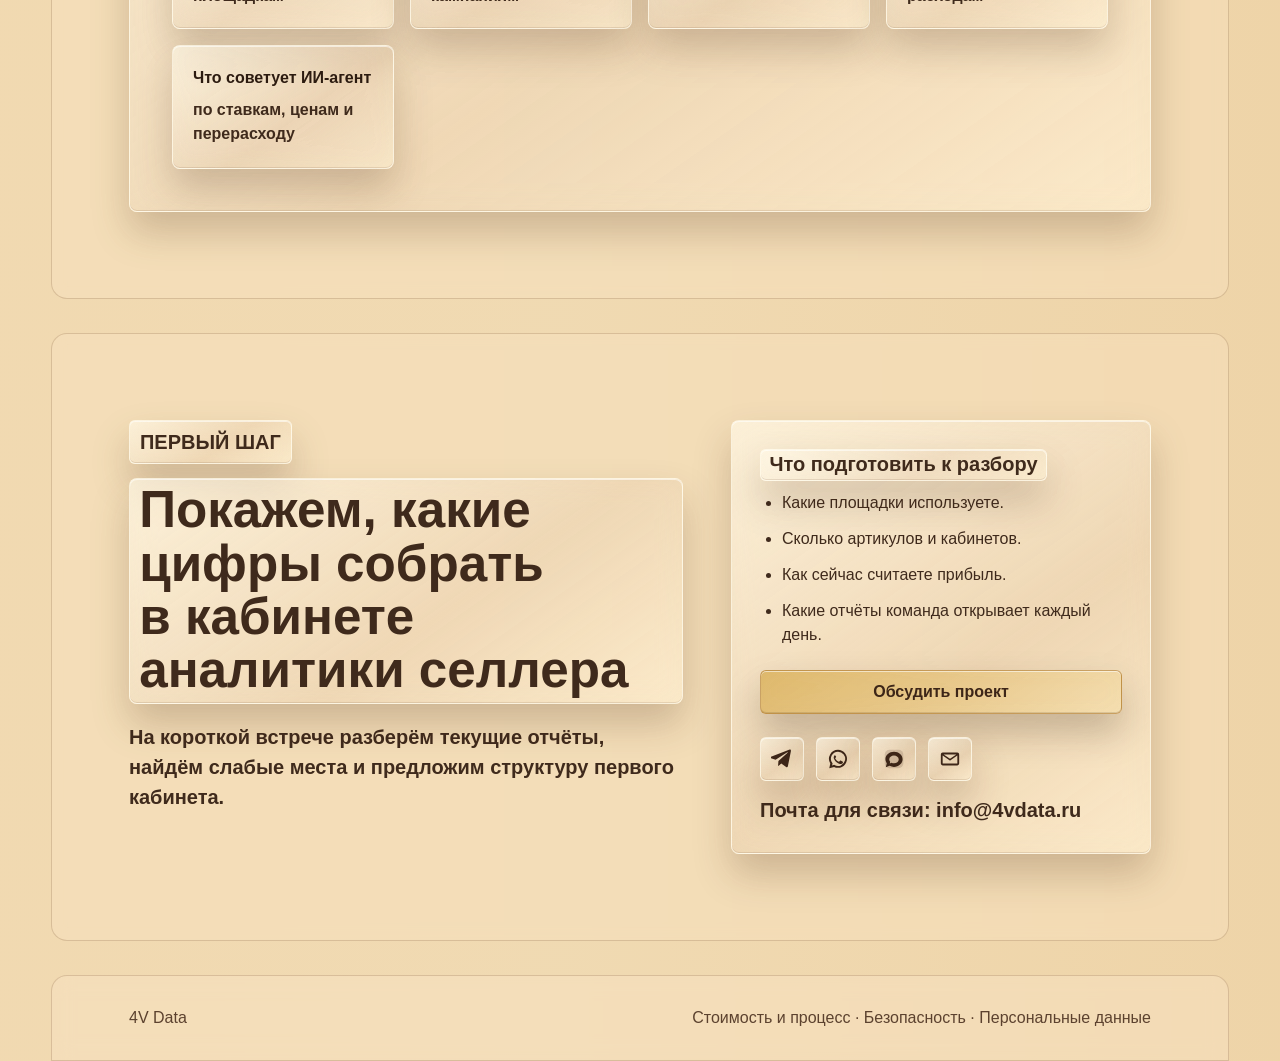
==== commit d1c8d619: "Force hero cards below feature chips" ====
--- a/index.html
+++ b/index.html
@@ -88,7 +88,7 @@
       ym(110597182, 'init', {ssr:true, webvisor:true, clickmap:true, ecommerce:"dataLayer", referrer: document.referrer, url: location.href, accurateTrackBounce:true, trackLinks:true});
   </script>
   <!-- /Yandex.Metrika counter -->
-  <link rel="stylesheet" href="assets/styles.css?v=20260713-seller-visuals">
+  <link rel="stylesheet" href="assets/styles.css?v=20260714-hero-points-gap2">
 </head>
 <body>
   <noscript><div><img src="https://mc.yandex.ru/watch/110597182" style="position:absolute; left:-9999px;" alt=""></div></noscript>
--- a/assets/styles.css
+++ b/assets/styles.css
@@ -1672,14 +1672,17 @@
     width: min(280px, 42vw);
   }
 
-  .ref-card-row {
-    grid-template-columns: minmax(0, 1fr);
-  }
 }
 
 @media (min-width: 761px) and (max-height: 940px) {
   .ref-card-row {
-    bottom: -34px;
+    bottom: -170px;
+  }
+}
+
+@media (min-width: 761px) and (max-width: 1050px) and (max-height: 940px) {
+  .ref-card-row {
+    bottom: -170px;
   }
 }
 
@@ -1726,7 +1729,8 @@
   .ref-card-row {
     left: 12px;
     right: 12px;
-    bottom: -124px;
+    bottom: -190px;
+    grid-template-columns: minmax(0, 1fr);
     gap: 12px;
   }
 
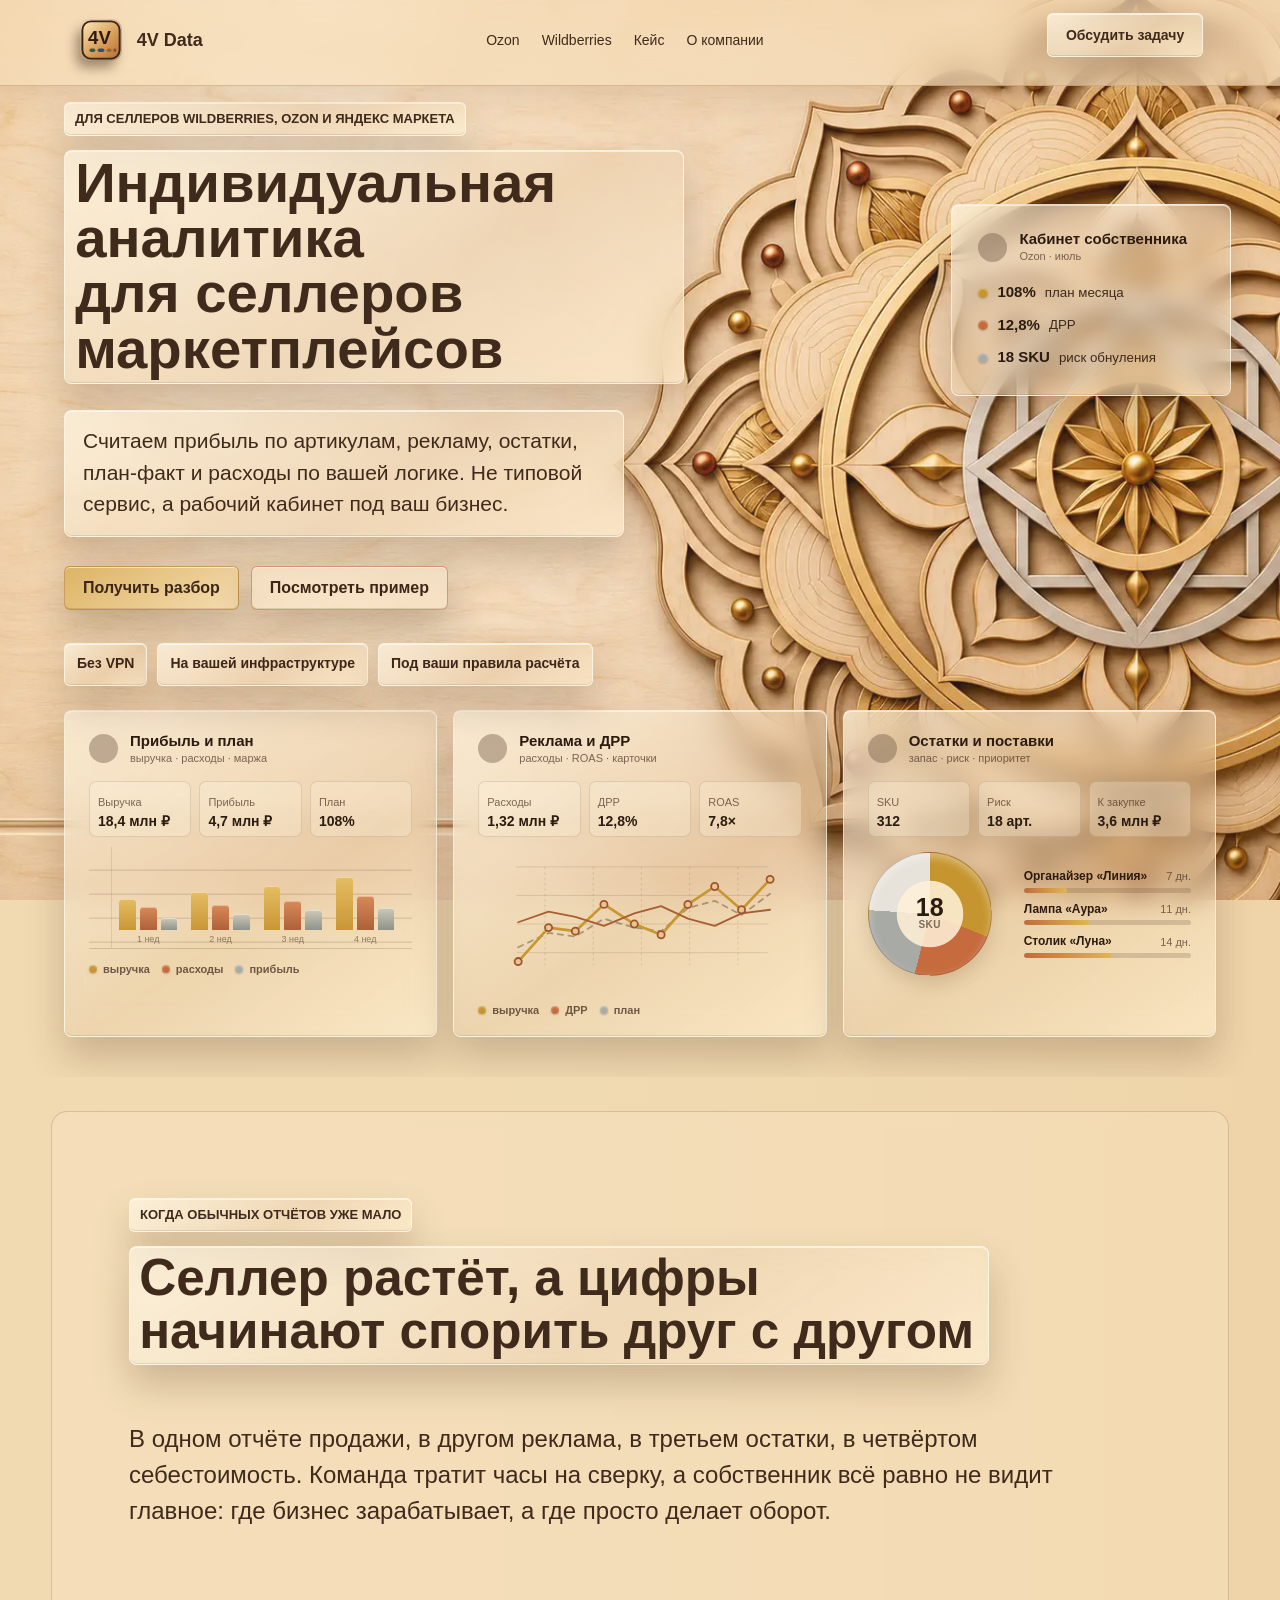
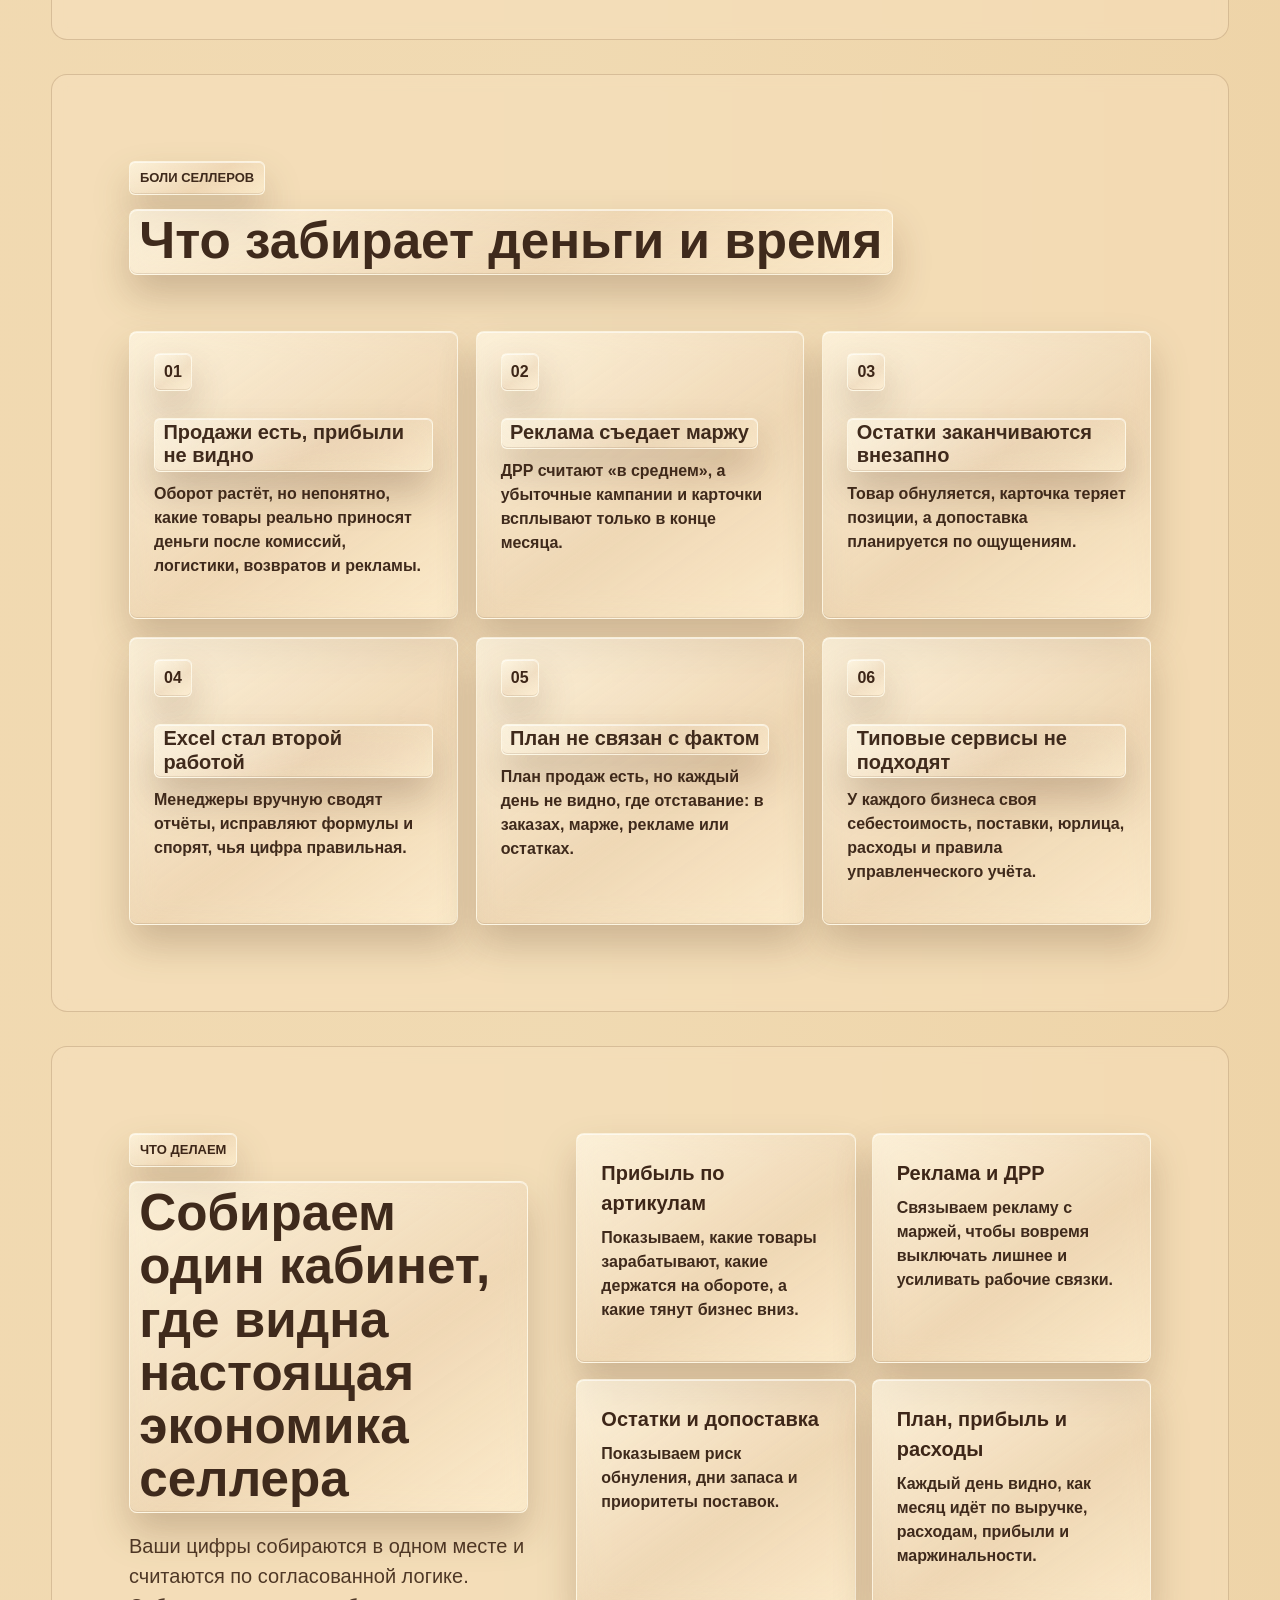
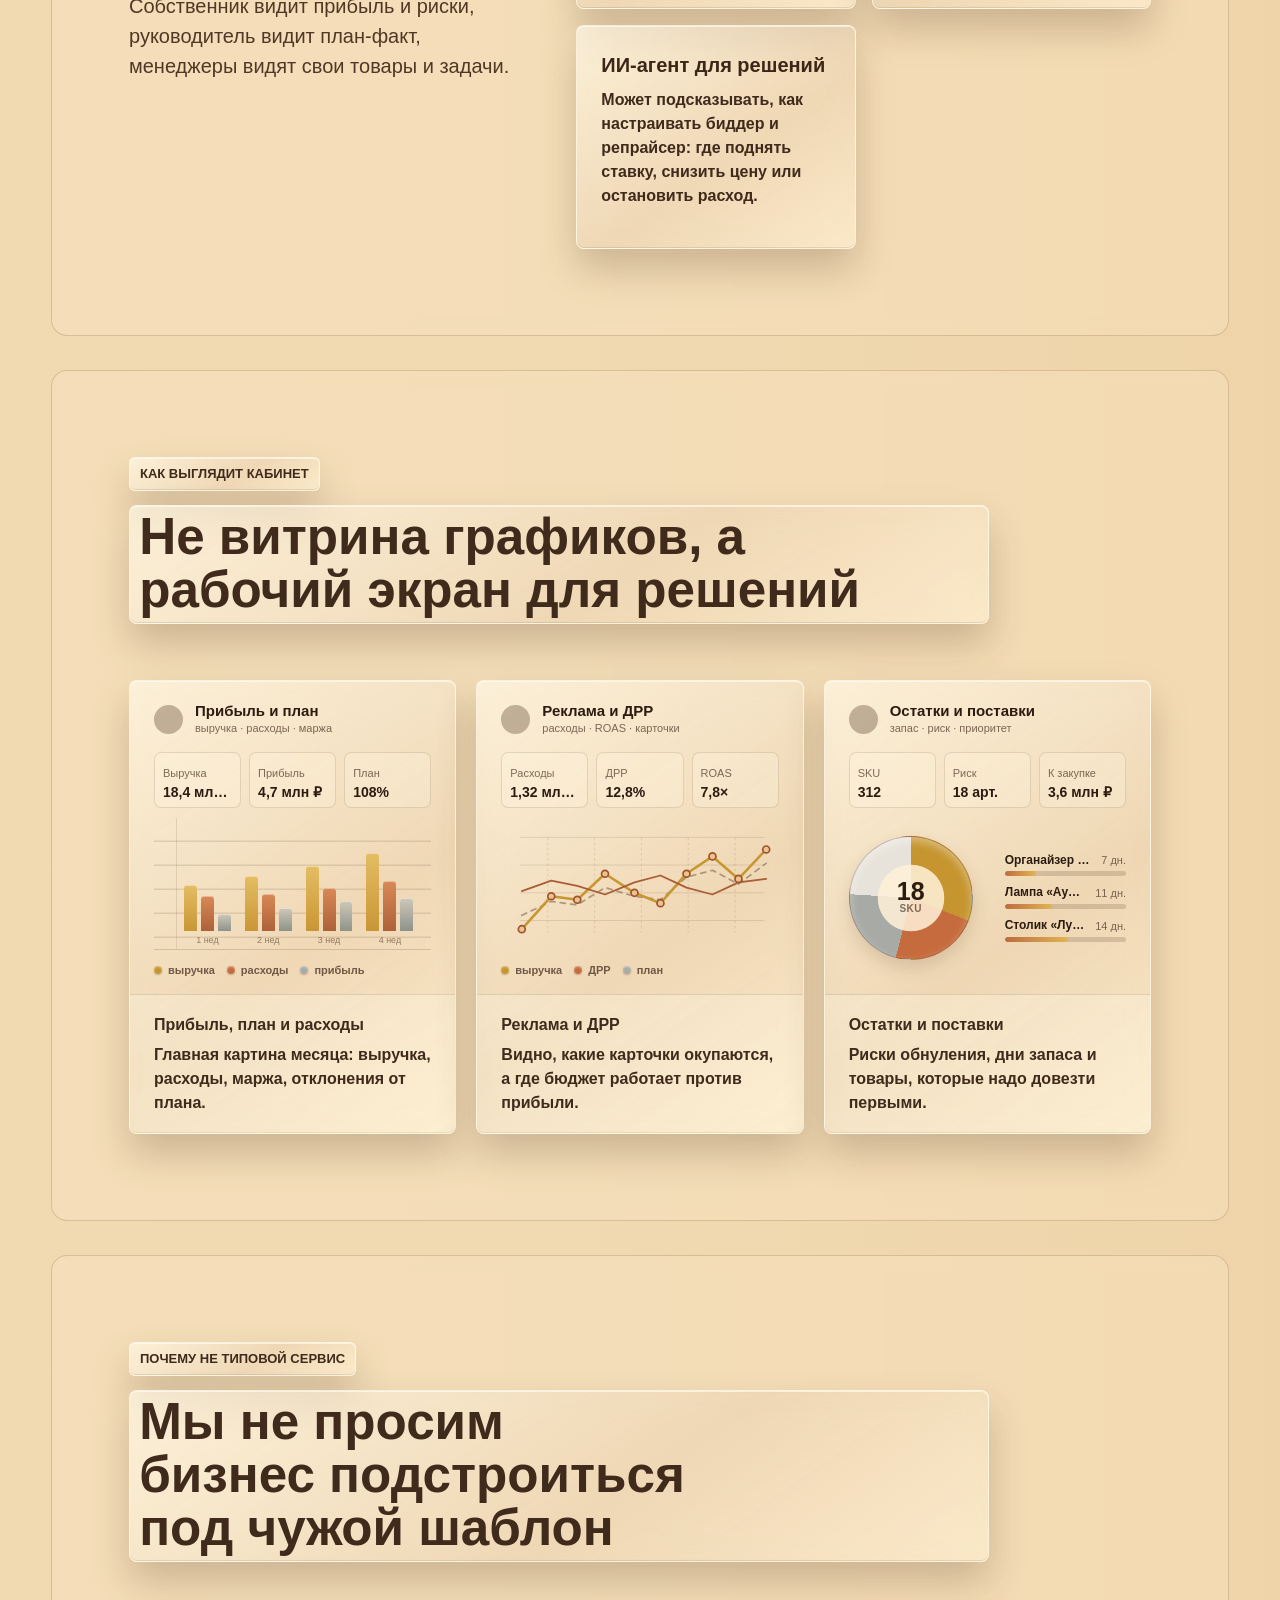
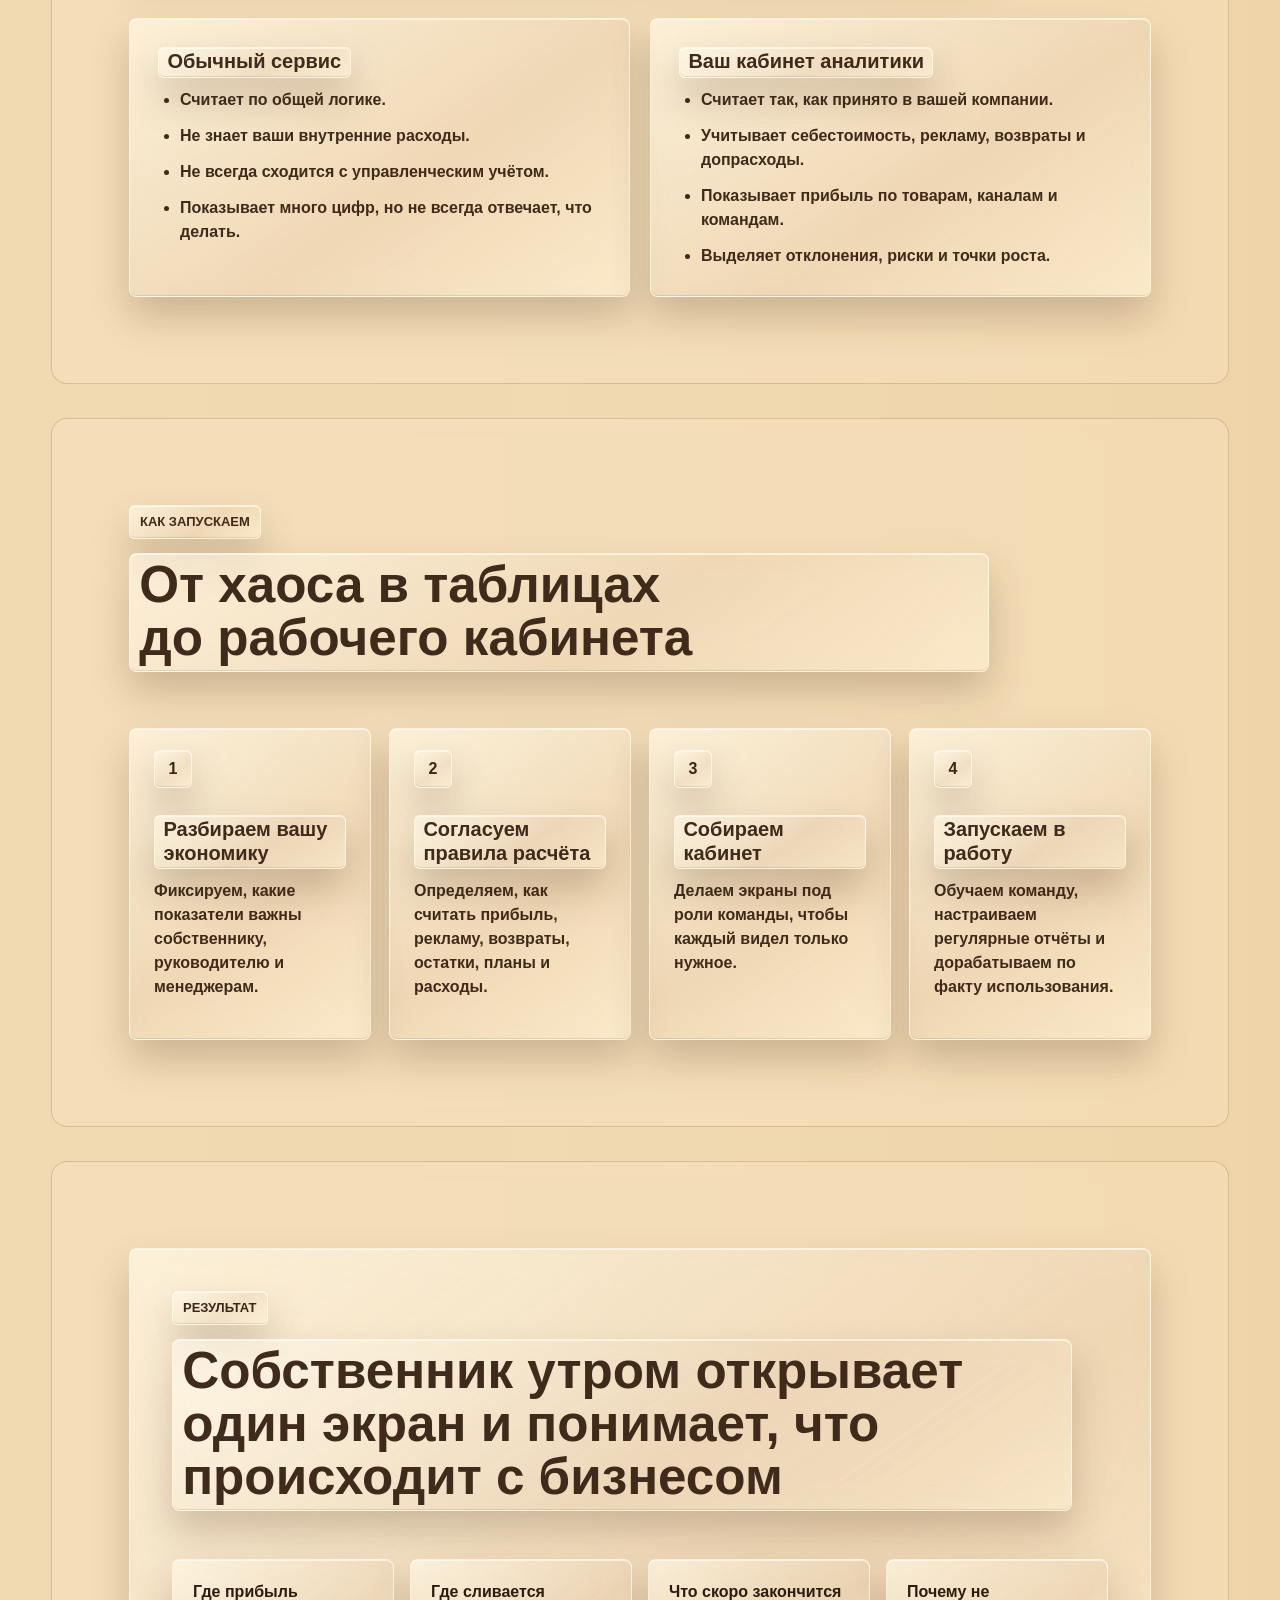
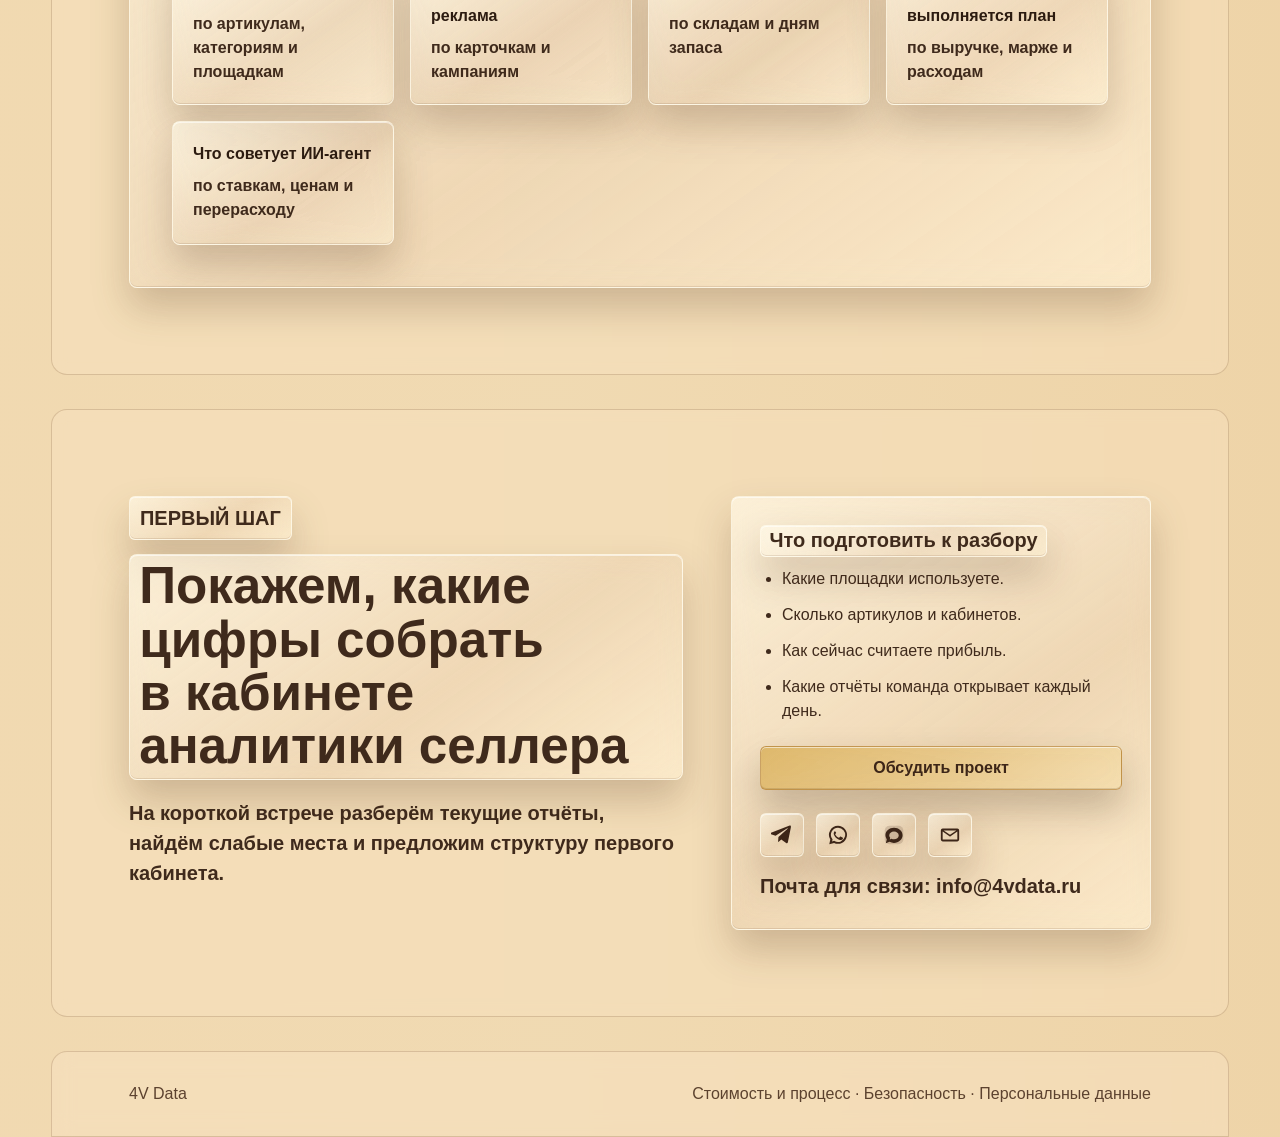
==== commit d85aba05: "Make hero dashboard cards flow below chips" ====
--- a/index.html
+++ b/index.html
@@ -88,7 +88,7 @@
       ym(110597182, 'init', {ssr:true, webvisor:true, clickmap:true, ecommerce:"dataLayer", referrer: document.referrer, url: location.href, accurateTrackBounce:true, trackLinks:true});
   </script>
   <!-- /Yandex.Metrika counter -->
-  <link rel="stylesheet" href="assets/styles.css?v=20260714-hero-points-gap2">
+  <link rel="stylesheet" href="assets/styles.css?v=20260714-hero-flow-cards">
 </head>
 <body>
   <noscript><div><img src="https://mc.yandex.ru/watch/110597182" style="position:absolute; left:-9999px;" alt=""></div></noscript>
--- a/assets/styles.css
+++ b/assets/styles.css
@@ -1096,7 +1096,7 @@
   display: block;
   min-height: calc(100vh - 73px);
   margin: 0;
-  padding: 16px 5vw 316px;
+  padding: 16px 5vw 40px;
   border: 0;
   border-radius: 0;
   overflow: hidden;
@@ -1147,11 +1147,11 @@
 }
 
 .hero-visual.reference-board {
-  position: absolute;
-  inset: 0;
+  position: static;
   z-index: 1;
   display: block;
   max-width: none;
+  margin-top: 24px;
   padding: 0;
   overflow: visible;
   background: transparent;
@@ -1176,10 +1176,7 @@
 }
 
 .ref-card-row {
-  position: absolute;
-  left: 3.4vw;
-  right: 3.4vw;
-  bottom: 34px;
+  position: relative;
   display: grid;
   grid-template-columns: repeat(3, minmax(0, 1fr));
   gap: 16px;
@@ -1662,28 +1659,13 @@
   }
 
   .hero {
-    padding-bottom: 560px;
+    padding-bottom: 36px;
   }
 
   .ref-note {
-    top: auto;
-    right: 5vw;
-    bottom: 300px;
-    width: min(280px, 42vw);
-  }
-
-}
-
-@media (min-width: 761px) and (max-height: 940px) {
-  .ref-card-row {
-    bottom: -170px;
-  }
-}
-
-@media (min-width: 761px) and (max-width: 1050px) and (max-height: 940px) {
-  .ref-card-row {
-    bottom: -170px;
-  }
+    display: none;
+  }
+
 }
 
 @media (max-width: 760px) {
@@ -1697,7 +1679,7 @@
     width: 100%;
     min-height: auto;
     margin: 0;
-    padding: 34px 12px 830px;
+    padding: 34px 12px 32px;
   }
 
   .hero-copy,
@@ -1727,9 +1709,6 @@
   }
 
   .ref-card-row {
-    left: 12px;
-    right: 12px;
-    bottom: -190px;
     grid-template-columns: minmax(0, 1fr);
     gap: 12px;
   }
